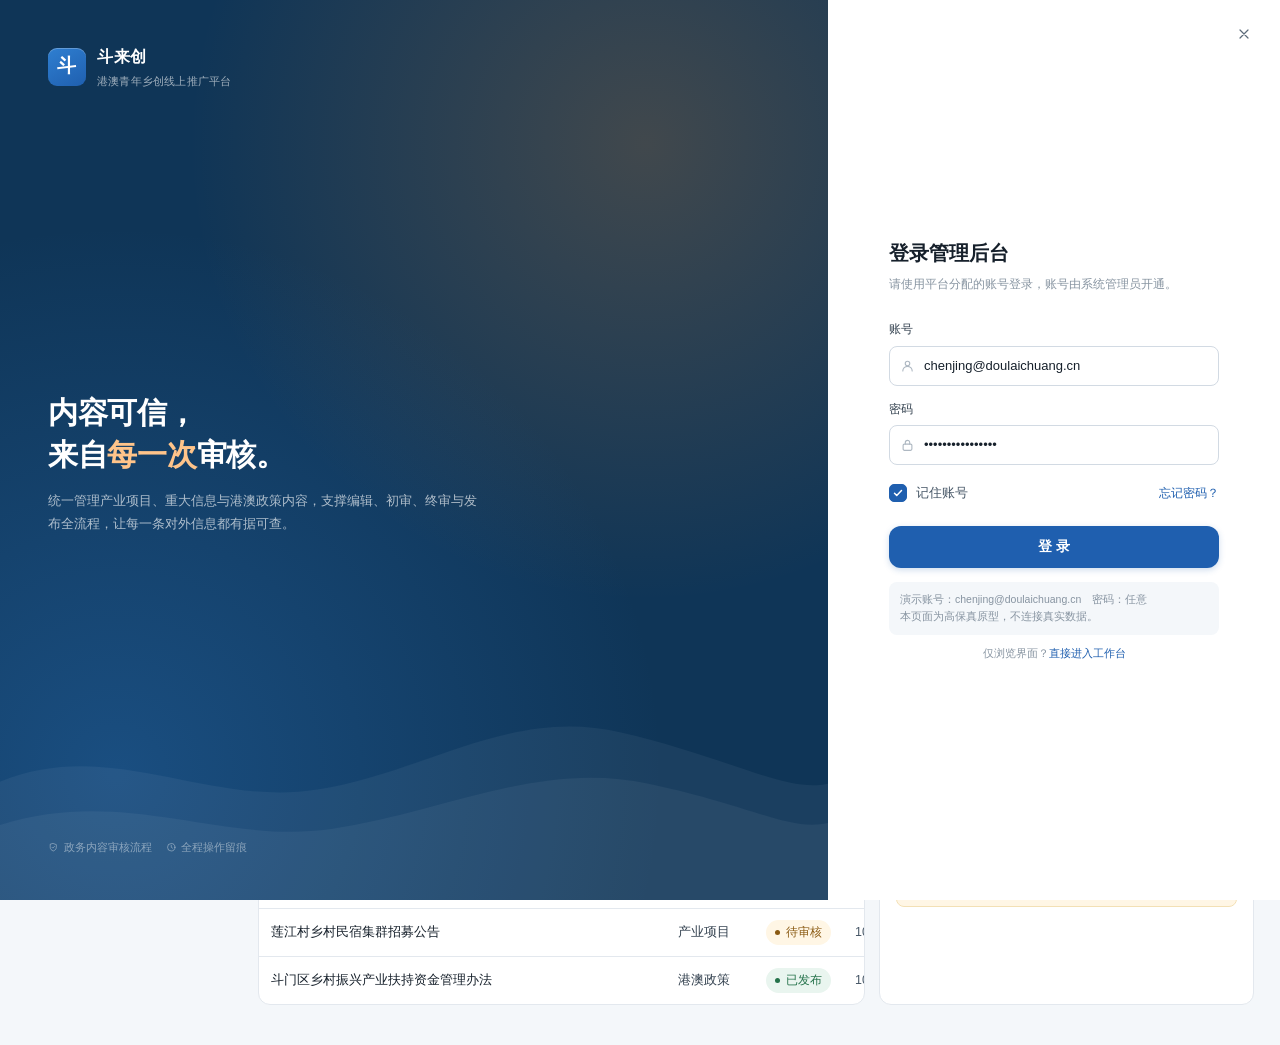
==== src/admin/index.html @ 36da6e2d "docs: update README for src/ layout Move the static prototype under src/ and refresh both READMEs so" ====
<!DOCTYPE html>
<html lang="zh-CN">
<head>
<meta charset="UTF-8">
<meta name="viewport" content="width=device-width, initial-scale=1.0">
<title>斗来创 · 后台管理系统原型</title>
<!--
  方向契约
  THESIS    融媒体中心每天要用的一张工作台：知道今天该审什么、谁在等回复、哪条内容该下架。
  OWN-WORLD 深青蓝侧栏建立政务专业感，浅底工作区把注意力留给数据与状态；
            状态色是本端唯一的情绪来源，暖橙只标注"等你处理"。
  STORY     登录 → 看待办 → 编辑内容 → 初审 → 甲方终审 → 发布 → 留痕。
  FIRST VIEW 工作台首屏给出四组数字、今日待办队列与最近发布；不做装饰性图表墙。
  FORM      232px 固定侧栏 + 流式内容区；表格密度高、留白克制；所有操作有明确结果反馈。
-->
<link rel="stylesheet" href="../assets/css/tokens.css">
<link rel="stylesheet" href="../assets/css/base.css">
<link rel="stylesheet" href="../assets/css/admin.css">
</head>
<body>

<div class="admin-shell">

  <!-- ================= 侧边栏 ================= -->
  <aside class="admin-sidebar">
    <div class="as-brand">
      <div class="as-mark">斗</div>
      <div class="as-brand-text">
        <strong>斗来创</strong>
        <span>内容管理后台</span>
      </div>
    </div>

    <div class="as-scroll">
      <div class="as-group">
        <p class="as-group-label">概览</p>
        <button class="as-item active" data-view="dashboard"><i data-icon="dashboard"></i><span>工作台</span></button>
      </div>

      <div class="as-group">
        <p class="as-group-label">内容运营</p>
        <button class="as-item" data-view="contents"><i data-icon="list"></i><span>内容管理</span></button>
        <button class="as-item" data-view="review"><i data-icon="user-check"></i><span>审核管理</span><span class="as-count">12</span></button>
      </div>

      <div class="as-group">
        <p class="as-group-label">会员与组织</p>
        <button class="as-item" data-view="members"><i data-icon="clipboard"></i><span>入会申请</span><span class="as-count">7</span></button>
        <button class="as-item" data-view="orgs"><i data-icon="users"></i><span>组织名录</span></button>
      </div>

      <div class="as-group">
        <p class="as-group-label">系统</p>
        <button class="as-item" data-view="accounts"><i data-icon="shield"></i><span>账号与权限</span></button>
        <button class="as-item" data-view="logs"><i data-icon="clock"></i><span>操作记录</span></button>
      </div>
    </div>

    <div class="as-foot">
      <button class="as-user" data-logout>
        <div class="as-avatar">陈</div>
        <div class="as-user-text">
          <strong>陈静</strong>
          <span>内容管理员</span>
        </div>
      </button>
    </div>
  </aside>

  <!-- ================= 主区 ================= -->
  <div class="admin-main">

    <header class="admin-topbar">
      <div class="tb-crumb">
        <span>斗来创后台</span>
        <i data-icon="chevron-right"></i>
        <strong id="crumb">工作台</strong>
      </div>
      <div class="tb-search">
        <i data-icon="search"></i>
        <input type="search" placeholder="搜索内容、申请人、组织" aria-label="全局搜索">
      </div>
      <div class="tb-actions">
        <a class="tb-btn" href="../miniprogram/index.html" title="查看小程序原型"><i data-icon="external"></i></a>
        <a class="tb-btn" href="../index.html" title="设计总览"><i data-icon="grid"></i></a>
        <button class="tb-btn" title="通知" data-toast="3 条待处理通知"><i data-icon="bell"></i><span class="tb-dot"></span></button>
        <span class="tb-sep"></span>
        <button class="tb-account" data-toast="账号设置">
          <span class="avatar">陈</span>
          <span class="tb-account-text"><strong>陈静</strong><span>内容管理员</span></span>
          <i data-icon="chevron-down"></i>
        </button>
      </div>
    </header>

    <div class="admin-content">

      <!-- ============ 工作台 ============ -->
      <section class="view active" data-view="dashboard" data-title="工作台">
        <div class="page-head">
          <div>
            <h1>工作台</h1>
            <p>2026 年 10 月 24 日 · 星期五 · 今日有 12 条内容待审核</p>
          </div>
          <div class="page-head-actions">
            <button class="btn btn-secondary" data-toast="已导出本月数据（示例）"><i data-icon="download"></i>导出数据</button>
            <button class="btn btn-primary" data-view="editor"><i data-icon="plus"></i>新建内容</button>
          </div>
        </div>

        <div class="admin-note info" style="margin-bottom:16px;">
          <i data-icon="info"></i>
          <span>内容发布需经「编辑提交 → 平台初审 → 甲方终审」三步。终审通过后由系统自动发布，全流程留痕可追溯。</span>
        </div>

        <div class="kpi-grid">
          <div class="kpi">
            <div class="kpi-label"><i data-icon="clock"></i>待审核内容</div>
            <div class="kpi-value">12<small>条</small></div>
            <div class="kpi-foot"><span class="kpi-delta up"><i data-icon="arrow-up"></i>3</span><span>较昨日</span></div>
          </div>
          <div class="kpi">
            <div class="kpi-label"><i data-icon="check-circle"></i>本月已发布</div>
            <div class="kpi-value">48<small>条</small></div>
            <div class="kpi-foot"><span class="kpi-delta up"><i data-icon="arrow-up"></i>12%</span><span>较上月</span></div>
          </div>
          <div class="kpi">
            <div class="kpi-label"><i data-icon="user-check"></i>入会申请</div>
            <div class="kpi-value">27<small>人</small></div>
            <div class="kpi-foot"><span class="kpi-delta down"><i data-icon="arrow-down"></i>2</span><span>较上周</span></div>
          </div>
          <div class="kpi">
            <div class="kpi-label"><i data-icon="chart"></i>小程序访问</div>
            <div class="kpi-value">8,642<small>次</small></div>
            <div class="kpi-foot"><span class="kpi-delta up"><i data-icon="arrow-up"></i>18%</span><span>近 7 日</span></div>
          </div>
        </div>

        <div class="grid-2" style="margin-bottom:14px;">
          <div class="panel">
            <div class="panel-head">
              <div>
                <h3>内容发布趋势</h3>
                <p>近 7 日 · 单位：条</p>
              </div>
              <div class="legend">
                <span class="legend-item"><span class="legend-dot" style="background:var(--blue-600)"></span>已发布</span>
                <span class="legend-item"><span class="legend-dot" style="background:var(--orange-500)"></span>待审核</span>
              </div>
            </div>
            <div class="panel-body">
              <div class="bar-chart">
                <div class="bar-col">
                  <div class="bar-stack">
                    <div class="bar b-orange" style="height:18px"></div>
                    <div class="bar b-blue" style="height:63px"></div>
                  </div>
                  <span class="bar-label">10/18</span>
                </div>
                <div class="bar-col">
                  <div class="bar-stack">
                    <div class="bar b-orange" style="height:12px"></div>
                    <div class="bar b-blue" style="height:45px"></div>
                  </div>
                  <span class="bar-label">10/19</span>
                </div>
                <div class="bar-col">
                  <div class="bar-stack">
                    <div class="bar b-orange" style="height:24px"></div>
                    <div class="bar b-blue" style="height:82px"></div>
                  </div>
                  <span class="bar-label">10/20</span>
                </div>
                <div class="bar-col">
                  <div class="bar-stack">
                    <div class="bar b-orange" style="height:14px"></div>
                    <div class="bar b-blue" style="height:57px"></div>
                  </div>
                  <span class="bar-label">10/21</span>
                </div>
                <div class="bar-col">
                  <div class="bar-stack">
                    <div class="bar b-orange" style="height:21px"></div>
                    <div class="bar b-blue" style="height:93px"></div>
                  </div>
                  <span class="bar-label">10/22</span>
                </div>
                <div class="bar-col">
                  <div class="bar-stack">
                    <div class="bar b-orange" style="height:33px"></div>
                    <div class="bar b-blue" style="height:72px"></div>
                  </div>
                  <span class="bar-label">10/23</span>
                </div>
                <div class="bar-col">
                  <div class="bar-stack">
                    <div class="bar b-orange" style="height:27px"></div>
                    <div class="bar b-blue" style="height:105px"></div>
                  </div>
                  <span class="bar-label">10/24</span>
                </div>
              </div>
            </div>
          </div>

          <div class="panel">
            <div class="panel-head">
              <h3>待办事项</h3>
              <button class="panel-link" data-view="review">全部 <i data-icon="chevron-right"></i></button>
            </div>
            <div class="panel-body flush">
              <div class="todo-list">
                <button class="todo-row" data-view="review">
                  <span class="todo-icon orange"><i data-icon="clock"></i></span>
                  <span class="todo-body"><h4>待初审内容</h4><p>需在 1 个工作日内处理</p></span>
                  <span class="todo-num">8</span>
                </button>
                <button class="todo-row" data-view="review">
                  <span class="todo-icon blue"><i data-icon="user-check"></i></span>
                  <span class="todo-body"><h4>待甲方终审</h4><p>已初审通过，等待终审</p></span>
                  <span class="todo-num">4</span>
                </button>
                <button class="todo-row" data-view="members">
                  <span class="todo-icon green"><i data-icon="clipboard"></i></span>
                  <span class="todo-body"><h4>入会申请待审核</h4><p>审核周期约 5 个工作日</p></span>
                  <span class="todo-num">7</span>
                </button>
                <button class="todo-row" data-view="orgs">
                  <span class="todo-icon red"><i data-icon="alert"></i></span>
                  <span class="todo-body"><h4>组织信息待更新</h4><p>联系方式与成员数需核对</p></span>
                  <span class="todo-num">2</span>
                </button>
              </div>
            </div>
          </div>
        </div>

        <div class="grid-2">
          <div class="panel">
            <div class="panel-head">
              <h3>最近发布</h3>
              <button class="panel-link" data-view="contents">内容管理 <i data-icon="chevron-right"></i></button>
            </div>
            <div class="panel-body flush">
              <table class="dt">
                <thead>
                  <tr>
                    <th>标题</th>
                    <th style="width:88px;">类型</th>
                    <th style="width:78px;">状态</th>
                    <th style="width:96px;">发布时间</th>
                  </tr>
                </thead>
                <tbody>
                  <tr>
                    <td class="t-title">白蕉海鲈预制菜产业园招商启动</td>
                    <td>产业项目</td>
                    <td><span class="status status-published">已发布</span></td>
                    <td class="t-num">10-24 09:12</td>
                  </tr>
                  <tr>
                    <td class="t-title">区委统战部召开港澳青年乡创工作推进会</td>
                    <td>重大信息</td>
                    <td><span class="status status-published">已发布</span></td>
                    <td class="t-num">10-24 08:40</td>
                  </tr>
                  <tr>
                    <td class="t-title">港澳青年乡创研学营活动回顾</td>
                    <td>重大信息</td>
                    <td><span class="status status-pending">待审核</span></td>
                    <td class="t-num">10-23 11:18</td>
                  </tr>
                  <tr>
                    <td class="t-title">莲江村乡村民宿集群招募公告</td>
                    <td>产业项目</td>
                    <td><span class="status status-pending">待审核</span></td>
                    <td class="t-num">10-23 09:05</td>
                  </tr>
                  <tr>
                    <td class="t-title">斗门区乡村振兴产业扶持资金管理办法</td>
                    <td>港澳政策</td>
                    <td><span class="status status-published">已发布</span></td>
                    <td class="t-num">10-22 15:30</td>
                  </tr>
                </tbody>
              </table>
            </div>
          </div>

          <div class="panel">
            <div class="panel-head">
              <h3>内容类型分布</h3>
              <p>共 106 条</p>
            </div>
            <div class="panel-body">
              <div class="dist">
                <div class="dist-row">
                  <span class="dist-name">产业项目</span>
                  <span class="dist-bar"><i style="width:79%;background:var(--green-500)"></i></span>
                  <span class="dist-val">42</span>
                </div>
                <div class="dist-row">
                  <span class="dist-name">重大信息</span>
                  <span class="dist-bar"><i style="width:68%;background:var(--blue-600)"></i></span>
                  <span class="dist-val">36</span>
                </div>
                <div class="dist-row">
                  <span class="dist-name">港澳政策</span>
                  <span class="dist-bar"><i style="width:53%;background:var(--orange-500)"></i></span>
                  <span class="dist-val">28</span>
                </div>
              </div>
              <div class="admin-note warn" style="margin-top:16px;">
                <i data-icon="alert"></i>
                <span>3 条已下架内容需在 7 日内完成整改或删除，操作记录已留存。</span>
              </div>
            </div>
          </div>
        </div>
      </section>

      <!-- ============ 内容管理 ============ -->
      <section class="view" data-view="contents" data-title="内容管理">
        <div class="page-head">
          <div>
            <h1>内容管理</h1>
            <p>统一管理产业项目、重大信息与港澳政策，支持编辑、审核、下架与删除。</p>
          </div>
          <div class="page-head-actions">
            <button class="btn btn-secondary" data-toast="已导出内容清单（示例）"><i data-icon="download"></i>导出</button>
            <button class="btn btn-primary" data-view="editor"><i data-icon="plus"></i>新建内容</button>
          </div>
        </div>

        <div class="type-tabs">
          <button class="type-tab active">全部<span class="n">106</span></button>
          <button class="type-tab">产业项目<span class="n">42</span></button>
          <button class="type-tab">重大信息<span class="n">36</span></button>
          <button class="type-tab">港澳政策<span class="n">28</span></button>
        </div>

        <div class="toolbar">
          <div class="toolbar-search">
            <i data-icon="search"></i>
            <input type="search" placeholder="搜索标题或关键词" aria-label="搜索内容">
          </div>
          <select class="select" aria-label="状态筛选" style="width:112px;">
            <option>全部状态</option>
            <option>草稿</option>
            <option>待审核</option>
            <option>已发布</option>
            <option>已下架</option>
          </select>
          <select class="select" aria-label="分类筛选" style="width:120px;">
            <option>全部分类</option>
            <option>现代农业</option>
            <option>文旅文创</option>
            <option>民宿康养</option>
          </select>
          <select class="select" aria-label="时间筛选" style="width:118px;">
            <option>近 30 天</option>
            <option>近 7 天</option>
            <option>本月</option>
            <option>全部时间</option>
          </select>
          <span class="toolbar-spacer"></span>
          <button class="btn btn-ghost btn-sm" data-toast="已重置筛选条件"><i data-icon="refresh"></i>重置</button>
        </div>

        <div class="table-wrap">
          <table class="dt">
            <thead>
              <tr>
                <th class="col-check"><input type="checkbox" aria-label="全选" data-check-all></th>
                <th class="col-num">#</th>
                <th>标题</th>
                <th style="width:92px;">类型</th>
                <th style="width:84px;">状态</th>
                <th style="width:104px;">更新人</th>
                <th style="width:118px;">更新时间</th>
                <th class="col-act">操作</th>
              </tr>
            </thead>
            <tbody>
              <tr>
                <td class="col-check"><input type="checkbox" aria-label="选择"></td>
                <td class="col-num">01</td>
                <td>
                  <div class="t-title">白蕉海鲈预制菜产业园招商启动</div>
                  <div class="t-sub">白蕉镇 · 现代农业</div>
                </td>
                <td><span class="tag tag-green">产业项目</span></td>
                <td><span class="status status-published">已发布</span></td>
                <td>陈静</td>
                <td class="t-num">10-24 09:12</td>
                <td class="col-act">
                  <div class="row-actions">
                    <button class="row-btn" data-view="editor">编辑</button>
                    <button class="row-btn danger" data-toast="已下架该内容，小程序端同步隐藏">下架</button>
                  </div>
                </td>
              </tr>
              <tr>
                <td class="col-check"><input type="checkbox" aria-label="选择"></td>
                <td class="col-num">02</td>
                <td>
                  <div class="t-title">区委统战部召开港澳青年乡创工作推进会</div>
                  <div class="t-sub">统战工作 · 要闻</div>
                </td>
                <td><span class="tag tag-blue">重大信息</span></td>
                <td><span class="status status-published">已发布</span></td>
                <td>李明</td>
                <td class="t-num">10-24 08:40</td>
                <td class="col-act">
                  <div class="row-actions">
                    <button class="row-btn" data-view="editor">编辑</button>
                    <button class="row-btn danger" data-toast="已下架该内容，小程序端同步隐藏">下架</button>
                  </div>
                </td>
              </tr>
              <tr>
                <td class="col-check"><input type="checkbox" aria-label="选择"></td>
                <td class="col-num">03</td>
                <td>
                  <div class="t-title">斗门区支持港澳青年创新创业若干措施</div>
                  <div class="t-sub">政策汇编 · 区科技创新局</div>
                </td>
                <td><span class="tag tag-orange">港澳政策</span></td>
                <td><span class="status status-pending">待审核</span></td>
                <td>王敏</td>
                <td class="t-num">10-23 17:26</td>
                <td class="col-act">
                  <div class="row-actions">
                    <button class="row-btn" data-view="review">审核</button>
                    <button class="row-btn plain" data-toast="已打开编辑页">编辑</button>
                  </div>
                </td>
              </tr>
              <tr>
                <td class="col-check"><input type="checkbox" aria-label="选择"></td>
                <td class="col-num">04</td>
                <td>
                  <div class="t-title">莲江村乡村民宿集群招募公告</div>
                  <div class="t-sub">莲洲镇 · 民宿康养</div>
                </td>
                <td><span class="tag tag-green">产业项目</span></td>
                <td><span class="status status-pending">待审核</span></td>
                <td>李明</td>
                <td class="t-num">10-23 15:02</td>
                <td class="col-act">
                  <div class="row-actions">
                    <button class="row-btn" data-view="review">审核</button>
                    <button class="row-btn plain" data-toast="已打开编辑页">编辑</button>
                  </div>
                </td>
              </tr>
              <tr>
                <td class="col-check"><input type="checkbox" aria-label="选择"></td>
                <td class="col-num">05</td>
                <td>
                  <div class="t-title">港澳青年乡创研学营活动回顾</div>
                  <div class="t-sub">统战工作 · 活动</div>
                </td>
                <td><span class="tag tag-blue">重大信息</span></td>
                <td><span class="status status-draft">草稿</span></td>
                <td>李明</td>
                <td class="t-num">10-23 11:18</td>
                <td class="col-act">
                  <div class="row-actions">
                    <button class="row-btn" data-view="editor">编辑</button>
                    <button class="row-btn plain" data-toast="已删除草稿">删除</button>
                  </div>
                </td>
              </tr>
              <tr>
                <td class="col-check"><input type="checkbox" aria-label="选择"></td>
                <td class="col-num">06</td>
                <td>
                  <div class="t-title">斗门旧街文创街区合作运营方案</div>
                  <div class="t-sub">斗门镇 · 文旅文创</div>
                </td>
                <td><span class="tag tag-green">产业项目</span></td>
                <td><span class="status status-offline">已下架</span></td>
                <td>陈静</td>
                <td class="t-num">10-22 16:35</td>
                <td class="col-act">
                  <div class="row-actions">
                    <button class="row-btn" data-toast="已重新提交审核">重新上架</button>
                    <button class="row-btn danger" data-toast="已删除，操作记录已留存">删除</button>
                  </div>
                </td>
              </tr>
            </tbody>
          </table>
        </div>
        <div class="pager">
          <span>共 106 条 · 每页 10 条</span>
          <div class="pager-btns">
            <button class="pg" disabled><i data-icon="chevron-left"></i></button>
            <button class="pg active">1</button>
            <button class="pg">2</button>
            <button class="pg">3</button>
            <button class="pg">…</button>
            <button class="pg">11</button>
            <button class="pg"><i data-icon="chevron-right"></i></button>
          </div>
        </div>
      </section>

      <!-- ============ 内容编辑 ============ -->
      <section class="view" data-view="editor" data-title="内容管理 / 新建内容">
        <div class="page-head">
          <div>
            <h1>新建内容</h1>
            <p>内容保存为草稿后可继续编辑，提交审核后进入初审流程。</p>
          </div>
          <div class="page-head-actions">
            <button class="btn btn-ghost" data-view="contents">取消</button>
            <button class="btn btn-secondary" data-toast="草稿已保存"><i data-icon="file"></i>保存草稿</button>
            <button class="btn btn-primary" data-toast="已提交审核，等待初审"><i data-icon="send"></i>提交审核</button>
          </div>
        </div>

        <div class="editor-grid">
          <div>
            <div class="form-panel">
              <h3><i data-icon="file"></i>基本信息</h3>
              <div class="fp-body">
                <div class="f-field">
                  <label>内容标题<span class="req">*</span></label>
                  <input class="input" type="text" placeholder="请输入标题，建议 12—28 字" value="莲江村乡村民宿集群招募公告">
                  <p class="f-hint">标题将显示在小程序列表与详情页顶部，避免使用夸张表述。</p>
                </div>

                <div class="f-row">
                  <div class="f-field">
                    <label>内容类型<span class="req">*</span></label>
                    <select class="select">
                      <option>产业项目</option>
                      <option>重大信息</option>
                      <option>港澳政策</option>
                    </select>
                  </div>
                  <div class="f-field">
                    <label>所属分类<span class="req">*</span></label>
                    <select class="select">
                      <option>民宿康养</option>
                      <option>现代农业</option>
                      <option>文旅文创</option>
                      <option>数字乡村</option>
                    </select>
                  </div>
                </div>

                <div class="f-row">
                  <div class="f-field">
                    <label>所属镇街</label>
                    <select class="select">
                      <option>莲洲镇</option>
                      <option>斗门镇</option>
                      <option>白蕉镇</option>
                      <option>井岸镇</option>
                      <option>乾务镇</option>
                    </select>
                  </div>
                  <div class="f-field">
                    <label>项目状态</label>
                    <select class="select">
                      <option>招募中</option>
                      <option>招商中</option>
                      <option>合作运营</option>
                    </select>
                  </div>
                </div>

                <div class="f-field">
                  <label>内容摘要</label>
                  <textarea class="textarea" rows="3" placeholder="用于列表页与分享卡片，建议 40—80 字">依托莲江村水乡院落资源，招募民宿主理人与运营团队，配套研学、骑行与农事体验业态。</textarea>
                </div>
              </div>
            </div>

            <div class="form-panel">
              <h3><i data-icon="edit"></i>正文内容</h3>
              <p class="fp-desc">支持标题、段落、列表与图片。正文发布前须经甲方终审。</p>
              <div class="fp-body">
                <div>
                  <div class="editor-toolbar">
                    <button class="et-btn" title="加粗"><i data-icon="bold"></i></button>
                    <button class="et-btn" title="斜体"><i data-icon="italic"></i></button>
                    <span class="et-sep"></span>
                    <button class="et-btn" title="标题"><i data-icon="type"></i></button>
                    <button class="et-btn" title="列表"><i data-icon="list"></i></button>
                    <button class="et-btn" title="引用"><i data-icon="quote"></i></button>
                    <span class="et-sep"></span>
                    <button class="et-btn" title="插入图片"><i data-icon="image"></i></button>
                    <button class="et-btn" title="插入链接"><i data-icon="link"></i></button>
                    <span class="et-sep"></span>
                    <button class="et-btn" title="撤销"><i data-icon="undo"></i></button>
                    <button class="et-btn" title="重做"><i data-icon="redo"></i></button>
                  </div>
                  <div class="editor-area" contenteditable="true">
                    <h4>项目简介</h4>
                    <p>莲江村位于斗门区莲洲镇，保留完整的水乡村落格局。本次招募面向民宿主理人、乡村运营团队与研学机构，共同打造乡村民宿集群。</p>
                    <h4>合作内容</h4>
                    <p>村集体提供院落与基础设施，合作方负责空间改造、内容运营与客群导入。首批开放 12 个院落，可按单院或组团方式合作。</p>
                    <h4>支持措施</h4>
                    <p>入驻项目可按规定申请乡创基地租金补贴，并纳入平台项目推介与研学线路。</p>
                  </div>
                </div>

                <div class="f-field">
                  <label>图片素材</label>
                  <div class="upload-grid">
                    <div class="up-item media tone-teal"><button class="up-del" aria-label="删除图片"><i data-icon="x"></i></button></div>
                    <div class="up-item media tone-green"><button class="up-del" aria-label="删除图片"><i data-icon="x"></i></button></div>
                    <div class="up-item media tone-warm"><button class="up-del" aria-label="删除图片"><i data-icon="x"></i></button></div>
                    <button class="up-add" data-toast="演示环境暂不支持上传"><i data-icon="plus"></i><span>上传图片</span></button>
                  </div>
                  <p class="f-hint">建议 3—6 张，单张不超过 5MB，尺寸 16:9 或 4:3。请确保图片版权清晰。</p>
                </div>
              </div>
            </div>
          </div>

          <div class="side-stack">
            <div class="form-panel">
              <h3><i data-icon="settings"></i>发布设置</h3>
              <div class="fp-body" style="gap:0;">
                <div class="meta-list">
                  <div class="meta-row"><span class="k">内容编号</span><span class="v">自动生成</span></div>
                  <div class="meta-row"><span class="k">创建人</span><span class="v">陈静</span></div>
                  <div class="meta-row"><span class="k">创建时间</span><span class="v">2026-10-24 10:02</span></div>
                  <div class="meta-row"><span class="k">当前状态</span><span class="status status-draft">草稿</span></div>
                </div>
                <div style="margin-top:14px;padding-top:14px;border-top:1px solid var(--line);">
                  <div class="meta-row" style="margin-bottom:12px;">
                    <span class="k">首页推荐</span>
                    <label class="switch"><input type="checkbox"><span></span></label>
                  </div>
                  <div class="meta-row" style="margin-bottom:12px;">
                    <span class="k">允许评论</span>
                    <label class="switch"><input type="checkbox" checked><span></span></label>
                  </div>
                  <div class="meta-row">
                    <span class="k">同步小程序</span>
                    <label class="switch"><input type="checkbox" checked><span></span></label>
                  </div>
                </div>
              </div>
            </div>

            <div class="form-panel">
              <h3><i data-icon="shield"></i>审核流程</h3>
              <div class="fp-body">
                <div class="flow">
                  <div class="flow-step done">
                    <span class="fs-dot"><i data-icon="check"></i></span>
                    <div class="fs-body"><h5>编辑撰写</h5><p>陈静 · 已完成</p></div>
                  </div>
                  <div class="flow-step current">
                    <span class="fs-dot"></span>
                    <div class="fs-body"><h5>平台初审</h5><p>王敏 · 待处理</p></div>
                  </div>
                  <div class="flow-step">
                    <span class="fs-dot"></span>
                    <div class="fs-body"><h5>甲方终审</h5><p>区委统战部 · 3 个工作日内</p></div>
                  </div>
                  <div class="flow-step">
                    <span class="fs-dot"></span>
                    <div class="fs-body"><h5>发布上线</h5><p>终审通过后自动发布</p></div>
                  </div>
                </div>
                <div class="admin-note warn">
                  <i data-icon="alert"></i>
                  <span>涉及政策文号、数据与人物姓名时，须与原始材料逐字核对。</span>
                </div>
              </div>
            </div>
          </div>
        </div>
      </section>

      <!-- ============ 审核管理 ============ -->
      <section class="view" data-view="review" data-title="审核管理">
        <div class="page-head">
          <div>
            <h1>审核管理</h1>
            <p>编辑提交后进入初审，初审通过后由甲方终审。全部操作留痕，可追溯。</p>
          </div>
          <div class="page-head-actions">
            <button class="btn btn-secondary" data-toast="已切换为待终审队列">待终审 4</button>
            <button class="btn btn-secondary" data-toast="已导出审核记录"><i data-icon="download"></i>导出记录</button>
          </div>
        </div>

        <div class="admin-note info" style="margin-bottom:16px;">
          <i data-icon="info"></i>
          <span>甲方终审为发布前的必要环节，初审通过不代表可对外发布。终审意见将同步给编辑与初审人。</span>
        </div>

        <div class="review-grid">
          <div class="queue">
            <div class="queue-head">
              <h3>待审核队列</h3>
              <span class="tag tag-orange">12 条</span>
            </div>
            <button class="queue-item active">
              <div class="qi-top"><span class="tag tag-orange">港澳政策</span><span class="tag tag-gray">待终审</span></div>
              <div class="qi-title">斗门区支持港澳青年创新创业若干措施</div>
              <div class="qi-meta"><i data-icon="user"></i>王敏 提交 · 10-23 17:26</div>
            </button>
            <button class="queue-item">
              <div class="qi-top"><span class="tag tag-green">产业项目</span><span class="tag tag-gray">待终审</span></div>
              <div class="qi-title">莲江村乡村民宿集群招募公告</div>
              <div class="qi-meta"><i data-icon="user"></i>李明 提交 · 10-23 15:02</div>
            </button>
            <button class="queue-item">
              <div class="qi-top"><span class="tag tag-blue">重大信息</span><span class="tag tag-gray">待初审</span></div>
              <div class="qi-title">港澳青年乡创研学营活动回顾</div>
              <div class="qi-meta"><i data-icon="user"></i>李明 提交 · 10-23 11:18</div>
            </button>
            <button class="queue-item">
              <div class="qi-top"><span class="tag tag-orange">港澳政策</span><span class="tag tag-gray">待初审</span></div>
              <div class="qi-title">关于港澳居民子女入学服务指引</div>
              <div class="qi-meta"><i data-icon="user"></i>陈静 提交 · 10-22 16:40</div>
            </button>
            <button class="queue-item">
              <div class="qi-top"><span class="tag tag-green">产业项目</span><span class="tag tag-gray">待初审</span></div>
              <div class="qi-title">黄杨山生态茶园品牌共建招募</div>
              <div class="qi-meta"><i data-icon="user"></i>李明 提交 · 10-22 14:08</div>
            </button>
          </div>

          <div class="review-main">
            <div class="rm-head">
              <h2>斗门区支持港澳青年创新创业若干措施</h2>
              <div class="rm-meta">
                <span class="tag tag-orange">港澳政策</span>
                <span>政策汇编</span>
                <span>·</span>
                <span>提交人：王敏</span>
                <span>·</span>
                <span>提交时间：2026-10-23 17:26</span>
                <span class="status status-pending">待终审</span>
              </div>
            </div>
            <div class="rm-body">
              <div class="rm-cover media tone-blue"></div>
              <div class="rm-text">
                <p><strong>文号：</strong>斗府办〔2026〕18号　<strong>发布机关：</strong>珠海市斗门区人民政府　<strong>实施日期：</strong>2026-11-01</p>
                <p>为支持港澳青年来斗门创新创业，融入粤港澳大湾区发展，结合本区实际，制定本措施。对符合条件的港澳青年创业项目，经评审给予最高 30 万元的创业资助，分阶段拨付。</p>
                <p>对入驻区级乡创基地的港澳青年项目，前两年按租金 50% 给予补贴，单个项目每年最高 5 万元。支持港澳青年参加乡创培训、研学交流与项目路演。</p>
                <p><strong>附件：</strong>斗府办〔2026〕18号 全文.pdf（1.2 MB）</p>
              </div>
            </div>
            <div class="rm-foot">
              <span class="rm-note"><i data-icon="alert"></i> 请核对文号、发文机关与政策原文是否一致</span>
              <button class="btn btn-ghost" data-toast="已退回编辑，需补充材料">退回修改</button>
              <button class="btn btn-danger-soft" data-toast="已下架该内容"><i data-icon="trash"></i>下架</button>
              <button class="btn btn-green" data-toast="终审通过，内容已发布"><i data-icon="check"></i>终审通过并发布</button>
            </div>

            <div class="rm-body" style="border-top:1px solid var(--line);background:var(--surface-2);">
              <div class="audit-head">
                <h3>审核记录</h3>
                <span>共 3 条</span>
              </div>
              <div class="audit">
                <div class="audit-item done">
                  <span class="au-dot"></span>
                  <div class="au-body">
                    <h5>李明 创建内容</h5>
                    <p>2026-10-23 15:40 · 来源：区科技创新局提供材料</p>
                  </div>
                </div>
                <div class="audit-item done">
                  <span class="au-dot"></span>
                  <div class="au-body">
                    <h5>王敏 初审通过</h5>
                    <p>2026-10-23 17:26 · 意见：文号与附件已核对，建议补充申报材料清单</p>
                  </div>
                </div>
                <div class="audit-item now">
                  <span class="au-dot"></span>
                  <div class="au-body">
                    <h5>待甲方终审</h5>
                    <p>已推送至区委统战部审核人，剩余时限 2 个工作日</p>
                  </div>
                </div>
              </div>
            </div>
          </div>
        </div>
      </section>

      <!-- ============ 入会申请 ============ -->
      <section class="view" data-view="members" data-title="入会申请">
        <div class="page-head">
          <div>
            <h1>入会申请</h1>
            <p>审核港澳青年提交的入会申请，支持查看材料、导出名单与结果通知。</p>
          </div>
          <div class="page-head-actions">
            <button class="btn btn-secondary" data-toast="已导出申请名单（示例）"><i data-icon="download"></i>导出名单</button>
            <button class="btn btn-primary" data-toast="已打开批量审核"><i data-icon="user-check"></i>批量审核</button>
          </div>
        </div>

        <div class="admin-note warn" style="margin-bottom:16px;">
          <i data-icon="shield"></i>
          <span>申请人证件与联系方式属个人敏感信息，仅限授权人员查看。导出文件须加密保存并按期销毁。</span>
        </div>

        <div class="toolbar">
          <div class="toolbar-search">
            <i data-icon="search"></i>
            <input type="search" placeholder="搜索姓名、证件号或组织" aria-label="搜索申请">
          </div>
          <select class="select" aria-label="状态筛选" style="width:112px;">
            <option>全部状态</option>
            <option>审核中</option>
            <option>待终审</option>
            <option>已通过</option>
            <option>未通过</option>
          </select>
          <select class="select" aria-label="组织筛选" style="width:172px;">
            <option>全部组织</option>
            <option>港澳青年乡创联合会</option>
            <option>新的社会阶层人士联谊会</option>
            <option>莲洲镇乡村振兴促进会</option>
          </select>
          <span class="toolbar-spacer"></span>
          <span style="font-size:11.5px;color:var(--ink-400)">共 27 条申请</span>
        </div>

        <div class="table-wrap">
          <table class="dt">
            <thead>
              <tr>
                <th class="col-check"><input type="checkbox" aria-label="全选" data-check-all></th>
                <th>申请人</th>
                <th style="width:76px;">地区</th>
                <th>申请组织</th>
                <th style="width:92px;">状态</th>
                <th style="width:118px;">提交时间</th>
                <th class="col-act">操作</th>
              </tr>
            </thead>
            <tbody>
              <tr>
                <td class="col-check"><input type="checkbox" aria-label="选择"></td>
                <td>
                  <div style="display:flex;align-items:center;gap:8px;">
                    <span class="avatar" style="width:26px;height:26px;font-size:11px;">陈</span>
                    <div><div class="t-title">陈晓琳</div><div class="t-sub">港澳居民来往内地通行证</div></div>
                  </div>
                </td>
                <td>香港</td>
                <td>斗门区港澳青年乡创联合会</td>
                <td><span class="status status-review">审核中</span></td>
                <td class="t-num">10-18 10:20</td>
                <td class="col-act"><div class="row-actions"><button class="row-btn" data-toast="打开申请详情">查看</button><button class="row-btn" data-toast="已通过初审">初审通过</button></div></td>
              </tr>
              <tr>
                <td class="col-check"><input type="checkbox" aria-label="选择"></td>
                <td>
                  <div style="display:flex;align-items:center;gap:8px;">
                    <span class="avatar" style="width:26px;height:26px;font-size:11px;">黄</span>
                    <div><div class="t-title">黄志强</div><div class="t-sub">澳门永久性居民身份证</div></div>
                  </div>
                </td>
                <td>澳门</td>
                <td>斗门区新的社会阶层人士联谊会</td>
                <td><span class="status status-pending">待终审</span></td>
                <td class="t-num">10-17 16:05</td>
                <td class="col-act"><div class="row-actions"><button class="row-btn" data-toast="打开申请详情">查看</button><button class="row-btn" data-toast="已提交终审">提交终审</button></div></td>
              </tr>
              <tr>
                <td class="col-check"><input type="checkbox" aria-label="选择"></td>
                <td>
                  <div style="display:flex;align-items:center;gap:8px;">
                    <span class="avatar" style="width:26px;height:26px;font-size:11px;">李</span>
                    <div><div class="t-title">李婉婷</div><div class="t-sub">港澳居民来往内地通行证</div></div>
                  </div>
                </td>
                <td>香港</td>
                <td>莲洲镇乡村振兴促进会</td>
                <td><span class="status status-approved">已通过</span></td>
                <td class="t-num">10-16 09:48</td>
                <td class="col-act"><div class="row-actions"><button class="row-btn" data-toast="打开申请详情">查看</button><button class="row-btn plain" data-toast="已发送结果通知">通知</button></div></td>
              </tr>
              <tr>
                <td class="col-check"><input type="checkbox" aria-label="选择"></td>
                <td>
                  <div style="display:flex;align-items:center;gap:8px;">
                    <span class="avatar" style="width:26px;height:26px;font-size:11px;">周</span>
                    <div><div class="t-title">周家豪</div><div class="t-sub">澳门非永久性居民身份证</div></div>
                  </div>
                </td>
                <td>澳门</td>
                <td>斗门区港澳青年乡创联合会</td>
                <td><span class="status status-rejected">未通过</span></td>
                <td class="t-num">10-15 14:32</td>
                <td class="col-act"><div class="row-actions"><button class="row-btn" data-toast="打开申请详情">查看</button><button class="row-btn plain" data-toast="已发送未通过说明">说明</button></div></td>
              </tr>
              <tr>
                <td class="col-check"><input type="checkbox" aria-label="选择"></td>
                <td>
                  <div style="display:flex;align-items:center;gap:8px;">
                    <span class="avatar" style="width:26px;height:26px;font-size:11px;">吴</span>
                    <div><div class="t-title">吴嘉敏</div><div class="t-sub">港澳居民来往内地通行证</div></div>
                  </div>
                </td>
                <td>香港</td>
                <td>斗门区青年企业家协会</td>
                <td><span class="status status-approved">已通过</span></td>
                <td class="t-num">10-14 11:10</td>
                <td class="col-act"><div class="row-actions"><button class="row-btn" data-toast="打开申请详情">查看</button><button class="row-btn plain" data-toast="已发送结果通知">通知</button></div></td>
              </tr>
            </tbody>
          </table>
        </div>
        <div class="pager">
          <span>共 27 条 · 每页 10 条</span>
          <div class="pager-btns">
            <button class="pg" disabled><i data-icon="chevron-left"></i></button>
            <button class="pg active">1</button>
            <button class="pg">2</button>
            <button class="pg">3</button>
            <button class="pg"><i data-icon="chevron-right"></i></button>
          </div>
        </div>
      </section>

      <!-- ============ 组织名录 ============ -->
      <section class="view" data-view="orgs" data-title="组织名录">
        <div class="page-head">
          <div>
            <h1>组织名录</h1>
            <p>维护联合会、统战社团、乡创基地等组织信息，控制小程序端展示状态。</p>
          </div>
          <div class="page-head-actions">
            <button class="btn btn-primary" data-toast="已打开新增组织表单"><i data-icon="plus"></i>新增组织</button>
          </div>
        </div>

        <div class="table-wrap standalone">
          <table class="dt">
            <thead>
              <tr>
                <th class="col-num">#</th>
                <th>组织名称</th>
                <th style="width:100px;">类型</th>
                <th style="width:96px;">联系人</th>
                <th style="width:84px;">成员数</th>
                <th style="width:86px;">状态</th>
                <th class="col-act">操作</th>
              </tr>
            </thead>
            <tbody>
              <tr>
                <td class="col-num">01</td>
                <td>
                  <div class="t-title">斗门区港澳青年乡创联合会</div>
                  <div class="t-sub">2021 年成立 · 16 场年度活动</div>
                </td>
                <td>联合会</td>
                <td>陈志明</td>
                <td class="t-num">128</td>
                <td><span class="status status-published">已上线</span></td>
                <td class="col-act"><div class="row-actions"><button class="row-btn" data-toast="已打开组织编辑">编辑</button><button class="row-btn plain" data-toast="已下线该组织">下线</button></div></td>
              </tr>
              <tr>
                <td class="col-num">02</td>
                <td>
                  <div class="t-title">斗门区新的社会阶层人士联谊会</div>
                  <div class="t-sub">2020 年成立 · 12 场年度活动</div>
                </td>
                <td>统战社团</td>
                <td>黄丽华</td>
                <td class="t-num">86</td>
                <td><span class="status status-published">已上线</span></td>
                <td class="col-act"><div class="row-actions"><button class="row-btn" data-toast="已打开组织编辑">编辑</button><button class="row-btn plain" data-toast="已下线该组织">下线</button></div></td>
              </tr>
              <tr>
                <td class="col-num">03</td>
                <td>
                  <div class="t-title">莲洲镇乡村振兴促进会</div>
                  <div class="t-sub">2022 年成立 · 9 场年度活动</div>
                </td>
                <td>乡村组织</td>
                <td>梁伟强</td>
                <td class="t-num">64</td>
                <td><span class="status status-published">已上线</span></td>
                <td class="col-act"><div class="row-actions"><button class="row-btn" data-toast="已打开组织编辑">编辑</button><button class="row-btn plain" data-toast="已下线该组织">下线</button></div></td>
              </tr>
              <tr>
                <td class="col-num">04</td>
                <td>
                  <div class="t-title">斗门区青年企业家协会</div>
                  <div class="t-sub">2019 年成立 · 21 场年度活动</div>
                </td>
                <td>行业协会</td>
                <td>李国强</td>
                <td class="t-num">152</td>
                <td><span class="status status-offline">已下线</span></td>
                <td class="col-act"><div class="row-actions"><button class="row-btn" data-toast="已打开组织编辑">编辑</button><button class="row-btn" data-toast="已重新上线">上线</button></div></td>
              </tr>
            </tbody>
          </table>
        </div>

        <div class="admin-note info" style="margin-top:16px;">
          <i data-icon="info"></i>
          <span>组织信息变更需记录操作人与时间。小程序端组织详情页的联系方式仅对已登录用户展示。</span>
        </div>
      </section>

      <!-- ============ 账号与权限 ============ -->
      <section class="view" data-view="accounts" data-title="账号与权限">
        <div class="page-head">
          <div>
            <h1>账号与权限</h1>
            <p>按角色分配功能权限，遵循最小权限原则。所有账号操作均记录日志。</p>
          </div>
          <div class="page-head-actions">
            <button class="btn btn-primary" data-toast="已打开新增账号表单"><i data-icon="plus"></i>新增账号</button>
          </div>
        </div>

        <div class="panel" style="margin-bottom:14px;">
          <div class="panel-head">
            <div>
              <h3>账号列表</h3>
              <p>共 4 个账号 · 均为实名账号</p>
            </div>
            <div class="toolbar-search" style="width:200px;height:30px;">
              <i data-icon="search"></i>
              <input type="search" placeholder="搜索姓名或角色" aria-label="搜索账号">
            </div>
          </div>
          <div class="panel-body flush">
            <table class="dt">
              <thead>
                <tr>
                  <th>姓名</th>
                  <th style="width:140px;">角色</th>
                  <th style="width:220px;">权限范围</th>
                  <th style="width:96px;">状态</th>
                  <th style="width:140px;">最近登录</th>
                  <th class="col-act">操作</th>
                </tr>
              </thead>
              <tbody>
                <tr>
                  <td>
                    <div style="display:flex;align-items:center;gap:8px;">
                      <span class="avatar" style="width:26px;height:26px;font-size:11px;">陈</span>
                      <div><div class="t-title">陈静</div><div class="t-sub">chenjing@doulaichuang.cn</div></div>
                    </div>
                  </td>
                  <td>内容管理员</td>
                  <td>内容编辑、审核、发布、组织维护</td>
                  <td><span class="status status-published">启用</span></td>
                  <td class="t-num">10-24 09:02</td>
                  <td class="col-act"><div class="row-actions"><button class="row-btn" data-toast="已打开账号编辑">编辑</button><button class="row-btn plain" data-toast="已重置密码">重置密码</button></div></td>
                </tr>
                <tr>
                  <td>
                    <div style="display:flex;align-items:center;gap:8px;">
                      <span class="avatar" style="width:26px;height:26px;font-size:11px;">王</span>
                      <div><div class="t-title">王敏</div><div class="t-sub">wangmin@doulaichuang.cn</div></div>
                    </div>
                  </td>
                  <td>审核员</td>
                  <td>内容初审、入会申请审核</td>
                  <td><span class="status status-published">启用</span></td>
                  <td class="t-num">10-24 08:36</td>
                  <td class="col-act"><div class="row-actions"><button class="row-btn" data-toast="已打开账号编辑">编辑</button><button class="row-btn plain" data-toast="已重置密码">重置密码</button></div></td>
                </tr>
                <tr>
                  <td>
                    <div style="display:flex;align-items:center;gap:8px;">
                      <span class="avatar" style="width:26px;height:26px;font-size:11px;">李</span>
                      <div><div class="t-title">李明</div><div class="t-sub">liming@doulaichuang.cn</div></div>
                    </div>
                  </td>
                  <td>融媒体编辑</td>
                  <td>内容编辑、素材上传</td>
                  <td><span class="status status-published">启用</span></td>
                  <td class="t-num">10-23 18:12</td>
                  <td class="col-act"><div class="row-actions"><button class="row-btn" data-toast="已打开账号编辑">编辑</button><button class="row-btn plain" data-toast="已重置密码">重置密码</button></div></td>
                </tr>
                <tr>
                  <td>
                    <div style="display:flex;align-items:center;gap:8px;">
                      <span class="avatar" style="width:26px;height:26px;font-size:11px;">张</span>
                      <div><div class="t-title">张伟</div><div class="t-sub">zhangwei@doulaichuang.cn</div></div>
                    </div>
                  </td>
                  <td>系统管理员</td>
                  <td>全部权限，含账号与日志</td>
                  <td><span class="status status-published">启用</span></td>
                  <td class="t-num">10-22 16:30</td>
                  <td class="col-act"><div class="row-actions"><button class="row-btn" data-toast="已打开账号编辑">编辑</button><button class="row-btn plain" data-toast="已重置密码">重置密码</button></div></td>
                </tr>
              </tbody>
            </table>
          </div>
        </div>

        <div class="panel">
          <div class="panel-head">
            <div>
              <h3>角色权限矩阵</h3>
              <p>勾选后立即生效，变更记录写入操作日志</p>
            </div>
            <button class="btn btn-secondary btn-sm" data-toast="权限已保存">保存变更</button>
          </div>
          <div class="panel-body flush">
            <table class="perm-table">
              <thead>
                <tr>
                  <th>功能权限</th>
                  <th style="width:96px;">系统管理员</th>
                  <th style="width:96px;">内容管理员</th>
                  <th style="width:96px;">审核员</th>
                  <th style="width:96px;">融媒体编辑</th>
                </tr>
              </thead>
              <tbody>
                <tr class="group-row"><td colspan="5">内容管理</td></tr>
                <tr><td>查看内容列表</td><td><input class="perm-check" type="checkbox" checked></td><td><input class="perm-check" type="checkbox" checked></td><td><input class="perm-check" type="checkbox" checked></td><td><input class="perm-check" type="checkbox" checked></td></tr>
                <tr><td>新建 / 编辑内容</td><td><input class="perm-check" type="checkbox" checked></td><td><input class="perm-check" type="checkbox" checked></td><td><span class="muted">—</span></td><td><input class="perm-check" type="checkbox" checked></td></tr>
                <tr><td>删除内容</td><td><input class="perm-check" type="checkbox" checked></td><td><input class="perm-check" type="checkbox" checked></td><td><span class="muted">—</span></td><td><span class="muted">—</span></td></tr>
                <tr><td>下架 / 恢复内容</td><td><input class="perm-check" type="checkbox" checked></td><td><input class="perm-check" type="checkbox" checked></td><td><input class="perm-check" type="checkbox" checked></td><td><span class="muted">—</span></td></tr>

                <tr class="group-row"><td colspan="5">审核与发布</td></tr>
                <tr><td>初审</td><td><input class="perm-check" type="checkbox" checked></td><td><input class="perm-check" type="checkbox" checked></td><td><input class="perm-check" type="checkbox" checked></td><td><span class="muted">—</span></td></tr>
                <tr><td>甲方终审</td><td><input class="perm-check" type="checkbox" checked></td><td><span class="muted">—</span></td><td><span class="muted">—</span></td><td><span class="muted">—</span></td></tr>
                <tr><td>发布上线</td><td><input class="perm-check" type="checkbox" checked></td><td><input class="perm-check" type="checkbox" checked></td><td><span class="muted">—</span></td><td><span class="muted">—</span></td></tr>

                <tr class="group-row"><td colspan="5">会员与组织</td></tr>
                <tr><td>查看入会申请</td><td><input class="perm-check" type="checkbox" checked></td><td><input class="perm-check" type="checkbox" checked></td><td><input class="perm-check" type="checkbox" checked></td><td><span class="muted">—</span></td></tr>
                <tr><td>审核入会申请</td><td><input class="perm-check" type="checkbox" checked></td><td><span class="muted">—</span></td><td><input class="perm-check" type="checkbox" checked></td><td><span class="muted">—</span></td></tr>
                <tr><td>导出申请名单</td><td><input class="perm-check" type="checkbox" checked></td><td><span class="muted">—</span></td><td><span class="muted">—</span></td><td><span class="muted">—</span></td></tr>
                <tr><td>维护组织名录</td><td><input class="perm-check" type="checkbox" checked></td><td><input class="perm-check" type="checkbox" checked></td><td><span class="muted">—</span></td><td><span class="muted">—</span></td></tr>

                <tr class="group-row"><td colspan="5">系统</td></tr>
                <tr><td>账号管理</td><td><input class="perm-check" type="checkbox" checked></td><td><span class="muted">—</span></td><td><span class="muted">—</span></td><td><span class="muted">—</span></td></tr>
                <tr><td>查看操作日志</td><td><input class="perm-check" type="checkbox" checked></td><td><input class="perm-check" type="checkbox" checked></td><td><span class="muted">—</span></td><td><span class="muted">—</span></td></tr>
              </tbody>
            </table>
          </div>
        </div>
      </section>

      <!-- ============ 操作记录 ============ -->
      <section class="view" data-view="logs" data-title="操作记录">
        <div class="page-head">
          <div>
            <h1>操作记录</h1>
            <p>记录内容发布、审核、下架与账号变更等关键操作，日志保留 180 天。</p>
          </div>
          <div class="page-head-actions">
            <button class="btn btn-secondary" data-toast="已导出操作日志（示例）"><i data-icon="download"></i>导出日志</button>
          </div>
        </div>

        <div class="toolbar">
          <div class="toolbar-search">
            <i data-icon="search"></i>
            <input type="search" placeholder="搜索操作人或对象" aria-label="搜索日志">
          </div>
          <select class="select" aria-label="操作类型" style="width:126px;">
            <option>全部操作</option>
            <option>发布内容</option>
            <option>审核通过</option>
            <option>下架内容</option>
            <option>删除内容</option>
            <option>账号变更</option>
          </select>
          <select class="select" aria-label="时间范围" style="width:118px;">
            <option>近 7 天</option>
            <option>近 30 天</option>
            <option>今天</option>
          </select>
          <span class="toolbar-spacer"></span>
          <span style="font-size:11.5px;color:var(--ink-400)">共 1,284 条记录</span>
        </div>

        <div class="table-wrap">
          <table class="dt">
            <thead>
              <tr>
                <th style="width:140px;">时间</th>
                <th style="width:96px;">操作人</th>
                <th style="width:112px;">角色</th>
                <th style="width:110px;">操作类型</th>
                <th>对象</th>
                <th style="width:112px;">IP 地址</th>
                <th style="width:76px;">结果</th>
              </tr>
            </thead>
            <tbody>
              <tr>
                <td class="t-num">10-24 09:12:36</td>
                <td>陈静</td>
                <td>内容管理员</td>
                <td><span class="tag tag-blue">发布内容</span></td>
                <td class="t-title">白蕉海鲈预制菜产业园招商启动</td>
                <td class="t-num">10.12.8.31</td>
                <td><span class="status status-approved">成功</span></td>
              </tr>
              <tr>
                <td class="t-num">10-24 08:40:12</td>
                <td>李明</td>
                <td>融媒体编辑</td>
                <td><span class="tag tag-gray">提交审核</span></td>
                <td class="t-title">区委统战部召开港澳青年乡创工作推进会</td>
                <td class="t-num">10.12.8.44</td>
                <td><span class="status status-approved">成功</span></td>
              </tr>
              <tr>
                <td class="t-num">10-23 17:26:05</td>
                <td>王敏</td>
                <td>审核员</td>
                <td><span class="tag tag-green">初审通过</span></td>
                <td class="t-title">斗门区支持港澳青年创新创业若干措施</td>
                <td class="t-num">10.12.8.27</td>
                <td><span class="status status-approved">成功</span></td>
              </tr>
              <tr>
                <td class="t-num">10-23 15:02:41</td>
                <td>李明</td>
                <td>融媒体编辑</td>
                <td><span class="tag tag-blue">编辑内容</span></td>
                <td class="t-title">莲江村乡村民宿集群招募公告</td>
                <td class="t-num">10.12.8.44</td>
                <td><span class="status status-approved">成功</span></td>
              </tr>
              <tr>
                <td class="t-num">10-22 16:35:18</td>
                <td>张伟</td>
                <td>系统管理员</td>
                <td><span class="tag tag-red">下架内容</span></td>
                <td class="t-title">斗门旧街文创街区合作运营方案</td>
                <td class="t-num">10.12.8.12</td>
                <td><span class="status status-approved">成功</span></td>
              </tr>
              <tr>
                <td class="t-num">10-22 10:05:52</td>
                <td>王敏</td>
                <td>审核员</td>
                <td><span class="tag tag-orange">退回修改</span></td>
                <td class="t-title">港澳青年乡创研学营活动回顾</td>
                <td class="t-num">10.12.8.27</td>
                <td><span class="status status-approved">成功</span></td>
              </tr>
            </tbody>
          </table>
        </div>
        <div class="pager">
          <span>共 1,284 条 · 每页 20 条</span>
          <div class="pager-btns">
            <button class="pg" disabled><i data-icon="chevron-left"></i></button>
            <button class="pg active">1</button>
            <button class="pg">2</button>
            <button class="pg">3</button>
            <button class="pg">…</button>
            <button class="pg">65</button>
            <button class="pg"><i data-icon="chevron-right"></i></button>
          </div>
        </div>
      </section>

    </div>
  </div>
</div>

<!-- ================= 登录 ================= -->
<div class="admin-login" id="adminLogin">
  <div class="al-visual">
    <div class="al-brand">
      <div class="as-mark">斗</div>
      <div>
        <strong>斗来创</strong>
        <span>港澳青年乡创线上推广平台</span>
      </div>
    </div>
    <div class="al-copy">
      <h2>内容可信，<br>来自<em>每一次</em>审核。</h2>
      <p>统一管理产业项目、重大信息与港澳政策内容，支撑编辑、初审、终审与发布全流程，让每一条对外信息都有据可查。</p>
    </div>
    <div class="al-foot">
      <span><i data-icon="shield"></i>政务内容审核流程</span>
      <span><i data-icon="clock"></i>全程操作留痕</span>
    </div>
  </div>

  <div class="al-form">
    <button class="tb-btn al-close" id="loginClose" title="关闭" aria-label="关闭登录"><i data-icon="x"></i></button>
    <div class="al-form-inner">
      <h3>登录管理后台</h3>
      <p class="al-sub">请使用平台分配的账号登录，账号由系统管理员开通。</p>

      <div class="al-fields">
        <div class="al-field">
          <label for="acct">账号</label>
          <div class="al-field-wrap">
            <i data-icon="user"></i>
            <input class="input" id="acct" type="text" value="chenjing@doulaichuang.cn" autocomplete="username">
          </div>
        </div>
        <div class="al-field">
          <label for="pwd">密码</label>
          <div class="al-field-wrap">
            <i data-icon="lock"></i>
            <input class="input" id="pwd" type="password" value="doulaichuang2026" autocomplete="current-password">
            <button class="al-eye" aria-label="显示密码" data-toast="演示环境：密码已隐藏"><i data-icon="eye"></i></button>
          </div>
        </div>
        <div class="al-row">
          <label class="check"><input type="checkbox" checked><span>记住账号</span></label>
          <button class="al-link" data-toast="请联系系统管理员重置密码">忘记密码？</button>
        </div>
        <button class="btn btn-primary btn-block al-submit" id="loginBtn">登 录</button>
      </div>

      <div class="al-demo">
        演示账号：chenjing@doulaichuang.cn　密码：任意<br>
        本页面为高保真原型，不连接真实数据。
      </div>
      <p class="al-skip">仅浏览界面？<button id="loginSkip">直接进入工作台</button></p>
    </div>
  </div>
</div>

<div class="admin-toast" id="adminToast"></div>

<script src="../assets/js/icons.js"></script>
<script src="../assets/js/admin.js"></script>
</body>
</html>
---- src/assets/css/tokens.css ----
/* =========================================================
   斗来创 · 设计令牌 (Design Tokens)
   湾区青蓝 · 乡创暖橙 · 生态绿
   ========================================================= */
:root {
  /* 主色：湾区青蓝 */
  --blue-800: #0F3557;
  --blue-700: #17497F;
  --blue-600: #1F5FAF;
  --blue-500: #2F7FD1;
  --blue-300: #8CB7E6;
  --blue-100: #DCE9F8;
  --blue-50: #EDF3FB;

  /* 辅助色：生态绿 */
  --green-700: #24724A;
  --green-600: #2E8B57;
  --green-500: #3A9D7A;
  --green-100: #D8EEE3;
  --green-50: #E9F5EF;

  /* 点缀色：暖橙 */
  --orange-700: #B8590A;
  --orange-600: #D96F14;
  --orange-500: #F28C28;
  --orange-400: #FF7A45;
  --orange-100: #FCE2C8;
  --orange-50: #FFF3E8;

  /* 中性色 */
  --ink-900: #16202B;
  --ink-800: #22303E;
  --ink-700: #33414F;
  --ink-600: #475767;
  --ink-500: #5C6B7A;
  --ink-400: #8794A1;
  --ink-300: #AEB8C2;
  --ink-200: #CBD3DB;
  --line: #E3E8EE;
  --line-strong: #D2DAE3;
  --bg: #F4F7FA;
  --bg-deep: #EDF1F6;
  --surface: #FFFFFF;
  --surface-2: #FAFCFE;

  /* 状态色 */
  --success: #2E8B57;
  --success-50: #E9F5EF;
  --info: #2F7FD1;
  --info-50: #EDF3FB;
  --warn: #B7791F;
  --warn-700: #8A5A12;
  --warn-50: #FFF6E5;
  --danger: #D14343;
  --danger-700: #A53232;
  --danger-50: #FDECEC;

  /* 圆角 */
  --r-xs: 6px;
  --r-sm: 8px;
  --r-md: 12px;
  --r-lg: 16px;
  --r-xl: 20px;
  --r-2xl: 28px;
  --r-pill: 999px;

  /* 阴影：轻、淡，以层次分隔为主 */
  --sh-1: 0 1px 2px rgba(16, 32, 52, .05);
  --sh-2: 0 4px 14px rgba(16, 32, 52, .07);
  --sh-3: 0 12px 32px rgba(16, 32, 52, .11);
  --sh-4: 0 24px 60px rgba(9, 30, 54, .16);
  --ring: 0 0 0 3px rgba(31, 95, 175, .18);

  /* 间距 */
  --sp-1: 4px;
  --sp-2: 8px;
  --sp-3: 12px;
  --sp-4: 16px;
  --sp-5: 20px;
  --sp-6: 24px;
  --sp-8: 32px;
  --sp-10: 40px;
  --sp-12: 48px;

  /* 字体 */
  --font: -apple-system, BlinkMacSystemFont, "PingFang SC", "Hiragino Sans GB",
    "Microsoft YaHei", "Segoe UI", Roboto, "Helvetica Neue", Arial, sans-serif;
  --font-num: "SF Pro Display", "DIN Alternate", -apple-system, "Segoe UI", sans-serif;

  /* 动效 */
  --ease: cubic-bezier(.2, .8, .2, 1);
  --dur-fast: 120ms;
  --dur: 200ms;
  --dur-slow: 300ms;

  /* 层级 */
  --z-sticky: 20;
  --z-nav: 40;
  --z-drawer: 60;
  --z-modal: 80;
  --z-toast: 100;
}
---- src/assets/css/base.css ----
/* =========================================================
   斗来创 · 基础样式与共享组件
   ========================================================= */
*,
*::before,
*::after { box-sizing: border-box; }

html { -webkit-text-size-adjust: 100%; }

body {
  margin: 0;
  font-family: var(--font);
  font-size: 14px;
  line-height: 1.6;
  color: var(--ink-700);
  background: var(--bg);
  -webkit-font-smoothing: antialiased;
  text-rendering: optimizeLegibility;
}

h1, h2, h3, h4, h5, p, figure, blockquote, dl, dd { margin: 0; }
ul, ol { margin: 0; padding: 0; list-style: none; }
img, svg { display: block; max-width: 100%; }
button, input, select, textarea { font: inherit; color: inherit; }
button { background: none; border: 0; padding: 0; cursor: pointer; }
a { color: inherit; text-decoration: none; }
table { border-collapse: collapse; width: 100%; }
:focus-visible { outline: 2px solid var(--blue-500); outline-offset: 2px; }

::selection { background: var(--blue-100); color: var(--blue-800); }

/* 滚动条 */
.scroll-y { overflow-y: auto; }
.scroll-y::-webkit-scrollbar { width: 8px; }
.scroll-y::-webkit-scrollbar-thumb { background: var(--ink-200); border-radius: 99px; }
.scroll-y::-webkit-scrollbar-track { background: transparent; }

/* ---------- 图标 ---------- */
i[data-icon] {
  display: inline-flex;
  align-items: center;
  justify-content: center;
  font-style: normal;
  line-height: 0;
  flex: none;
}
i[data-icon] svg,
svg.icon {
  width: 1em;
  height: 1em;
  stroke: currentColor;
  fill: none;
  stroke-width: 1.8;
  stroke-linecap: round;
  stroke-linejoin: round;
}

/* ---------- 通用工具 ---------- */
.flex { display: flex; }
.inline-flex { display: inline-flex; }
.col { display: flex; flex-direction: column; }
.center { align-items: center; justify-content: center; }
.between { justify-content: space-between; }
.items-center { align-items: center; }
.items-start { align-items: flex-start; }
.wrap { flex-wrap: wrap; }
.grow { flex: 1 1 auto; min-width: 0; }
.gap-1 { gap: var(--sp-1); }
.gap-2 { gap: var(--sp-2); }
.gap-3 { gap: var(--sp-3); }
.gap-4 { gap: var(--sp-4); }
.gap-5 { gap: var(--sp-5); }
.gap-6 { gap: var(--sp-6); }
.mt-1 { margin-top: var(--sp-1); }
.mt-2 { margin-top: var(--sp-2); }
.mt-3 { margin-top: var(--sp-3); }
.mt-4 { margin-top: var(--sp-4); }
.mt-5 { margin-top: var(--sp-5); }
.mt-6 { margin-top: var(--sp-6); }
.mb-2 { margin-bottom: var(--sp-2); }
.mb-3 { margin-bottom: var(--sp-3); }
.mb-4 { margin-bottom: var(--sp-4); }
.muted { color: var(--ink-500); }
.dim { color: var(--ink-400); }
.strong { font-weight: 600; color: var(--ink-900); }
.small { font-size: 12px; }
.tiny { font-size: 11px; }
.num { font-family: var(--font-num); font-variant-numeric: tabular-nums; }
.truncate { overflow: hidden; text-overflow: ellipsis; white-space: nowrap; }
.clamp-2 { display: -webkit-box; -webkit-line-clamp: 2; -webkit-box-orient: vertical; overflow: hidden; }
.clamp-3 { display: -webkit-box; -webkit-line-clamp: 3; -webkit-box-orient: vertical; overflow: hidden; }
.sr-only {
  position: absolute; width: 1px; height: 1px; padding: 0; margin: -1px;
  overflow: hidden; clip: rect(0 0 0 0); white-space: nowrap; border: 0;
}
.hidden { display: none !important; }

/* ---------- 按钮 ---------- */
.btn {
  display: inline-flex;
  align-items: center;
  justify-content: center;
  gap: 7px;
  height: 42px;
  padding: 0 18px;
  border-radius: var(--r-md);
  font-size: 14px;
  font-weight: 600;
  letter-spacing: .01em;
  border: 1px solid transparent;
  cursor: pointer;
  white-space: nowrap;
  transition: background var(--dur) var(--ease), border-color var(--dur) var(--ease),
    color var(--dur) var(--ease), box-shadow var(--dur) var(--ease), transform var(--dur-fast) var(--ease);
}
.btn i[data-icon] { font-size: 17px; }
.btn:active { transform: translateY(1px); }
.btn:disabled, .btn[aria-disabled="true"] { opacity: .45; cursor: not-allowed; transform: none; }

.btn-primary { background: var(--blue-600); color: #fff; box-shadow: 0 2px 6px rgba(31, 95, 175, .22); }
.btn-primary:hover { background: var(--blue-700); }
.btn-accent { background: var(--orange-700); color: #fff; box-shadow: 0 2px 8px rgba(184, 89, 10, .26); }
.btn-accent:hover { background: #9E4C06; }
.btn-secondary { background: #fff; border-color: var(--line-strong); color: var(--ink-700); }
.btn-secondary:hover { border-color: var(--blue-300); color: var(--blue-700); background: var(--blue-50); }
.btn-ghost { background: transparent; color: var(--blue-600); }
.btn-ghost:hover { background: var(--blue-50); }
.btn-soft { background: var(--blue-50); color: var(--blue-700); }
.btn-soft:hover { background: var(--blue-100); }
.btn-danger { background: var(--danger); color: #fff; }
.btn-danger:hover { background: #B93737; }
.btn-danger-soft { background: var(--danger-50); color: var(--danger-700); }
.btn-green { background: var(--green-700); color: #fff; }
.btn-green:hover { background: #1D5E3D; }
.btn-glass { background: rgba(255, 255, 255, .14); color: #fff; border-color: rgba(255, 255, 255, .28); backdrop-filter: blur(6px); }
.btn-glass:hover { background: rgba(255, 255, 255, .22); }
.btn-sm { height: 32px; padding: 0 12px; font-size: 12.5px; border-radius: var(--r-sm); gap: 5px; }
.btn-sm i[data-icon] { font-size: 15px; }
.btn-lg { height: 50px; padding: 0 26px; font-size: 16px; border-radius: var(--r-lg); }
.btn-block { width: 100%; }
.btn-icon { width: 40px; height: 40px; padding: 0; border-radius: var(--r-md); }
.btn-icon.btn-sm { width: 32px; height: 32px; }

.icon-btn {
  display: inline-flex;
  align-items: center;
  justify-content: center;
  width: 38px;
  height: 38px;
  border-radius: var(--r-md);
  color: var(--ink-500);
  font-size: 20px;
  transition: background var(--dur) var(--ease), color var(--dur) var(--ease);
}
.icon-btn:hover { background: var(--bg-deep); color: var(--ink-900); }
.icon-btn.light { color: rgba(255, 255, 255, .9); }
.icon-btn.light:hover { background: rgba(255, 255, 255, .14); color: #fff; }

.link {
  color: var(--blue-600);
  font-weight: 500;
  cursor: pointer;
  transition: color var(--dur) var(--ease);
}
.link:hover { color: var(--blue-700); text-decoration: underline; text-underline-offset: 3px; }
.link-more {
  display: inline-flex;
  align-items: center;
  gap: 2px;
  font-size: 12.5px;
  color: var(--ink-400);
  font-weight: 500;
}
.link-more:hover { color: var(--blue-600); }
.link-more i[data-icon] { font-size: 14px; }

/* ---------- 标签 / 状态 ---------- */
.tag {
  display: inline-flex;
  align-items: center;
  gap: 5px;
  height: 23px;
  padding: 0 8px;
  border-radius: var(--r-xs);
  font-size: 11.5px;
  font-weight: 500;
  line-height: 1;
  white-space: nowrap;
}
.tag-blue { background: var(--blue-50); color: var(--blue-700); }
.tag-green { background: var(--green-50); color: var(--green-700); }
.tag-orange { background: var(--orange-50); color: var(--orange-600); }
.tag-gray { background: #F1F4F8; color: var(--ink-500); }
.tag-red { background: var(--danger-50); color: var(--danger-700); }
.tag-warn { background: var(--warn-50); color: var(--warn-700); }
.tag-outline { background: transparent; border: 1px solid var(--line-strong); color: var(--ink-500); }
.tag-lg { height: 27px; padding: 0 10px; font-size: 12.5px; border-radius: var(--r-sm); }

.status {
  display: inline-flex;
  align-items: center;
  gap: 6px;
  height: 25px;
  padding: 0 9px;
  border-radius: var(--r-pill);
  font-size: 12px;
  font-weight: 500;
  line-height: 1;
  white-space: nowrap;
}
.status::before {
  content: "";
  width: 5px;
  height: 5px;
  border-radius: 50%;
  background: currentColor;
  flex: none;
}
.status-published, .status-approved { background: var(--success-50); color: var(--green-700); }
.status-pending, .status-review { background: var(--warn-50); color: var(--warn-700); }
.status-draft { background: #F1F4F8; color: var(--ink-500); }
.status-offline, .status-rejected { background: var(--danger-50); color: var(--danger-700); }
.status-info { background: var(--info-50); color: var(--blue-700); }

.badge-count {
  display: inline-flex;
  align-items: center;
  justify-content: center;
  min-width: 18px;
  height: 18px;
  padding: 0 5px;
  border-radius: var(--r-pill);
  background: var(--danger);
  color: #fff;
  font-size: 10.5px;
  font-weight: 600;
  font-family: var(--font-num);
}

/* ---------- 卡片 ---------- */
.card {
  background: var(--surface);
  border: 1px solid var(--line);
  border-radius: var(--r-lg);
  box-shadow: var(--sh-1);
}
.card-pad { padding: var(--sp-5); }
.card-head {
  display: flex;
  align-items: flex-start;
  justify-content: space-between;
  gap: var(--sp-4);
  padding: 18px 20px 0;
}
.card-title { font-size: 15px; font-weight: 600; color: var(--ink-900); }
.card-sub { font-size: 12.5px; color: var(--ink-400); margin-top: 3px; }

/* ---------- 表单 ---------- */
.field { display: flex; flex-direction: column; gap: 7px; }
.field > label,
.field-label {
  font-size: 13px;
  font-weight: 500;
  color: var(--ink-700);
  display: flex;
  align-items: center;
  gap: 4px;
}
.req { color: var(--danger); font-weight: 600; }
.input, .select, .textarea {
  width: 100%;
  height: 42px;
  padding: 0 12px;
  background: #fff;
  border: 1px solid var(--line-strong);
  border-radius: var(--r-sm);
  font-size: 14px;
  color: var(--ink-900);
  transition: border-color var(--dur) var(--ease), box-shadow var(--dur) var(--ease);
  outline: none;
}
.textarea { height: auto; min-height: 96px; padding: 10px 12px; line-height: 1.7; resize: vertical; }
.input::placeholder, .textarea::placeholder { color: var(--ink-300); }
.input:hover, .select:hover, .textarea:hover { border-color: var(--blue-300); }
.input:focus, .select:focus, .textarea:focus { border-color: var(--blue-500); box-shadow: var(--ring); }
.input:disabled, .select:disabled, .textarea:disabled { background: var(--bg-deep); color: var(--ink-400); cursor: not-allowed; }
.select {
  appearance: none;
  padding-right: 34px;
  background-image: url("data:image/svg+xml,%3Csvg xmlns='http://www.w3.org/2000/svg' width='16' height='16' viewBox='0 0 24 24' fill='none' stroke='%235C6B7A' stroke-width='2' stroke-linecap='round' stroke-linejoin='round'%3E%3Cpath d='m5 9 7 7 7-7'/%3E%3C/svg%3E");
  background-repeat: no-repeat;
  background-position: right 12px center;
}
.hint { font-size: 12px; color: var(--ink-400); line-height: 1.6; }
.err-msg { font-size: 12px; color: var(--danger); display: flex; align-items: center; gap: 4px; }
.err-msg i[data-icon] { font-size: 14px; }
.field.has-error .input, .field.has-error .select, .field.has-error .textarea { border-color: var(--danger); }
.input-affix { position: relative; display: flex; align-items: center; }
.input-affix i[data-icon] { position: absolute; left: 12px; font-size: 18px; color: var(--ink-400); pointer-events: none; }
.input-affix .input { padding-left: 38px; }
.input-affix .affix-right { position: absolute; right: 12px; font-size: 18px; color: var(--ink-400); }

.check { display: flex; align-items: flex-start; gap: 9px; cursor: pointer; font-size: 13px; color: var(--ink-600); line-height: 1.6; }
.check input { appearance: none; width: 18px; height: 18px; margin: 1px 0 0; border: 1.5px solid var(--line-strong); border-radius: 5px; background: #fff; flex: none; cursor: pointer; transition: all var(--dur) var(--ease); }
.check input:checked { background: var(--blue-600); border-color: var(--blue-600); background-image: url("data:image/svg+xml,%3Csvg xmlns='http://www.w3.org/2000/svg' width='12' height='12' viewBox='0 0 24 24' fill='none' stroke='white' stroke-width='3' stroke-linecap='round' stroke-linejoin='round'%3E%3Cpath d='m5 12.5 4.5 4.5L19 7'/%3E%3C/svg%3E"); background-repeat: no-repeat; background-position: center; }
.check input:focus-visible { box-shadow: var(--ring); }
.check a { color: var(--blue-600); }

.switch { position: relative; display: inline-flex; width: 40px; height: 23px; flex: none; }
.switch input { appearance: none; width: 100%; height: 100%; margin: 0; border-radius: 99px; background: var(--ink-200); cursor: pointer; transition: background var(--dur) var(--ease); position: relative; }
.switch input::after { content: ""; position: absolute; top: 2.5px; left: 2.5px; width: 18px; height: 18px; border-radius: 50%; background: #fff; box-shadow: var(--sh-1); transition: transform var(--dur) var(--ease); }
.switch input:checked { background: var(--blue-600); }
.switch input:checked::after { transform: translateX(17px); }

.segmented {
  display: inline-flex;
  gap: 2px;
  padding: 3px;
  background: var(--bg-deep);
  border-radius: var(--r-sm);
}
.segmented button {
  height: 30px;
  padding: 0 14px;
  border-radius: 6px;
  font-size: 12.5px;
  font-weight: 500;
  color: var(--ink-500);
  transition: all var(--dur) var(--ease);
}
.segmented button.active { background: #fff; color: var(--blue-700); box-shadow: var(--sh-1); font-weight: 600; }

/* ---------- 头像 / 媒体 ---------- */
.avatar {
  width: 40px;
  height: 40px;
  border-radius: 50%;
  background: linear-gradient(135deg, var(--blue-500), var(--blue-700));
  color: #fff;
  display: inline-flex;
  align-items: center;
  justify-content: center;
  font-size: 15px;
  font-weight: 600;
  flex: none;
}
.avatar-lg { width: 56px; height: 56px; font-size: 20px; }
.avatar-sm { width: 30px; height: 30px; font-size: 12px; }
.avatar-green { background: linear-gradient(135deg, var(--green-500), var(--green-700)); }
.avatar-orange { background: linear-gradient(135deg, var(--orange-400), var(--orange-600)); }
.avatar-gray { background: linear-gradient(135deg, #B9C4D0, #8A97A3); }

/* 抽象水乡纹理占位图 */
.media {
  position: relative;
  overflow: hidden;
  background: linear-gradient(135deg, #CFE0F5 0%, #DDEBE2 100%);
  isolation: isolate;
}
.media::before {
  content: "";
  position: absolute;
  inset: 0;
  background-image: url("data:image/svg+xml,%3Csvg xmlns='http://www.w3.org/2000/svg' viewBox='0 0 400 240' preserveAspectRatio='none'%3E%3Ccircle cx='322' cy='58' r='26' fill='%23F28C28' opacity='0.5'/%3E%3Cpath d='M0 150 Q60 118 120 145 T240 140 T400 126 V240 H0Z' fill='%23ffffff' opacity='0.16'/%3E%3Cg fill='none' stroke='%23ffffff' stroke-width='1.2' opacity='0.5'%3E%3Cpath d='M-20 180 Q80 140 180 168 T420 150'/%3E%3Cpath d='M-20 200 Q90 165 190 190 T420 175'/%3E%3Cpath d='M-20 220 Q100 190 200 210 T420 198'/%3E%3C/g%3E%3C/svg%3E");
  background-size: cover;
  background-position: center;
  opacity: .9;
}
.media > * { position: relative; z-index: 1; }
.media.tone-blue { background: linear-gradient(135deg, #BFD6F0 0%, #8FB4DD 100%); }
.media.tone-green { background: linear-gradient(135deg, #BFDCCB 0%, #8CBF9F 100%); }
.media.tone-warm { background: linear-gradient(135deg, #F6D9BC 0%, #E8B98C 100%); }
.media.tone-teal { background: linear-gradient(135deg, #B9D8D8 0%, #7FB3B8 100%); }
.media.tone-deep { background: linear-gradient(135deg, #17497F 0%, #0F3557 100%); }
.media.tone-deep::before { opacity: .35; }

/* ---------- 分隔 / 空态 ---------- */
.divider { height: 1px; background: var(--line); border: 0; margin: 0; }
.divider-soft { height: 1px; background: var(--line); opacity: .7; }
.empty {
  display: flex;
  flex-direction: column;
  align-items: center;
  justify-content: center;
  gap: 10px;
  padding: 48px 24px;
  text-align: center;
  color: var(--ink-400);
}
.empty .empty-icon {
  width: 56px;
  height: 56px;
  border-radius: 18px;
  background: var(--bg-deep);
  color: var(--ink-300);
  display: flex;
  align-items: center;
  justify-content: center;
  font-size: 26px;
}
.empty h4 { font-size: 14px; font-weight: 600; color: var(--ink-600); }
.empty p { font-size: 12.5px; max-width: 260px; }

/* ---------- 提示条 ---------- */
.notice {
  display: flex;
  align-items: flex-start;
  gap: 10px;
  padding: 12px 14px;
  border-radius: var(--r-md);
  font-size: 12.5px;
  line-height: 1.65;
  background: var(--blue-50);
  color: var(--blue-700);
}
.notice i[data-icon] { font-size: 16px; margin-top: 1px; flex: none; }
.notice-warn { background: var(--warn-50); color: #8A5A12; }
.notice-danger { background: var(--danger-50); color: #A53232; }
.notice-green { background: var(--green-50); color: var(--green-700); }
.notice-neutral { background: var(--bg-deep); color: var(--ink-600); }

/* ---------- 骨架屏 ---------- */
.skeleton {
  background: linear-gradient(90deg, #EEF2F7 25%, #F7F9FC 37%, #EEF2F7 63%);
  background-size: 400% 100%;
  animation: skeleton 1.4s ease infinite;
  border-radius: 6px;
}
@keyframes skeleton { 0% { background-position: 100% 50%; } 100% { background-position: 0 50%; } }

/* ---------- 动效 ---------- */
@keyframes fade-up {
  from { opacity: 0; transform: translateY(10px); }
  to { opacity: 1; transform: none; }
}
@keyframes fade-in { from { opacity: 0; } to { opacity: 1; } }
@keyframes toast-in {
  from { opacity: 0; transform: translate(-50%, 10px) scale(.96); }
  to { opacity: 1; transform: translate(-50%, 0) scale(1); }
}
@media (prefers-reduced-motion: reduce) {
  *, *::before, *::after {
    animation-duration: .001ms !important;
    animation-iteration-count: 1 !important;
    transition-duration: .001ms !important;
    scroll-behavior: auto !important;
  }
}
---- src/assets/css/admin.css ----
/* =========================================================
   斗来创 · 后台管理系统
   深青蓝专业感 + 浅色高效界面 + 清晰状态管理
   ========================================================= */

body { background: var(--bg); }

/* ---------- 骨架 ---------- */
.admin-shell {
  display: grid;
  grid-template-columns: 232px minmax(0, 1fr);
  min-height: 100vh;
}

/* ---------- 侧边栏 ---------- */
.admin-sidebar {
  position: sticky;
  top: 0;
  align-self: start;
  height: 100vh;
  background: var(--blue-800);
  display: flex;
  flex-direction: column;
  padding: 18px 14px 14px;
  overflow-y: auto;
  scrollbar-width: thin;
}
.as-brand { display: flex; align-items: center; gap: 10px; padding: 0 6px 18px; }
.as-mark {
  width: 34px; height: 34px; border-radius: 9px;
  background: linear-gradient(150deg, #2F7FD1, #1F5FAF);
  color: #fff; font-size: 17px; font-weight: 700;
  display: flex; align-items: center; justify-content: center;
  letter-spacing: .02em; flex: none;
  box-shadow: inset 0 1px 0 rgba(255,255,255,.25);
}
.as-brand-text strong { display: block; color: #fff; font-size: 14px; font-weight: 600; letter-spacing: .02em; }
.as-brand-text span { display: block; color: rgba(255,255,255,.55); font-size: 10.5px; margin-top: 2px; }

.as-scroll { flex: 1; }
.as-group { margin-bottom: 16px; }
.as-group-label {
  font-size: 10px; font-weight: 600; letter-spacing: .12em;
  color: rgba(255,255,255,.38); padding: 0 10px; margin-bottom: 6px;
}
.as-item {
  display: flex; align-items: center; gap: 9px;
  width: 100%; padding: 8px 10px; border-radius: 8px;
  color: rgba(255,255,255,.72); font-size: 13px; font-weight: 500;
  transition: background var(--dur-fast) var(--ease), color var(--dur-fast) var(--ease);
  text-align: left; position: relative;
}
.as-item i[data-icon] { font-size: 16px; opacity: .8; flex: none; }
.as-item:hover { background: rgba(255,255,255,.07); color: #fff; }
.as-item.active { background: rgba(255,255,255,.13); color: #fff; font-weight: 600; }
.as-item.active i[data-icon] { opacity: 1; }
.as-item.active::after {
  content: ""; position: absolute; right: 10px; top: 50%;
  width: 5px; height: 5px; margin-top: -2.5px;
  border-radius: 50%; background: var(--orange-500);
}
.as-count {
  margin-left: auto; font-size: 10.5px; font-weight: 600;
  padding: 1px 6px; border-radius: var(--r-pill);
  background: rgba(255,255,255,.16); color: #fff;
}
.as-item.active .as-count { background: var(--orange-500); color: #3A1E00; }
.as-foot { padding-top: 12px; border-top: 1px solid rgba(255,255,255,.1); }
.as-user {
  display: flex; align-items: center; gap: 9px;
  padding: 8px 6px; border-radius: 8px; width: 100%;
}
.as-user:hover { background: rgba(255,255,255,.07); }
.as-avatar {
  width: 30px; height: 30px; border-radius: 50%; flex: none;
  background: rgba(255,255,255,.15); color: #fff;
  display: flex; align-items: center; justify-content: center;
  font-size: 12px; font-weight: 600;
}
.as-user-text { min-width: 0; text-align: left; }
.as-user-text strong { display: block; color: #fff; font-size: 12px; font-weight: 500; }
.as-user-text span { display: block; color: rgba(255,255,255,.5); font-size: 10px; margin-top: 1px; }

/* ---------- 主区 ---------- */
.admin-main { display: flex; flex-direction: column; min-width: 0; }

.admin-topbar {
  height: 58px; flex: none;
  background: rgba(255,255,255,.92);
  border-bottom: 1px solid var(--line);
  display: flex; align-items: center; gap: 16px;
  padding: 0 24px; position: sticky; top: 0; z-index: var(--z-sticky);
}
.tb-crumb { display: flex; align-items: center; gap: 7px; font-size: 12px; color: var(--ink-400); min-width: 0; }
.tb-crumb i[data-icon] { font-size: 13px; }
.tb-crumb strong { color: var(--ink-800); font-weight: 600; font-size: 13px; }
.tb-search {
  margin-left: auto; display: flex; align-items: center; gap: 7px;
  background: var(--bg); border: 1px solid var(--line);
  border-radius: 8px; padding: 0 10px; height: 32px; width: 240px;
  color: var(--ink-400); font-size: 12px;
}
.tb-search i[data-icon] { font-size: 14px; flex: none; }
.tb-search input { flex: 1; min-width: 0; border: 0; background: none; outline: 0; font-size: 12px; color: var(--ink-800); }
.tb-search input::placeholder { color: var(--ink-300); }
.tb-actions { display: flex; align-items: center; gap: 4px; }
.tb-btn {
  width: 32px; height: 32px; border-radius: 8px;
  display: flex; align-items: center; justify-content: center;
  color: var(--ink-500); font-size: 16px; position: relative;
}
.tb-btn:hover { background: var(--bg); color: var(--ink-800); }
.tb-dot {
  position: absolute; top: 6px; right: 7px;
  width: 6px; height: 6px; border-radius: 50%;
  background: var(--orange-500); border: 1.5px solid #fff;
}
.tb-sep { width: 1px; height: 20px; background: var(--line); margin: 0 6px; }
.tb-account { display: flex; align-items: center; gap: 8px; padding: 3px 8px 3px 3px; border-radius: var(--r-pill); }
.tb-account:hover { background: var(--bg); }
.tb-account .avatar { width: 26px; height: 26px; font-size: 11px; }
.tb-account-text { line-height: 1.25; text-align: left; }
.tb-account-text strong { display: block; font-size: 12px; font-weight: 600; color: var(--ink-800); }
.tb-account-text span { display: block; font-size: 10px; color: var(--ink-400); }

.admin-content { padding: 22px 26px 40px; flex: 1; }
.view { display: none; }
.view.active { display: block; animation: fade-up var(--dur-slow) var(--ease); }

/* ---------- 页头 ---------- */
.page-head { display: flex; align-items: flex-start; justify-content: space-between; gap: 18px; margin-bottom: 20px; }
.page-head h1 { font-size: 21px; font-weight: 700; color: var(--ink-900); letter-spacing: -.01em; }
.page-head p { font-size: 12.5px; color: var(--ink-500); margin-top: 5px; line-height: 1.6; }
.page-head-actions { display: flex; align-items: center; gap: 8px; flex: none; }

/* ---------- KPI ---------- */
.kpi-grid { display: grid; grid-template-columns: repeat(4, 1fr); gap: 14px; margin-bottom: 18px; }
.kpi {
  background: #fff; border: 1px solid var(--line); border-radius: var(--r-md);
  padding: 15px 16px 14px; position: relative; overflow: hidden;
}
.kpi-label { display: flex; align-items: center; gap: 7px; font-size: 11.5px; color: var(--ink-500); font-weight: 500; }
.kpi-label i[data-icon] { font-size: 14px; color: var(--ink-400); }
.kpi-value { font-family: var(--font-num); font-size: 27px; font-weight: 700; color: var(--ink-900); line-height: 1.15; margin-top: 9px; letter-spacing: -.01em; }
.kpi-value small { font-size: 12px; font-weight: 500; color: var(--ink-400); margin-left: 3px; }
.kpi-foot { display: flex; align-items: center; gap: 6px; margin-top: 8px; font-size: 11px; color: var(--ink-400); }
.kpi-delta { display: inline-flex; align-items: center; gap: 2px; font-weight: 600; }
.kpi-delta.up { color: var(--green-600); }
.kpi-delta.down { color: var(--danger); }
.kpi-delta i[data-icon] { font-size: 11px; }
.kpi-spark { position: absolute; right: 14px; bottom: 12px; opacity: .5; }

/* ---------- 面板 ---------- */
.grid-2 { display: grid; grid-template-columns: minmax(0, 1.62fr) minmax(0, 1fr); gap: 14px; }
.grid-2-eq { display: grid; grid-template-columns: repeat(2, minmax(0, 1fr)); gap: 14px; }
.panel { background: #fff; border: 1px solid var(--line); border-radius: var(--r-md); overflow: hidden; }
.panel-head {
  display: flex; align-items: center; justify-content: space-between; gap: 12px;
  padding: 14px 16px; border-bottom: 1px solid var(--line);
}
.panel-head h3 { font-size: 14px; font-weight: 600; color: var(--ink-800); }
.panel-head p { font-size: 11px; color: var(--ink-400); margin-top: 2px; }
.panel-body { padding: 16px; }
.panel-body.flush { padding: 0; }
.panel-link { font-size: 11.5px; color: var(--blue-600); font-weight: 500; display: inline-flex; align-items: center; gap: 3px; }
.panel-link:hover { text-decoration: underline; }

/* ---------- 柱状图 ---------- */
.bar-chart { display: flex; align-items: flex-end; gap: 10px; height: 168px; padding: 4px 2px 0; }
.bar-col { flex: 1; display: flex; flex-direction: column; align-items: center; justify-content: flex-end; gap: 7px; height: 100%; }
.bar-stack { width: 100%; max-width: 34px; display: flex; flex-direction: column; justify-content: flex-end; gap: 2px; flex: 1; }
.bar { border-radius: 3px 3px 1px 1px; min-height: 3px; }
.bar.b-blue { background: var(--blue-600); }
.bar.b-green { background: var(--green-500); }
.bar.b-orange { background: var(--orange-500); }
.bar-label { font-size: 10.5px; color: var(--ink-400); font-family: var(--font-num); }
.legend { display: flex; align-items: center; gap: 14px; flex-wrap: wrap; }
.legend-item { display: flex; align-items: center; gap: 5px; font-size: 11px; color: var(--ink-500); }
.legend-dot { width: 7px; height: 7px; border-radius: 2px; }

/* ---------- 待办列表 ---------- */
.todo-list { display: flex; flex-direction: column; }
.todo-row {
  display: flex; align-items: center; gap: 11px;
  padding: 12px 16px; border-bottom: 1px solid var(--line);
  width: 100%; text-align: left;
}
.todo-row:last-child { border-bottom: 0; }
.todo-row:hover { background: var(--surface-2); }
.todo-icon {
  width: 32px; height: 32px; border-radius: 8px; flex: none;
  display: flex; align-items: center; justify-content: center; font-size: 15px;
}
.todo-icon.blue { background: var(--blue-50); color: var(--blue-600); }
.todo-icon.orange { background: var(--orange-50); color: var(--orange-600); }
.todo-icon.green { background: var(--green-50); color: var(--green-600); }
.todo-icon.red { background: var(--danger-50); color: var(--danger); }
.todo-body { flex: 1; min-width: 0; }
.todo-body h4 { font-size: 12.5px; font-weight: 500; color: var(--ink-800); }
.todo-body p { font-size: 11px; color: var(--ink-400); margin-top: 2px; }
.todo-num { font-family: var(--font-num); font-size: 15px; font-weight: 700; color: var(--ink-800); }

/* ---------- 工具条 ---------- */
.toolbar {
  display: flex; align-items: center; gap: 9px; flex-wrap: wrap;
  padding: 12px 14px; background: #fff;
  border: 1px solid var(--line); border-bottom: 0;
  border-radius: var(--r-md) var(--r-md) 0 0;
}
.toolbar-search {
  display: flex; align-items: center; gap: 7px;
  border: 1px solid var(--line-strong); border-radius: 7px;
  padding: 0 10px; height: 32px; width: 240px; color: var(--ink-400); font-size: 12px;
  background: #fff;
}
.toolbar-search i[data-icon] { font-size: 14px; }
.toolbar-search input { flex: 1; min-width: 0; border: 0; outline: 0; font-size: 12px; background: none; color: var(--ink-800); }
.toolbar-search input::placeholder { color: var(--ink-300); }
.toolbar .select, .toolbar .input { height: 32px; font-size: 12px; }
.toolbar-spacer { flex: 1; }

/* ---------- 数据表 ---------- */
.table-wrap { background: #fff; border: 1px solid var(--line); border-radius: 0 0 var(--r-md) var(--r-md); overflow-x: auto; }
.table-wrap.standalone { border-radius: var(--r-md); }
.dt { width: 100%; min-width: 680px; border-collapse: separate; border-spacing: 0; font-size: 12.5px; }
.dt thead th {
  background: var(--surface-2);
  border-bottom: 1px solid var(--line);
  padding: 9px 12px; text-align: left;
  font-size: 11px; font-weight: 600; color: var(--ink-500);
  white-space: nowrap; letter-spacing: .02em;
}
.dt tbody td { padding: 11px 12px; border-bottom: 1px solid var(--line); color: var(--ink-700); vertical-align: middle; }
.dt tbody tr:last-child td { border-bottom: 0; }
.dt tbody tr:hover { background: var(--surface-2); }
.dt .col-check { width: 34px; padding-right: 0; }
.dt .col-num { width: 46px; color: var(--ink-400); font-family: var(--font-num); font-size: 11.5px; }
.dt .col-act { width: 128px; text-align: right; }
.dt .t-title { color: var(--ink-900); font-weight: 500; max-width: 340px; }
.dt .t-title:hover { color: var(--blue-600); }
.dt .t-sub { font-size: 10.5px; color: var(--ink-400); margin-top: 2px; }
.dt .t-num { font-family: var(--font-num); color: var(--ink-600); }
.row-actions { display: flex; align-items: center; gap: 2px; justify-content: flex-end; }
.row-btn {
  padding: 4px 7px; border-radius: 6px; font-size: 11.5px;
  color: var(--blue-600); font-weight: 500; white-space: nowrap;
}
.row-btn:hover { background: var(--blue-50); }
.row-btn.danger { color: var(--danger); }
.row-btn.danger:hover { background: var(--danger-50); }
.row-btn.plain { color: var(--ink-500); }
.row-btn.plain:hover { background: var(--bg); color: var(--ink-800); }

/* 分页 */
.pager {
  display: flex; align-items: center; justify-content: space-between;
  gap: 12px; padding: 11px 14px; background: #fff;
  border: 1px solid var(--line); border-top: 0;
  border-radius: 0 0 var(--r-md) var(--r-md);
  font-size: 11.5px; color: var(--ink-400);
}
.pager-btns { display: flex; align-items: center; gap: 3px; }
.pg {
  min-width: 27px; height: 27px; padding: 0 7px; border-radius: 6px;
  display: flex; align-items: center; justify-content: center;
  font-size: 11.5px; color: var(--ink-600); font-family: var(--font-num);
}
.pg:hover { background: var(--bg); }
.pg.active { background: var(--blue-600); color: #fff; font-weight: 600; }
.pg:disabled { color: var(--ink-300); }

/* ---------- 内容类型 tab ---------- */
.type-tabs { display: flex; align-items: center; gap: 2px; border-bottom: 1px solid var(--line); margin-bottom: 0; }
.type-tab {
  padding: 9px 13px 10px; font-size: 12.5px; color: var(--ink-500);
  border-bottom: 2px solid transparent; margin-bottom: -1px; font-weight: 500;
  display: flex; align-items: center; gap: 6px;
}
.type-tab:hover { color: var(--ink-800); }
.type-tab.active { color: var(--blue-600); border-bottom-color: var(--blue-600); font-weight: 600; }
.type-tab .n { font-family: var(--font-num); font-size: 10.5px; padding: 1px 5px; border-radius: var(--r-pill); background: var(--bg); color: var(--ink-500); }
.type-tab.active .n { background: var(--blue-50); color: var(--blue-600); }

/* ---------- 编辑页 ---------- */
.editor-grid { display: grid; grid-template-columns: minmax(0, 1fr) 316px; gap: 14px; align-items: start; }
.form-panel { background: #fff; border: 1px solid var(--line); border-radius: var(--r-md); padding: 18px 20px; }
.form-panel + .form-panel { margin-top: 14px; }
.form-panel h3 { font-size: 13.5px; font-weight: 600; color: var(--ink-800); display: flex; align-items: center; gap: 7px; }
.form-panel h3 i[data-icon] { font-size: 15px; color: var(--blue-600); }
.form-panel .fp-desc { font-size: 11.5px; color: var(--ink-400); margin-top: 4px; }
.fp-body { margin-top: 16px; display: flex; flex-direction: column; gap: 15px; }
.f-row { display: grid; grid-template-columns: repeat(2, minmax(0, 1fr)); gap: 14px; }
.f-field label { display: block; font-size: 12px; font-weight: 500; color: var(--ink-700); margin-bottom: 6px; }
.f-field label .req { color: var(--danger); margin-left: 2px; }
.f-field .input, .f-field .select, .f-field .textarea { font-size: 12.5px; }
.f-hint { font-size: 11px; color: var(--ink-400); margin-top: 5px; line-height: 1.5; }
.f-error { font-size: 11px; color: var(--danger); margin-top: 5px; }

.editor-toolbar {
  display: flex; align-items: center; gap: 2px; flex-wrap: wrap;
  padding: 6px; border: 1px solid var(--line-strong); border-bottom: 0;
  border-radius: var(--r-sm) var(--r-sm) 0 0; background: var(--surface-2);
}
.et-btn {
  width: 27px; height: 27px; border-radius: 5px;
  display: flex; align-items: center; justify-content: center;
  color: var(--ink-500); font-size: 14px;
}
.et-btn:hover { background: #fff; color: var(--ink-900); box-shadow: var(--sh-1); }
.et-sep { width: 1px; height: 15px; background: var(--line-strong); margin: 0 4px; }
.editor-area {
  border: 1px solid var(--line-strong); border-radius: 0 0 var(--r-sm) var(--r-sm);
  padding: 14px 16px; min-height: 232px; font-size: 13px; line-height: 1.9;
  color: var(--ink-700); background: #fff; outline: 0;
}
.editor-area:focus { border-color: var(--blue-500); box-shadow: var(--ring); }
.editor-area h4 { font-size: 14px; font-weight: 600; color: var(--ink-900); margin: 14px 0 6px; }
.editor-area h4:first-child { margin-top: 0; }
.editor-area p { margin-bottom: 10px; }
.editor-area p:last-child { margin-bottom: 0; }

.upload-grid { display: grid; grid-template-columns: repeat(4, 1fr); gap: 9px; }
.up-item {
  aspect-ratio: 4 / 3; border-radius: var(--r-sm); position: relative;
  overflow: hidden; border: 1px solid var(--line);
}
.up-item .up-del {
  position: absolute; top: 4px; right: 4px; width: 19px; height: 19px;
  border-radius: 50%; background: rgba(16, 32, 52, .6); color: #fff;
  display: flex; align-items: center; justify-content: center; font-size: 11px;
}
.up-add {
  aspect-ratio: 4 / 3; border-radius: var(--r-sm);
  border: 1px dashed var(--line-strong); background: var(--surface-2);
  display: flex; flex-direction: column; align-items: center; justify-content: center; gap: 4px;
  color: var(--ink-400); font-size: 10.5px;
}
.up-add i[data-icon] { font-size: 17px; }
.up-add:hover { border-color: var(--blue-300); color: var(--blue-600); background: var(--blue-50); }

.side-stack { display: flex; flex-direction: column; gap: 14px; position: sticky; top: 74px; }
.meta-list { display: flex; flex-direction: column; gap: 11px; }
.meta-row { display: flex; align-items: center; justify-content: space-between; gap: 10px; font-size: 11.5px; }
.meta-row .k { color: var(--ink-400); }
.meta-row .v { color: var(--ink-700); font-weight: 500; text-align: right; }
.flow { display: flex; flex-direction: column; gap: 0; }
.flow-step { display: flex; gap: 9px; padding-bottom: 14px; position: relative; }
.flow-step:last-child { padding-bottom: 0; }
.flow-step::before {
  content: ""; position: absolute; left: 7px; top: 17px; bottom: 2px;
  width: 1px; background: var(--line-strong);
}
.flow-step:last-child::before { display: none; }
.fs-dot {
  width: 15px; height: 15px; border-radius: 50%; flex: none; margin-top: 2px;
  border: 1.5px solid var(--line-strong); background: #fff;
  display: flex; align-items: center; justify-content: center; font-size: 9px; color: var(--ink-300);
}
.flow-step.done .fs-dot { background: var(--green-600); border-color: var(--green-600); color: #fff; }
.flow-step.current .fs-dot { border-color: var(--orange-500); background: var(--orange-50); }
.flow-step.current .fs-dot::after { content: ""; width: 5px; height: 5px; border-radius: 50%; background: var(--orange-500); }
.fs-body h5 { font-size: 11.5px; font-weight: 500; color: var(--ink-700); }
.flow-step.current .fs-body h5 { color: var(--ink-900); font-weight: 600; }
.fs-body p { font-size: 10.5px; color: var(--ink-400); margin-top: 2px; }

/* ---------- 审核 ---------- */
.review-grid { display: grid; grid-template-columns: 340px minmax(0, 1fr); gap: 14px; align-items: start; }
.queue { background: #fff; border: 1px solid var(--line); border-radius: var(--r-md); overflow: hidden; }
.queue-head { padding: 12px 14px; border-bottom: 1px solid var(--line); display: flex; align-items: center; justify-content: space-between; }
.queue-head h3 { font-size: 12.5px; font-weight: 600; color: var(--ink-800); }
.queue-item {
  display: block; width: 100%; text-align: left; padding: 12px 14px;
  border-bottom: 1px solid var(--line); position: relative;
}
.queue-item:last-child { border-bottom: 0; }
.queue-item:hover { background: var(--surface-2); }
.queue-item.active { background: var(--blue-50); }
.queue-item.active::before {
  content: ""; position: absolute; left: 0; top: 0; bottom: 0; width: 2px;
  background: var(--blue-600);
}
.qi-top { display: flex; align-items: center; gap: 6px; margin-bottom: 5px; }
.qi-title { font-size: 12px; font-weight: 500; color: var(--ink-800); line-height: 1.5; display: -webkit-box; -webkit-line-clamp: 2; -webkit-box-orient: vertical; overflow: hidden; }
.qi-meta { font-size: 10.5px; color: var(--ink-400); margin-top: 5px; display: flex; align-items: center; gap: 5px; }

.review-main { background: #fff; border: 1px solid var(--line); border-radius: var(--r-md); overflow: hidden; }
.rm-head { padding: 15px 18px; border-bottom: 1px solid var(--line); }
.rm-head h2 { font-size: 16px; font-weight: 600; color: var(--ink-900); line-height: 1.5; }
.rm-meta { display: flex; align-items: center; gap: 10px; flex-wrap: wrap; margin-top: 9px; font-size: 11px; color: var(--ink-400); }
.rm-body { padding: 18px; }
.rm-cover { height: 148px; border-radius: var(--r-sm); margin-bottom: 16px; }
.rm-text { font-size: 12.5px; line-height: 1.95; color: var(--ink-600); }
.rm-text p { margin-bottom: 11px; }
.rm-foot { padding: 13px 18px; border-top: 1px solid var(--line); background: var(--surface-2); display: flex; align-items: center; gap: 9px; flex-wrap: wrap; }
.rm-note { font-size: 11px; color: var(--ink-400); margin-right: auto; }

.audit-head { display: flex; align-items: baseline; justify-content: space-between; gap: 10px; margin-bottom: 12px; }
.audit-head h3 { font-size: 14px; font-weight: 600; color: var(--ink-700); }
.audit-head span { font-size: 11px; color: var(--ink-400); }

.audit { display: flex; flex-direction: column; gap: 0; }
.audit-item { display: flex; gap: 10px; padding-bottom: 15px; position: relative; }
.audit-item:last-child { padding-bottom: 0; }
.audit-item::before { content: ""; position: absolute; left: 6px; top: 15px; bottom: 1px; width: 1px; background: var(--line); }
.audit-item:last-child::before { display: none; }
.au-dot { width: 13px; height: 13px; border-radius: 50%; flex: none; margin-top: 2px; border: 2px solid var(--line-strong); background: #fff; }
.audit-item.done .au-dot { border-color: var(--green-600); background: var(--green-600); }
.audit-item.now .au-dot { border-color: var(--orange-500); background: var(--orange-50); }
.au-body h5 { font-size: 11.5px; font-weight: 500; color: var(--ink-700); }
.au-body p { font-size: 10.5px; color: var(--ink-400); margin-top: 2px; line-height: 1.6; }

/* ---------- 详情两栏 ---------- */.detail-grid { display: grid; grid-template-columns: minmax(0, 1fr) 300px; gap: 14px; align-items: start; }
.dl { display: flex; flex-direction: column; }
.dl-row { display: grid; grid-template-columns: 108px minmax(0, 1fr); gap: 12px; padding: 10px 0; border-bottom: 1px dashed var(--line); font-size: 12px; }
.dl-row:last-child { border-bottom: 0; }
.dl-row dt { color: var(--ink-400); }
.dl-row dd { color: var(--ink-800); }
.dl-row dd.mono { font-family: var(--font-num); letter-spacing: .01em; }

/* ---------- 权限矩阵 ---------- */
.perm-table { width: 100%; border-collapse: separate; border-spacing: 0; font-size: 12px; }
.perm-table th {
  padding: 9px 10px; font-size: 11px; font-weight: 600; color: var(--ink-500);
  background: var(--surface-2); border-bottom: 1px solid var(--line);
  text-align: center;
}
.perm-table th:first-child { text-align: left; padding-left: 14px; width: 42%; }
.perm-table td { padding: 9px 10px; border-bottom: 1px solid var(--line); text-align: center; }
.perm-table td:first-child { text-align: left; padding-left: 14px; color: var(--ink-700); }
.perm-table tr:last-child td { border-bottom: 0; }
.perm-table tr.group-row td {
  background: var(--surface-2); font-size: 11px; font-weight: 600;
  color: var(--ink-500); padding: 7px 14px; letter-spacing: .02em;
}
.perm-table .muted { color: var(--ink-300); font-size: 11px; }
.perm-check { width: 15px; height: 15px; accent-color: var(--blue-600); cursor: pointer; }

/* ---------- 提示条 ---------- */
.admin-note {
  display: flex; align-items: flex-start; gap: 9px;
  padding: 11px 13px; border-radius: var(--r-sm);
  font-size: 11.5px; line-height: 1.7;
}
.admin-note i[data-icon] { font-size: 14px; flex: none; margin-top: 1px; }
.admin-note.info { background: var(--blue-50); color: var(--blue-700); border: 1px solid #D3E2F5; }
.admin-note.warn { background: var(--warn-50); color: #7A5310; border: 1px solid #F3E0B5; }
.admin-note.danger { background: var(--danger-50); color: #9B2C2C; border: 1px solid #F5C9C9; }

/* ---------- 空状态 ---------- */
.mini-empty { padding: 34px 16px; text-align: center; color: var(--ink-400); font-size: 11.5px; }

/* ---------- 内容分布 ---------- */
.dist { display: flex; flex-direction: column; gap: 14px; }
.dist-row { display: flex; align-items: center; gap: 10px; font-size: 11.5px; }
.dist-name { width: 62px; flex: none; color: var(--ink-600); }
.dist-bar { flex: 1; height: 7px; border-radius: 4px; background: var(--bg-deep); overflow: hidden; }
.dist-bar i { display: block; height: 100%; border-radius: 4px; }
.dist-val { width: 36px; text-align: right; font-family: var(--font-num); color: var(--ink-500); font-size: 11px; }

/* ---------- 轻提示 ---------- */
.admin-toast {
  position: fixed; left: 50%; bottom: 26px; z-index: var(--z-toast);
  transform: translate(-50%, 12px);
  background: var(--ink-900); color: #fff;
  padding: 9px 16px; border-radius: var(--r-sm);
  font-size: 12px; box-shadow: var(--sh-3);
  opacity: 0; pointer-events: none;
  transition: opacity var(--dur) var(--ease), transform var(--dur) var(--ease);
}
.admin-toast.show { opacity: 1; transform: translate(-50%, 0); }

/* ---------- 登录页 ---------- */
.admin-login {
  position: fixed; inset: 0; z-index: var(--z-modal);
  display: grid; grid-template-columns: 1fr 452px;
  background: #fff;
}
.admin-login.hidden { display: none; }
.al-visual {
  background: var(--blue-800); position: relative; overflow: hidden;
  display: flex; flex-direction: column; justify-content: space-between;
  padding: 44px 48px;
}
.al-visual::before {
  content: ""; position: absolute; inset: 0;
  background:
    radial-gradient(circle at 78% 16%, rgba(242, 140, 40, .22), transparent 46%),
    radial-gradient(circle at 14% 86%, rgba(47, 127, 209, .34), transparent 52%);
}
.al-visual::after {
  content: ""; position: absolute; left: 0; right: 0; bottom: 0; height: 46%;
  background: url("data:image/svg+xml;charset=utf8,%3Csvg xmlns='http://www.w3.org/2000/svg' viewBox='0 0 1200 420' preserveAspectRatio='none'%3E%3Cpath d='M0 300c160-46 300 26 460 8s280-84 440-58 240 62 300 52v118H0z' fill='%23ffffff' fill-opacity='.05'/%3E%3Cpath d='M0 344c180-40 320 20 480 4s300-70 460-46 200 48 260 40v78H0z' fill='%23ffffff' fill-opacity='.05'/%3E%3C/svg%3E") no-repeat bottom / 100% auto;
  pointer-events: none;
}
.al-brand { display: flex; align-items: center; gap: 11px; position: relative; }
.al-brand .as-mark { width: 38px; height: 38px; font-size: 19px; }
.al-brand strong { color: #fff; font-size: 16px; font-weight: 600; letter-spacing: .04em; }
.al-brand span { display: block; color: rgba(255,255,255,.6); font-size: 10.5px; margin-top: 3px; letter-spacing: .02em; }
.al-copy { position: relative; max-width: 430px; }
.al-copy h2 { color: #fff; font-size: 30px; font-weight: 700; line-height: 1.4; letter-spacing: -.01em; }
.al-copy h2 em { font-style: normal; color: #FFC48A; }
.al-copy p { color: rgba(255,255,255,.66); font-size: 12.5px; line-height: 1.85; margin-top: 14px; }
.al-foot { position: relative; display: flex; align-items: center; gap: 14px; color: rgba(255,255,255,.45); font-size: 10.5px; }
.al-foot span { display: flex; align-items: center; gap: 5px; }

.al-form { display: flex; flex-direction: column; justify-content: center; padding: 0 52px; }
.al-form-inner { width: 100%; max-width: 330px; margin: 0 auto; }
.al-form h3 { font-size: 20px; font-weight: 700; color: var(--ink-900); }
.al-form .al-sub { font-size: 12px; color: var(--ink-400); margin-top: 6px; }
.al-fields { display: flex; flex-direction: column; gap: 14px; margin-top: 26px; }
.al-field label { display: block; font-size: 12px; font-weight: 500; color: var(--ink-700); margin-bottom: 6px; }
.al-field .input { height: 40px; font-size: 13px; }
.al-field-wrap { position: relative; }
.al-field-wrap i[data-icon] { position: absolute; left: 11px; top: 50%; transform: translateY(-50%); font-size: 15px; color: var(--ink-300); }
.al-field-wrap .input { padding-left: 34px; }
.al-field-wrap .al-eye { position: absolute; right: 10px; top: 50%; transform: translateY(-50%); color: var(--ink-400); font-size: 15px; }
.al-row { display: flex; align-items: center; justify-content: space-between; gap: 10px; margin-top: 4px; }
.al-link { font-size: 11.5px; color: var(--blue-600); }
.al-submit { height: 42px; font-size: 13.5px; margin-top: 8px; }
.al-hint { font-size: 11px; color: var(--ink-400); margin-top: 18px; line-height: 1.7; text-align: center; }
.al-demo { margin-top: 14px; padding: 9px 11px; border-radius: var(--r-sm); background: var(--bg); font-size: 10.5px; color: var(--ink-400); line-height: 1.7; }
.al-skip { margin-top: 10px; font-size: 11px; color: var(--ink-400); text-align: center; }
.al-skip button { color: var(--blue-600); font-weight: 500; }
.al-close { position: absolute; top: 18px; right: 20px; }

/* ---------- 响应式 ---------- */
@media (max-width: 1180px) {
  .kpi-grid { grid-template-columns: repeat(2, 1fr); }
  .grid-2, .grid-2-eq, .detail-grid, .editor-grid { grid-template-columns: minmax(0, 1fr); }
  .side-stack { position: static; }
  .review-grid { grid-template-columns: 280px minmax(0, 1fr); }
  .admin-login { grid-template-columns: 1fr 400px; }
  .al-form { padding: 0 32px; }
}
@media (max-width: 900px) {
  .admin-shell { grid-template-columns: 64px minmax(0, 1fr); }
  .admin-sidebar { padding: 14px 8px; }
  .as-brand { justify-content: center; padding: 0 0 16px; }
  .as-brand-text, .as-group-label, .as-item span, .as-count, .as-user-text { display: none; }
  .as-item { justify-content: center; padding: 9px; }
  .as-item.active::after { display: none; }
  .as-user { justify-content: center; }
  .admin-content { padding: 16px; }
  .tb-search { display: none; }
  .review-grid { grid-template-columns: minmax(0, 1fr); }
  .admin-login { grid-template-columns: 1fr; }
  .al-visual { display: none; }
  .al-form { padding: 0 24px; }
  .f-row { grid-template-columns: minmax(0, 1fr); }
}
@media (max-width: 620px) {
  .kpi-grid { grid-template-columns: minmax(0, 1fr); }
  .upload-grid { grid-template-columns: repeat(2, 1fr); }
  .page-head { flex-direction: column; }
  .tb-crumb strong { font-size: 12px; }
}
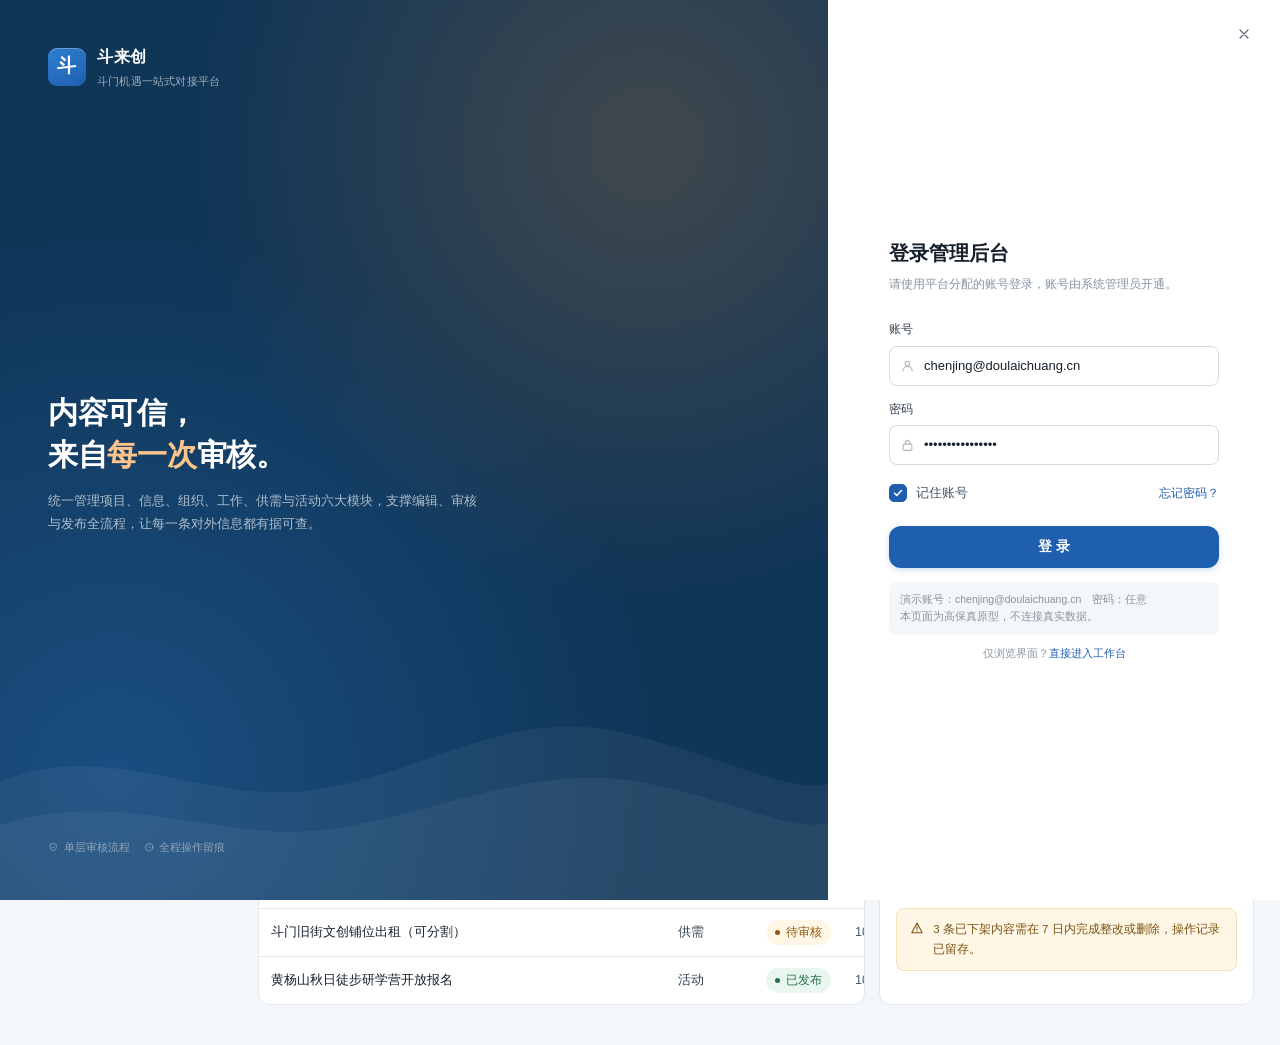
==== commit cbe5a29c: "feat: 六大模块改版、轮播图与简繁切换，重写中英文 README 小程序端（19 屏） - 首页顶部改为后台可配置轮播图，文案、字号、字重、颜色、对齐均可调 - 新增简 / 繁一键切换，仅作用于静" ====
--- a/src/admin/index.html
+++ b/src/admin/index.html
@@ -6,12 +6,14 @@
 <title>斗来创 · 后台管理系统原型</title>
 <!--
   方向契约
-  THESIS    融媒体中心每天要用的一张工作台：知道今天该审什么、谁在等回复、哪条内容该下架。
+  THESIS    融媒体中心每天要用的一张工作台：知道今天该审什么、谁在等回复、哪条报名待确认。
   OWN-WORLD 深青蓝侧栏建立政务专业感，浅底工作区把注意力留给数据与状态；
             状态色是本端唯一的情绪来源，暖橙只标注"等你处理"。
-  STORY     登录 → 看待办 → 编辑内容 → 初审 → 甲方终审 → 发布 → 留痕。
+  STORY     登录 → 看待办 → 编辑内容 → 提交审核 → 审核（通过/不通过） → 发布 → 留痕。
   FIRST VIEW 工作台首屏给出四组数字、今日待办队列与最近发布；不做装饰性图表墙。
   FORM      232px 固定侧栏 + 流式内容区；表格密度高、留白克制；所有操作有明确结果反馈。
+  SCOPE     内容（项目·信息·岗位·供需·活动）、轮播图、活动与报名、入会申请、组织名录、
+            账号与角色、操作记录，共 11 个视图。审核为单层，任何修改均重新审核。
 -->
 <link rel="stylesheet" href="../assets/css/tokens.css">
 <link rel="stylesheet" href="../assets/css/base.css">
@@ -41,17 +43,24 @@
         <p class="as-group-label">内容运营</p>
         <button class="as-item" data-view="contents"><i data-icon="list"></i><span>内容管理</span></button>
         <button class="as-item" data-view="review"><i data-icon="user-check"></i><span>审核管理</span><span class="as-count">12</span></button>
+        <button class="as-item" data-view="carousel"><i data-icon="image"></i><span>轮播图管理</span></button>
+      </div>
+
+      <div class="as-group">
+        <p class="as-group-label">活动与报名</p>
+        <button class="as-item" data-view="activities"><i data-icon="calendar"></i><span>活动管理</span></button>
+        <button class="as-item" data-view="signups"><i data-icon="clipboard"></i><span>报名信息</span><span class="as-count">23</span></button>
       </div>
 
       <div class="as-group">
         <p class="as-group-label">会员与组织</p>
-        <button class="as-item" data-view="members"><i data-icon="clipboard"></i><span>入会申请</span><span class="as-count">7</span></button>
-        <button class="as-item" data-view="orgs"><i data-icon="users"></i><span>组织名录</span></button>
+        <button class="as-item" data-view="members"><i data-icon="users"></i><span>入会申请</span><span class="as-count">7</span></button>
+        <button class="as-item" data-view="orgs"><i data-icon="building2"></i><span>组织名录</span></button>
       </div>
 
       <div class="as-group">
         <p class="as-group-label">系统</p>
-        <button class="as-item" data-view="accounts"><i data-icon="shield"></i><span>账号与权限</span></button>
+        <button class="as-item" data-view="accounts"><i data-icon="shield"></i><span>账号与角色</span></button>
         <button class="as-item" data-view="logs"><i data-icon="clock"></i><span>操作记录</span></button>
       </div>
     </div>
@@ -100,7 +109,7 @@
         <div class="page-head">
           <div>
             <h1>工作台</h1>
-            <p>2026 年 10 月 24 日 · 星期五 · 今日有 12 条内容待审核</p>
+            <p>2026 年 10 月 24 日 · 星期五 · 今日有 12 条内容待审核、23 条报名待确认</p>
           </div>
           <div class="page-head-actions">
             <button class="btn btn-secondary" data-toast="已导出本月数据（示例）"><i data-icon="download"></i>导出数据</button>
@@ -110,7 +119,7 @@
 
         <div class="admin-note info" style="margin-bottom:16px;">
           <i data-icon="info"></i>
-          <span>内容发布需经「编辑提交 → 平台初审 → 甲方终审」三步。终审通过后由系统自动发布，全流程留痕可追溯。</span>
+          <span>内容审核为单层流程：编辑提交 → 审核 → 通过 / 不通过。通过后由系统自动发布，不通过退回编辑；任何修改都会重新进入审核队列，全流程留痕可追溯。</span>
         </div>
 
         <div class="kpi-grid">
@@ -125,9 +134,9 @@
             <div class="kpi-foot"><span class="kpi-delta up"><i data-icon="arrow-up"></i>12%</span><span>较上月</span></div>
           </div>
           <div class="kpi">
-            <div class="kpi-label"><i data-icon="user-check"></i>入会申请</div>
-            <div class="kpi-value">27<small>人</small></div>
-            <div class="kpi-foot"><span class="kpi-delta down"><i data-icon="arrow-down"></i>2</span><span>较上周</span></div>
+            <div class="kpi-label"><i data-icon="calendar"></i>待确认报名</div>
+            <div class="kpi-value">23<small>人</small></div>
+            <div class="kpi-foot"><span class="kpi-delta up"><i data-icon="arrow-up"></i>9</span><span>较上周</span></div>
           </div>
           <div class="kpi">
             <div class="kpi-label"><i data-icon="chart"></i>小程序访问</div>
@@ -212,17 +221,17 @@
               <div class="todo-list">
                 <button class="todo-row" data-view="review">
                   <span class="todo-icon orange"><i data-icon="clock"></i></span>
-                  <span class="todo-body"><h4>待初审内容</h4><p>需在 1 个工作日内处理</p></span>
-                  <span class="todo-num">8</span>
+                  <span class="todo-body"><h4>内容待审核</h4><p>单层审核，需在 1 个工作日内处理</p></span>
+                  <span class="todo-num">12</span>
                 </button>
-                <button class="todo-row" data-view="review">
-                  <span class="todo-icon blue"><i data-icon="user-check"></i></span>
-                  <span class="todo-body"><h4>待甲方终审</h4><p>已初审通过，等待终审</p></span>
-                  <span class="todo-num">4</span>
+                <button class="todo-row" data-view="signups">
+                  <span class="todo-icon blue"><i data-icon="calendar"></i></span>
+                  <span class="todo-body"><h4>活动报名待确认</h4><p>活动开始前需完成确认与通知</p></span>
+                  <span class="todo-num">23</span>
                 </button>
                 <button class="todo-row" data-view="members">
-                  <span class="todo-icon green"><i data-icon="clipboard"></i></span>
-                  <span class="todo-body"><h4>入会申请待审核</h4><p>审核周期约 5 个工作日</p></span>
+                  <span class="todo-icon green"><i data-icon="users"></i></span>
+                  <span class="todo-body"><h4>入会申请待审批</h4><p>审批周期约 5 个工作日</p></span>
                   <span class="todo-num">7</span>
                 </button>
                 <button class="todo-row" data-view="orgs">
@@ -259,26 +268,26 @@
                     <td class="t-num">10-24 09:12</td>
                   </tr>
                   <tr>
-                    <td class="t-title">区委统战部召开港澳青年乡创工作推进会</td>
-                    <td>重大信息</td>
+                    <td class="t-title">大湾区青年创新创业工作推进会召开</td>
+                    <td>信息</td>
                     <td><span class="status status-published">已发布</span></td>
                     <td class="t-num">10-24 08:40</td>
                   </tr>
                   <tr>
-                    <td class="t-title">港澳青年乡创研学营活动回顾</td>
-                    <td>重大信息</td>
+                    <td class="t-title">斗门区属国企招聘 12 名应届毕业生</td>
+                    <td>岗位</td>
                     <td><span class="status status-pending">待审核</span></td>
                     <td class="t-num">10-23 11:18</td>
                   </tr>
                   <tr>
-                    <td class="t-title">莲江村乡村民宿集群招募公告</td>
-                    <td>产业项目</td>
+                    <td class="t-title">斗门旧街文创铺位出租（可分割）</td>
+                    <td>供需</td>
                     <td><span class="status status-pending">待审核</span></td>
                     <td class="t-num">10-23 09:05</td>
                   </tr>
                   <tr>
-                    <td class="t-title">斗门区乡村振兴产业扶持资金管理办法</td>
-                    <td>港澳政策</td>
+                    <td class="t-title">黄杨山秋日徒步研学营开放报名</td>
+                    <td>活动</td>
                     <td><span class="status status-published">已发布</span></td>
                     <td class="t-num">10-22 15:30</td>
                   </tr>
@@ -290,24 +299,34 @@
           <div class="panel">
             <div class="panel-head">
               <h3>内容类型分布</h3>
-              <p>共 106 条</p>
+              <p>共 122 条</p>
             </div>
             <div class="panel-body">
               <div class="dist">
                 <div class="dist-row">
                   <span class="dist-name">产业项目</span>
-                  <span class="dist-bar"><i style="width:79%;background:var(--green-500)"></i></span>
+                  <span class="dist-bar"><i style="width:92%;background:var(--green-500)"></i></span>
                   <span class="dist-val">42</span>
                 </div>
                 <div class="dist-row">
-                  <span class="dist-name">重大信息</span>
-                  <span class="dist-bar"><i style="width:68%;background:var(--blue-600)"></i></span>
+                  <span class="dist-name">信息</span>
+                  <span class="dist-bar"><i style="width:79%;background:var(--blue-600)"></i></span>
                   <span class="dist-val">36</span>
                 </div>
                 <div class="dist-row">
-                  <span class="dist-name">港澳政策</span>
-                  <span class="dist-bar"><i style="width:53%;background:var(--orange-500)"></i></span>
-                  <span class="dist-val">28</span>
+                  <span class="dist-name">岗位</span>
+                  <span class="dist-bar"><i style="width:40%;background:var(--blue-500)"></i></span>
+                  <span class="dist-val">18</span>
+                </div>
+                <div class="dist-row">
+                  <span class="dist-name">供需</span>
+                  <span class="dist-bar"><i style="width:31%;background:var(--orange-500)"></i></span>
+                  <span class="dist-val">14</span>
+                </div>
+                <div class="dist-row">
+                  <span class="dist-name">活动</span>
+                  <span class="dist-bar"><i style="width:26%;background:var(--green-600)"></i></span>
+                  <span class="dist-val">12</span>
                 </div>
               </div>
               <div class="admin-note warn" style="margin-top:16px;">
@@ -324,7 +343,7 @@
         <div class="page-head">
           <div>
             <h1>内容管理</h1>
-            <p>统一管理产业项目、重大信息与港澳政策，支持编辑、审核、下架与删除。</p>
+            <p>统一管理六大模块的对外内容，新建与修改均需重新审核，支持下架与删除。</p>
           </div>
           <div class="page-head-actions">
             <button class="btn btn-secondary" data-toast="已导出内容清单（示例）"><i data-icon="download"></i>导出</button>
@@ -333,10 +352,12 @@
         </div>
 
         <div class="type-tabs">
-          <button class="type-tab active">全部<span class="n">106</span></button>
+          <button class="type-tab active">全部<span class="n">122</span></button>
           <button class="type-tab">产业项目<span class="n">42</span></button>
-          <button class="type-tab">重大信息<span class="n">36</span></button>
-          <button class="type-tab">港澳政策<span class="n">28</span></button>
+          <button class="type-tab">信息<span class="n">36</span></button>
+          <button class="type-tab">岗位<span class="n">18</span></button>
+          <button class="type-tab">供需<span class="n">14</span></button>
+          <button class="type-tab">活动<span class="n">12</span></button>
         </div>
 
         <div class="toolbar">
@@ -349,6 +370,7 @@
             <option>草稿</option>
             <option>待审核</option>
             <option>已发布</option>
+            <option>未通过</option>
             <option>已下架</option>
           </select>
           <select class="select" aria-label="分类筛选" style="width:120px;">
@@ -404,10 +426,10 @@
                 <td class="col-check"><input type="checkbox" aria-label="选择"></td>
                 <td class="col-num">02</td>
                 <td>
-                  <div class="t-title">区委统战部召开港澳青年乡创工作推进会</div>
-                  <div class="t-sub">统战工作 · 要闻</div>
-                </td>
-                <td><span class="tag tag-blue">重大信息</span></td>
+                  <div class="t-title">大湾区青年创新创业工作推进会召开</div>
+                  <div class="t-sub">斗门要闻 · 会议</div>
+                </td>
+                <td><span class="tag tag-blue">信息</span></td>
                 <td><span class="status status-published">已发布</span></td>
                 <td>李明</td>
                 <td class="t-num">10-24 08:40</td>
@@ -422,10 +444,10 @@
                 <td class="col-check"><input type="checkbox" aria-label="选择"></td>
                 <td class="col-num">03</td>
                 <td>
-                  <div class="t-title">斗门区支持港澳青年创新创业若干措施</div>
+                  <div class="t-title">斗门区支持青年创新创业若干措施</div>
                   <div class="t-sub">政策汇编 · 区科技创新局</div>
                 </td>
-                <td><span class="tag tag-orange">港澳政策</span></td>
+                <td><span class="tag tag-blue">信息</span></td>
                 <td><span class="status status-pending">待审核</span></td>
                 <td>王敏</td>
                 <td class="t-num">10-23 17:26</td>
@@ -440,10 +462,10 @@
                 <td class="col-check"><input type="checkbox" aria-label="选择"></td>
                 <td class="col-num">04</td>
                 <td>
-                  <div class="t-title">莲江村乡村民宿集群招募公告</div>
-                  <div class="t-sub">莲洲镇 · 民宿康养</div>
-                </td>
-                <td><span class="tag tag-green">产业项目</span></td>
+                  <div class="t-title">斗门区属国企招聘 12 名应届毕业生</div>
+                  <div class="t-sub">井岸镇 · 全职</div>
+                </td>
+                <td><span class="tag tag-orange">岗位</span></td>
                 <td><span class="status status-pending">待审核</span></td>
                 <td>李明</td>
                 <td class="t-num">10-23 15:02</td>
@@ -458,10 +480,10 @@
                 <td class="col-check"><input type="checkbox" aria-label="选择"></td>
                 <td class="col-num">05</td>
                 <td>
-                  <div class="t-title">港澳青年乡创研学营活动回顾</div>
-                  <div class="t-sub">统战工作 · 活动</div>
-                </td>
-                <td><span class="tag tag-blue">重大信息</span></td>
+                  <div class="t-title">斗门旧街文创铺位出租（可分割）</div>
+                  <div class="t-sub">斗门镇 · 租赁</div>
+                </td>
+                <td><span class="tag tag-outline">供需</span></td>
                 <td><span class="status status-draft">草稿</span></td>
                 <td>李明</td>
                 <td class="t-num">10-23 11:18</td>
@@ -490,18 +512,36 @@
                   </div>
                 </td>
               </tr>
+              <tr>
+                <td class="col-check"><input type="checkbox" aria-label="选择"></td>
+                <td class="col-num">07</td>
+                <td>
+                  <div class="t-title">黄杨山秋日徒步研学营开放报名</div>
+                  <div class="t-sub">斗门镇 · 研学交流 · 审核意见：报名须知缺少安全提示</div>
+                </td>
+                <td><span class="tag tag-warn">活动</span></td>
+                <td><span class="status status-rejected">未通过</span></td>
+                <td>陈静</td>
+                <td class="t-num">10-22 14:20</td>
+                <td class="col-act">
+                  <div class="row-actions">
+                    <button class="row-btn" data-view="editor">修改后重提</button>
+                    <button class="row-btn danger" data-toast="已删除，操作记录已留存">删除</button>
+                  </div>
+                </td>
+              </tr>
             </tbody>
           </table>
         </div>
         <div class="pager">
-          <span>共 106 条 · 每页 10 条</span>
+          <span>共 122 条 · 每页 10 条</span>
           <div class="pager-btns">
             <button class="pg" disabled><i data-icon="chevron-left"></i></button>
             <button class="pg active">1</button>
             <button class="pg">2</button>
             <button class="pg">3</button>
             <button class="pg">…</button>
-            <button class="pg">11</button>
+            <button class="pg">13</button>
             <button class="pg"><i data-icon="chevron-right"></i></button>
           </div>
         </div>
@@ -512,12 +552,12 @@
         <div class="page-head">
           <div>
             <h1>新建内容</h1>
-            <p>内容保存为草稿后可继续编辑，提交审核后进入初审流程。</p>
+            <p>内容保存为草稿后可继续编辑；提交审核后进入单层审核，通过即发布。</p>
           </div>
           <div class="page-head-actions">
             <button class="btn btn-ghost" data-view="contents">取消</button>
             <button class="btn btn-secondary" data-toast="草稿已保存"><i data-icon="file"></i>保存草稿</button>
-            <button class="btn btn-primary" data-toast="已提交审核，等待初审"><i data-icon="send"></i>提交审核</button>
+            <button class="btn btn-primary" data-toast="已提交审核，等待审核结论"><i data-icon="send"></i>提交审核</button>
           </div>
         </div>
 
@@ -528,7 +568,7 @@
               <div class="fp-body">
                 <div class="f-field">
                   <label>内容标题<span class="req">*</span></label>
-                  <input class="input" type="text" placeholder="请输入标题，建议 12—28 字" value="莲江村乡村民宿集群招募公告">
+                  <input class="input" type="text" placeholder="请输入标题，建议 12—28 字" value="斗门区属国企招聘 12 名应届毕业生">
                   <p class="f-hint">标题将显示在小程序列表与详情页顶部，避免使用夸张表述。</p>
                 </div>
 
@@ -537,17 +577,21 @@
                     <label>内容类型<span class="req">*</span></label>
                     <select class="select">
                       <option>产业项目</option>
-                      <option>重大信息</option>
-                      <option>港澳政策</option>
+                      <option>信息（重大信息 / 政策）</option>
+                      <option selected>岗位</option>
+                      <option>供需</option>
+                      <option>活动</option>
                     </select>
                   </div>
                   <div class="f-field">
                     <label>所属分类<span class="req">*</span></label>
                     <select class="select">
-                      <option>民宿康养</option>
-                      <option>现代农业</option>
-                      <option>文旅文创</option>
-                      <option>数字乡村</option>
+                      <option>全职</option>
+                      <option>实习</option>
+                      <option>兼职</option>
+                      <option>供应</option>
+                      <option>需求</option>
+                      <option>租赁</option>
                     </select>
                   </div>
                 </div>
@@ -556,33 +600,33 @@
                   <div class="f-field">
                     <label>所属镇街</label>
                     <select class="select">
+                      <option>井岸镇</option>
                       <option>莲洲镇</option>
                       <option>斗门镇</option>
                       <option>白蕉镇</option>
-                      <option>井岸镇</option>
                       <option>乾务镇</option>
                     </select>
                   </div>
                   <div class="f-field">
-                    <label>项目状态</label>
+                    <label>岗位状态</label>
                     <select class="select">
-                      <option>招募中</option>
-                      <option>招商中</option>
-                      <option>合作运营</option>
+                      <option>招聘中</option>
+                      <option>已招满</option>
+                      <option>已截止</option>
                     </select>
                   </div>
                 </div>
 
                 <div class="f-field">
                   <label>内容摘要</label>
-                  <textarea class="textarea" rows="3" placeholder="用于列表页与分享卡片，建议 40—80 字">依托莲江村水乡院落资源，招募民宿主理人与运营团队，配套研学、骑行与农事体验业态。</textarea>
+                  <textarea class="textarea" rows="3" placeholder="用于列表页与分享卡片，建议 40—80 字">斗门区属国有企业面向应届毕业生招聘 12 人，涵盖工程管理、财务、文旅运营等岗位，提供五险一金与人才公寓。</textarea>
                 </div>
               </div>
             </div>
 
             <div class="form-panel">
               <h3><i data-icon="edit"></i>正文内容</h3>
-              <p class="fp-desc">支持标题、段落、列表与图片。正文发布前须经甲方终审。</p>
+              <p class="fp-desc">支持标题、段落、列表与图片。正文提交后须经审核通过才对外发布。</p>
               <div class="fp-body">
                 <div>
                   <div class="editor-toolbar">
@@ -600,12 +644,12 @@
                     <button class="et-btn" title="重做"><i data-icon="redo"></i></button>
                   </div>
                   <div class="editor-area" contenteditable="true">
-                    <h4>项目简介</h4>
-                    <p>莲江村位于斗门区莲洲镇，保留完整的水乡村落格局。本次招募面向民宿主理人、乡村运营团队与研学机构，共同打造乡村民宿集群。</p>
-                    <h4>合作内容</h4>
-                    <p>村集体提供院落与基础设施，合作方负责空间改造、内容运营与客群导入。首批开放 12 个院落，可按单院或组团方式合作。</p>
-                    <h4>支持措施</h4>
-                    <p>入驻项目可按规定申请乡创基地租金补贴，并纳入平台项目推介与研学线路。</p>
+                    <h4>岗位职责</h4>
+                    <p>负责集团下属文旅项目的日常运营与活动执行，参与项目策划、合作方对接与数据统计。</p>
+                    <h4>任职要求</h4>
+                    <p>本科及以上学历，2026 届毕业生优先；具备良好的沟通与文字表达能力，能适应周末活动值守。</p>
+                    <h4>薪酬与支持</h4>
+                    <p>年薪 9—13 万元，缴纳五险一金，提供人才公寓与创业基地共享工位；入职满一年可申请青年人才补贴。</p>
                   </div>
                 </div>
 
@@ -638,10 +682,6 @@
                     <span class="k">首页推荐</span>
                     <label class="switch"><input type="checkbox"><span></span></label>
                   </div>
-                  <div class="meta-row" style="margin-bottom:12px;">
-                    <span class="k">允许评论</span>
-                    <label class="switch"><input type="checkbox" checked><span></span></label>
-                  </div>
                   <div class="meta-row">
                     <span class="k">同步小程序</span>
                     <label class="switch"><input type="checkbox" checked><span></span></label>
@@ -660,16 +700,16 @@
                   </div>
                   <div class="flow-step current">
                     <span class="fs-dot"></span>
-                    <div class="fs-body"><h5>平台初审</h5><p>王敏 · 待处理</p></div>
+                    <div class="fs-body"><h5>提交审核</h5><p>审核员 · 1 个工作日内给出结论</p></div>
                   </div>
                   <div class="flow-step">
                     <span class="fs-dot"></span>
-                    <div class="fs-body"><h5>甲方终审</h5><p>区委统战部 · 3 个工作日内</p></div>
-                  </div>
-                  <div class="flow-step">
-                    <span class="fs-dot"></span>
-                    <div class="fs-body"><h5>发布上线</h5><p>终审通过后自动发布</p></div>
-                  </div>
+                    <div class="fs-body"><h5>通过并发布</h5><p>通过后自动发布，不通过退回编辑</p></div>
+                  </div>
+                </div>
+                <div class="admin-note info">
+                  <i data-icon="info"></i>
+                  <span>单层审核：一条内容只需一次审核结论。已发布内容若被修改，会重新进入审核队列。</span>
                 </div>
                 <div class="admin-note warn">
                   <i data-icon="alert"></i>
@@ -686,17 +726,16 @@
         <div class="page-head">
           <div>
             <h1>审核管理</h1>
-            <p>编辑提交后进入初审，初审通过后由甲方终审。全部操作留痕，可追溯。</p>
+            <p>内容提交后进入单层审核队列，审核通过即发布，不通过退回编辑修改。全部操作留痕，可追溯。</p>
           </div>
           <div class="page-head-actions">
-            <button class="btn btn-secondary" data-toast="已切换为待终审队列">待终审 4</button>
             <button class="btn btn-secondary" data-toast="已导出审核记录"><i data-icon="download"></i>导出记录</button>
           </div>
         </div>
 
         <div class="admin-note info" style="margin-bottom:16px;">
           <i data-icon="info"></i>
-          <span>甲方终审为发布前的必要环节，初审通过不代表可对外发布。终审意见将同步给编辑与初审人。</span>
+          <span>单层审核：一条内容只需一次审核结论。通过后由系统自动发布；不通过需填写意见并退回编辑，修改后重新进入队列。</span>
         </div>
 
         <div class="review-grid">
@@ -706,59 +745,59 @@
               <span class="tag tag-orange">12 条</span>
             </div>
             <button class="queue-item active">
-              <div class="qi-top"><span class="tag tag-orange">港澳政策</span><span class="tag tag-gray">待终审</span></div>
-              <div class="qi-title">斗门区支持港澳青年创新创业若干措施</div>
+              <div class="qi-top"><span class="tag tag-blue">信息</span><span class="tag tag-gray">待审核</span></div>
+              <div class="qi-title">斗门区支持青年创新创业若干措施</div>
               <div class="qi-meta"><i data-icon="user"></i>王敏 提交 · 10-23 17:26</div>
             </button>
             <button class="queue-item">
-              <div class="qi-top"><span class="tag tag-green">产业项目</span><span class="tag tag-gray">待终审</span></div>
+              <div class="qi-top"><span class="tag tag-green">产业项目</span><span class="tag tag-gray">待审核</span></div>
               <div class="qi-title">莲江村乡村民宿集群招募公告</div>
               <div class="qi-meta"><i data-icon="user"></i>李明 提交 · 10-23 15:02</div>
             </button>
             <button class="queue-item">
-              <div class="qi-top"><span class="tag tag-blue">重大信息</span><span class="tag tag-gray">待初审</span></div>
-              <div class="qi-title">港澳青年乡创研学营活动回顾</div>
+              <div class="qi-top"><span class="tag tag-orange">岗位</span><span class="tag tag-gray">待审核</span></div>
+              <div class="qi-title">斗门区属国企招聘 12 名应届毕业生</div>
               <div class="qi-meta"><i data-icon="user"></i>李明 提交 · 10-23 11:18</div>
             </button>
             <button class="queue-item">
-              <div class="qi-top"><span class="tag tag-orange">港澳政策</span><span class="tag tag-gray">待初审</span></div>
-              <div class="qi-title">关于港澳居民子女入学服务指引</div>
+              <div class="qi-top"><span class="tag tag-warn">活动</span><span class="tag tag-gray">待审核</span></div>
+              <div class="qi-title">黄杨山秋日徒步研学营开放报名</div>
               <div class="qi-meta"><i data-icon="user"></i>陈静 提交 · 10-22 16:40</div>
             </button>
             <button class="queue-item">
-              <div class="qi-top"><span class="tag tag-green">产业项目</span><span class="tag tag-gray">待初审</span></div>
-              <div class="qi-title">黄杨山生态茶园品牌共建招募</div>
+              <div class="qi-top"><span class="tag tag-outline">供需</span><span class="tag tag-gray">待审核</span></div>
+              <div class="qi-title">斗门旧街文创铺位出租（可分割）</div>
               <div class="qi-meta"><i data-icon="user"></i>李明 提交 · 10-22 14:08</div>
             </button>
           </div>
 
           <div class="review-main">
             <div class="rm-head">
-              <h2>斗门区支持港澳青年创新创业若干措施</h2>
+              <h2>斗门区支持青年创新创业若干措施</h2>
               <div class="rm-meta">
-                <span class="tag tag-orange">港澳政策</span>
+                <span class="tag tag-blue">信息</span>
                 <span>政策汇编</span>
                 <span>·</span>
                 <span>提交人：王敏</span>
                 <span>·</span>
                 <span>提交时间：2026-10-23 17:26</span>
-                <span class="status status-pending">待终审</span>
+                <span class="status status-pending">待审核</span>
               </div>
             </div>
             <div class="rm-body">
               <div class="rm-cover media tone-blue"></div>
               <div class="rm-text">
                 <p><strong>文号：</strong>斗府办〔2026〕18号　<strong>发布机关：</strong>珠海市斗门区人民政府　<strong>实施日期：</strong>2026-11-01</p>
-                <p>为支持港澳青年来斗门创新创业，融入粤港澳大湾区发展，结合本区实际，制定本措施。对符合条件的港澳青年创业项目，经评审给予最高 30 万元的创业资助，分阶段拨付。</p>
-                <p>对入驻区级乡创基地的港澳青年项目，前两年按租金 50% 给予补贴，单个项目每年最高 5 万元。支持港澳青年参加乡创培训、研学交流与项目路演。</p>
+                <p>为支持青年来斗门创新创业，融入粤港澳大湾区发展，结合本区实际，制定本措施。对符合条件的青年创业项目，经评审给予最高 30 万元的创业资助，分阶段拨付。</p>
+                <p>对入驻区级创业基地的青年项目，前两年按租金 50% 给予补贴，单个项目每年最高 5 万元。支持青年参加创业培训、研学交流与项目路演。</p>
                 <p><strong>附件：</strong>斗府办〔2026〕18号 全文.pdf（1.2 MB）</p>
               </div>
             </div>
             <div class="rm-foot">
               <span class="rm-note"><i data-icon="alert"></i> 请核对文号、发文机关与政策原文是否一致</span>
               <button class="btn btn-ghost" data-toast="已退回编辑，需补充材料">退回修改</button>
-              <button class="btn btn-danger-soft" data-toast="已下架该内容"><i data-icon="trash"></i>下架</button>
-              <button class="btn btn-green" data-toast="终审通过，内容已发布"><i data-icon="check"></i>终审通过并发布</button>
+              <button class="btn btn-danger-soft" data-toast="已标记不通过，请填写审核意见"><i data-icon="x"></i>不通过</button>
+              <button class="btn btn-green" data-toast="审核通过，内容已发布"><i data-icon="check"></i>通过并发布</button>
             </div>
 
             <div class="rm-body" style="border-top:1px solid var(--line);background:var(--surface-2);">
@@ -777,19 +816,486 @@
                 <div class="audit-item done">
                   <span class="au-dot"></span>
                   <div class="au-body">
-                    <h5>王敏 初审通过</h5>
-                    <p>2026-10-23 17:26 · 意见：文号与附件已核对，建议补充申报材料清单</p>
+                    <h5>王敏 修改后重新提交</h5>
+                    <p>2026-10-23 17:20 · 已补充申报材料清单，其他内容未变更</p>
                   </div>
                 </div>
                 <div class="audit-item now">
                   <span class="au-dot"></span>
                   <div class="au-body">
-                    <h5>待甲方终审</h5>
-                    <p>已推送至区委统战部审核人，剩余时限 2 个工作日</p>
-                  </div>
-                </div>
-              </div>
-            </div>
+                    <h5>待审核</h5>
+                    <p>已进入审核队列，剩余时限 1 个工作日</p>
+                  </div>
+                </div>
+              </div>
+            </div>
+          </div>
+        </div>
+      </section>
+
+      <!-- ============ 轮播图管理 ============ -->
+      <section class="view" data-view="carousel" data-title="轮播图管理">
+        <div class="page-head">
+          <div>
+            <h1>轮播图管理</h1>
+            <p>配置小程序首页顶部轮播图：图片、标题与副标题文案、文字字号与颜色、排序与启用状态。</p>
+          </div>
+          <div class="page-head-actions">
+            <button class="btn btn-primary" data-toast="已新增一张轮播图，请填写文案与图片"><i data-icon="plus"></i>新增轮播图</button>
+          </div>
+        </div>
+
+        <div class="admin-note info" style="margin-bottom:16px;">
+          <i data-icon="info"></i>
+          <span>轮播图文案属后台输出内容，不参与小程序简繁体切换；切换语言后仍按此处配置的文字显示。</span>
+        </div>
+
+        <div class="editor-grid">
+          <div>
+            <div class="panel" style="margin-bottom:14px;">
+              <div class="panel-head">
+                <div>
+                  <h3>轮播图列表</h3>
+                  <p>共 3 张 · 序号即小程序首页的展示顺序</p>
+                </div>
+                <button class="btn btn-secondary btn-sm" data-toast="已按当前排序同步至小程序"><i data-icon="refresh"></i>同步排序</button>
+              </div>
+              <div class="panel-body flush">
+                <table class="dt">
+                  <thead>
+                    <tr>
+                      <th>轮播图与文案</th>
+                      <th style="width:58px;">排序</th>
+                      <th style="width:86px;">状态</th>
+                      <th style="width:78px;">更新人</th>
+                      <th style="width:108px;">更新时间</th>
+                      <th class="col-act">操作</th>
+                    </tr>
+                  </thead>
+                  <tbody>
+                    <tr>
+                      <td>
+                        <div class="car-cell">
+                          <div class="car-thumb media tone-blue"></div>
+                          <div>
+                            <div class="t-title">让大湾区青年找到斗门的机遇</div>
+                            <div class="t-sub">项目 · 信息 · 组织 · 工作 · 供需 · 活动</div>
+                          </div>
+                        </div>
+                      </td>
+                      <td class="t-num">01</td>
+                      <td><span class="status status-published">已启用</span></td>
+                      <td>陈静</td>
+                      <td class="t-num">10-24 09:12</td>
+                      <td class="col-act"><div class="row-actions"><button class="row-btn" data-toast="已打开该轮播图配置">编辑</button><button class="row-btn plain" data-toast="已停用，小程序端不再展示">停用</button></div></td>
+                    </tr>
+                    <tr>
+                      <td>
+                        <div class="car-cell">
+                          <div class="car-thumb media tone-green"></div>
+                          <div>
+                            <div class="t-title">六大模块，一站直达</div>
+                            <div class="t-sub">找到项目 · 找到信息 · 找到组织</div>
+                          </div>
+                        </div>
+                      </td>
+                      <td class="t-num">02</td>
+                      <td><span class="status status-published">已启用</span></td>
+                      <td>陈静</td>
+                      <td class="t-num">10-20 15:30</td>
+                      <td class="col-act"><div class="row-actions"><button class="row-btn" data-toast="已打开该轮播图配置">编辑</button><button class="row-btn plain" data-toast="已停用，小程序端不再展示">停用</button></div></td>
+                    </tr>
+                    <tr>
+                      <td>
+                        <div class="car-cell">
+                          <div class="car-thumb media tone-warm"></div>
+                          <div>
+                            <div class="t-title">黄杨山秋日徒步研学营开放报名</div>
+                            <div class="t-sub">活动报名中 · 11 月 2 日</div>
+                          </div>
+                        </div>
+                      </td>
+                      <td class="t-num">03</td>
+                      <td><span class="status status-offline">已停用</span></td>
+                      <td>李明</td>
+                      <td class="t-num">10-18 11:05</td>
+                      <td class="col-act"><div class="row-actions"><button class="row-btn" data-toast="已打开该轮播图配置">编辑</button><button class="row-btn" data-toast="已启用，小程序端恢复展示">启用</button></div></td>
+                    </tr>
+                  </tbody>
+                </table>
+              </div>
+            </div>
+
+            <div class="form-panel">
+              <h3><i data-icon="type"></i>文案与文字样式</h3>
+              <p class="fp-desc">当前编辑：第 01 张「让大湾区青年找到斗门的机遇」</p>
+              <div class="fp-body">
+                <div class="f-field">
+                  <label>标题文案<span class="req">*</span></label>
+                  <input class="input" id="carTitle" type="text" value="让大湾区青年找到斗门的机遇" aria-label="轮播图标题文案">
+                  <p class="f-hint">建议 8—16 字，最多两行；超出后小程序端会截断显示。</p>
+                </div>
+                <div class="f-field">
+                  <label>副标题文案</label>
+                  <input class="input" id="carSub" type="text" value="项目 · 信息 · 组织 · 工作 · 供需 · 活动" aria-label="轮播图副标题文案">
+                </div>
+                <div class="f-row">
+                  <div class="f-field">
+                    <label>文字字号</label>
+                    <select class="select" id="carSize" aria-label="轮播图文字字号">
+                      <option value="26">大 · 26px</option>
+                      <option value="22" selected>中 · 22px</option>
+                      <option value="18">小 · 18px</option>
+                    </select>
+                  </div>
+                  <div class="f-field">
+                    <label>文字字重</label>
+                    <select class="select" id="carWeight" aria-label="轮播图文字字重">
+                      <option value="700" selected>粗 · 700</option>
+                      <option value="600">中粗 · 600</option>
+                      <option value="500">常规 · 500</option>
+                    </select>
+                  </div>
+                </div>
+                <div class="f-row">
+                  <div class="f-field">
+                    <label>文字颜色</label>
+                    <select class="select" id="carColor" aria-label="轮播图文字颜色">
+                      <option value="#FFFFFF" selected>白色</option>
+                      <option value="#DCE9F8">浅青</option>
+                      <option value="#FF9A57">暖橙</option>
+                    </select>
+                  </div>
+                  <div class="f-field">
+                    <label>对齐方式</label>
+                    <div class="segmented" id="carAlign">
+                      <button type="button" class="active" data-align="left">左对齐</button>
+                      <button type="button" data-align="center">居中</button>
+                      <button type="button" data-align="right">右对齐</button>
+                    </div>
+                  </div>
+                </div>
+                <div class="f-field">
+                  <label>轮播图片</label>
+                  <div class="upload-grid">
+                    <div class="up-item media tone-blue"><button class="up-del" aria-label="删除图片"><i data-icon="x"></i></button></div>
+                    <button class="up-add" data-toast="演示环境暂不支持上传"><i data-icon="plus"></i><span>替换图片</span></button>
+                  </div>
+                  <p class="f-hint">建议尺寸 750×456，比例 25:16；文案与图片同区域展示，请避免图片主体被文字遮挡。</p>
+                </div>
+              </div>
+            </div>
+          </div>
+
+          <div class="side-stack">
+            <div class="form-panel">
+              <h3><i data-icon="phone"></i>小程序预览</h3>
+              <div class="fp-body">
+                <div class="car-preview">
+                  <div class="cp-frame">
+                    <div class="cp-bg media tone-blue"></div>
+                    <div class="cp-scrim"></div>
+                    <div class="cp-text" id="carPreviewText">
+                      <h4 class="cp-title" id="carPreviewTitle">让大湾区青年找到斗门的机遇</h4>
+                      <p class="cp-sub" id="carPreviewSub">项目 · 信息 · 组织 · 工作 · 供需 · 活动</p>
+                    </div>
+                    <div class="cp-dots"><span class="active"></span><span></span><span></span></div>
+                  </div>
+                  <p class="f-hint">预览为示意，实际显示以小程序 390×844 屏幕为准。</p>
+                </div>
+              </div>
+            </div>
+
+            <div class="form-panel">
+              <h3><i data-icon="settings"></i>展示设置</h3>
+              <div class="fp-body">
+                <div class="meta-list">
+                  <div class="meta-row"><span class="k">当前状态</span><span class="status status-published">已启用</span></div>
+                  <div class="meta-row"><span class="k">最后更新</span><span class="v">陈静 · 10-24 09:12</span></div>
+                </div>
+                <div class="f-field" style="margin-top:14px;">
+                  <label>排序</label>
+                  <input class="input" type="text" value="1" aria-label="轮播图排序">
+                  <p class="f-hint">数字越小越靠前，可重复提交后自动重排。</p>
+                </div>
+                <div class="f-field">
+                  <label>点击跳转</label>
+                  <select class="select" aria-label="轮播图点击跳转">
+                    <option>不跳转</option>
+                    <option>找到项目</option>
+                    <option>找到信息</option>
+                    <option>找到组织</option>
+                    <option>找到工作</option>
+                    <option>找到供需</option>
+                    <option selected>找到活动</option>
+                  </select>
+                </div>
+                <div class="meta-row" style="margin-top:14px;padding-top:14px;border-top:1px solid var(--line);">
+                  <span class="k">启用该轮播图</span>
+                  <label class="switch"><input type="checkbox" checked><span></span></label>
+                </div>
+                <button class="btn btn-primary btn-block btn-sm" style="margin-top:14px;" data-toast="轮播图配置已保存并同步至小程序">保存配置</button>
+              </div>
+            </div>
+          </div>
+        </div>
+      </section>
+
+      <!-- ============ 活动管理 ============ -->
+      <section class="view" data-view="activities" data-title="活动管理">
+        <div class="page-head">
+          <div>
+            <h1>活动管理</h1>
+            <p>发布斗门本地活动信息，管理活动名额、报名开关与结束状态。</p>
+          </div>
+          <div class="page-head-actions">
+            <button class="btn btn-secondary" data-view="signups"><i data-icon="clipboard"></i>报名信息</button>
+            <button class="btn btn-primary" data-toast="已打开新建活动表单"><i data-icon="plus"></i>新建活动</button>
+          </div>
+        </div>
+
+        <div class="type-tabs">
+          <button class="type-tab active">全部<span class="n">12</span></button>
+          <button class="type-tab">报名中<span class="n">5</span></button>
+          <button class="type-tab">已结束<span class="n">6</span></button>
+          <button class="type-tab">已下架<span class="n">1</span></button>
+        </div>
+
+        <div class="toolbar">
+          <div class="toolbar-search">
+            <i data-icon="search"></i>
+            <input type="search" placeholder="搜索活动名称" aria-label="搜索活动">
+          </div>
+          <select class="select" aria-label="活动类型" style="width:120px;">
+            <option>全部类型</option>
+            <option>研学交流</option>
+            <option>项目路演</option>
+            <option>文创市集</option>
+            <option>创业培训</option>
+          </select>
+          <select class="select" aria-label="时间筛选" style="width:118px;">
+            <option>近 30 天</option>
+            <option>近 7 天</option>
+            <option>全部时间</option>
+          </select>
+          <span class="toolbar-spacer"></span>
+          <span style="font-size:11.5px;color:var(--ink-400)">共 12 场活动 · 报名 126 人</span>
+        </div>
+
+        <div class="table-wrap">
+          <table class="dt">
+            <thead>
+              <tr>
+                <th class="col-check"><input type="checkbox" aria-label="全选" data-check-all></th>
+                <th>活动名称</th>
+                <th style="width:92px;">类型</th>
+                <th style="width:118px;">活动时间</th>
+                <th style="width:110px;">地点</th>
+                <th style="width:88px;">报名 / 名额</th>
+                <th style="width:86px;">状态</th>
+                <th class="col-act">操作</th>
+              </tr>
+            </thead>
+            <tbody>
+              <tr>
+                <td class="col-check"><input type="checkbox" aria-label="选择"></td>
+                <td>
+                  <div class="t-title">黄杨山秋日徒步研学营开放报名</div>
+                  <div class="t-sub">报名截止 10-30 · 需后台确认</div>
+                </td>
+                <td>研学交流</td>
+                <td class="t-num">11-02 09:00</td>
+                <td>斗门镇 · 黄杨山</td>
+                <td class="t-num">18 / 30</td>
+                <td><span class="status status-published">报名中</span></td>
+                <td class="col-act"><div class="row-actions"><button class="row-btn" data-view="signups">报名信息</button><button class="row-btn plain" data-toast="已打开活动编辑">编辑</button></div></td>
+              </tr>
+              <tr>
+                <td class="col-check"><input type="checkbox" aria-label="选择"></td>
+                <td>
+                  <div class="t-title">斗门旧街文创市集（11 月场）</div>
+                  <div class="t-sub">报名截止 11-05 · 摊位 20 个</div>
+                </td>
+                <td>文创市集</td>
+                <td class="t-num">11-08 10:00</td>
+                <td>斗门镇 · 旧街</td>
+                <td class="t-num">24 / 40</td>
+                <td><span class="status status-published">报名中</span></td>
+                <td class="col-act"><div class="row-actions"><button class="row-btn" data-view="signups">报名信息</button><button class="row-btn plain" data-toast="已打开活动编辑">编辑</button></div></td>
+              </tr>
+              <tr>
+                <td class="col-check"><input type="checkbox" aria-label="选择"></td>
+                <td>
+                  <div class="t-title">白蕉海鲈预制菜产业对接会</div>
+                  <div class="t-sub">报名截止 10-26 · 企业专场</div>
+                </td>
+                <td>项目路演</td>
+                <td class="t-num">10-28 14:30</td>
+                <td>白蕉镇 · 产业园</td>
+                <td class="t-num">36 / 50</td>
+                <td><span class="status status-published">报名中</span></td>
+                <td class="col-act"><div class="row-actions"><button class="row-btn" data-view="signups">报名信息</button><button class="row-btn plain" data-toast="已打开活动编辑">编辑</button></div></td>
+              </tr>
+              <tr>
+                <td class="col-check"><input type="checkbox" aria-label="选择"></td>
+                <td>
+                  <div class="t-title">湾区青年创业训练营（第三期）</div>
+                  <div class="t-sub">已结束 · 实际到场 28 人</div>
+                </td>
+                <td>创业培训</td>
+                <td class="t-num">10-20 09:00</td>
+                <td>井岸镇 · 创业基地</td>
+                <td class="t-num">30 / 30</td>
+                <td><span class="status status-offline">已结束</span></td>
+                <td class="col-act"><div class="row-actions"><button class="row-btn" data-view="signups">报名信息</button><button class="row-btn plain" data-toast="已打开活动回顾">回顾</button></div></td>
+              </tr>
+              <tr>
+                <td class="col-check"><input type="checkbox" aria-label="选择"></td>
+                <td>
+                  <div class="t-title">莲洲镇水乡骑行活动</div>
+                  <div class="t-sub">因场地调整下架，报名已关闭</div>
+                </td>
+                <td>研学交流</td>
+                <td class="t-num">10-12 08:30</td>
+                <td>莲洲镇 · 十里莲江</td>
+                <td class="t-num">28 / 40</td>
+                <td><span class="status status-rejected">已下架</span></td>
+                <td class="col-act"><div class="row-actions"><button class="row-btn" data-toast="已重新上架，报名恢复">重新上架</button><button class="row-btn danger" data-toast="已删除活动，报名记录已留存">删除</button></div></td>
+              </tr>
+            </tbody>
+          </table>
+        </div>
+        <div class="pager">
+          <span>共 12 场 · 每页 10 场</span>
+          <div class="pager-btns">
+            <button class="pg" disabled><i data-icon="chevron-left"></i></button>
+            <button class="pg active">1</button>
+            <button class="pg">2</button>
+            <button class="pg"><i data-icon="chevron-right"></i></button>
+          </div>
+        </div>
+
+        <div class="admin-note info" style="margin-top:16px;">
+          <i data-icon="info"></i>
+          <span>报名仅对已登录用户开放；活动开始前由后台确认报名，确认后系统向报名人发送通知。活动结束后报名自动关闭。</span>
+        </div>
+      </section>
+
+      <!-- ============ 报名信息 ============ -->
+      <section class="view" data-view="signups" data-title="活动管理 / 报名信息">
+        <div class="page-head">
+          <div>
+            <h1>报名信息</h1>
+            <p>查看、确认与导出各场活动的报名信息；确认后系统向报名人发送通知。</p>
+          </div>
+          <div class="page-head-actions">
+            <button class="btn btn-secondary" data-toast="已导出报名名单（示例）"><i data-icon="download"></i>导出名单</button>
+            <button class="btn btn-primary" data-toast="已批量确认所选报名"><i data-icon="check"></i>批量确认</button>
+          </div>
+        </div>
+
+        <div class="admin-note warn" style="margin-bottom:16px;">
+          <i data-icon="shield"></i>
+          <span>报名信息含手机号等个人信息，仅限授权人员查看与导出。导出文件须加密保存并按期销毁。</span>
+        </div>
+
+        <div class="toolbar">
+          <div class="toolbar-search">
+            <i data-icon="search"></i>
+            <input type="search" placeholder="搜索姓名或手机号" aria-label="搜索报名">
+          </div>
+          <select class="select" aria-label="活动筛选" style="width:196px;">
+            <option>全部活动</option>
+            <option>黄杨山秋日徒步研学营开放报名</option>
+            <option>斗门旧街文创市集（11 月场）</option>
+            <option>白蕉海鲈预制菜产业对接会</option>
+          </select>
+          <select class="select" aria-label="状态筛选" style="width:112px;">
+            <option>全部状态</option>
+            <option>待确认</option>
+            <option>已确认</option>
+            <option>已取消</option>
+          </select>
+          <span class="toolbar-spacer"></span>
+          <span style="font-size:11.5px;color:var(--ink-400)">共 23 条报名 · 待确认 23 人</span>
+        </div>
+
+        <div class="table-wrap">
+          <table class="dt">
+            <thead>
+              <tr>
+                <th class="col-check"><input type="checkbox" aria-label="全选" data-check-all></th>
+                <th>报名人</th>
+                <th style="width:118px;">手机号</th>
+                <th>报名活动</th>
+                <th style="width:64px;">人数</th>
+                <th style="width:112px;">提交时间</th>
+                <th style="width:88px;">状态</th>
+                <th class="col-act">操作</th>
+              </tr>
+            </thead>
+            <tbody>
+              <tr>
+                <td class="col-check"><input type="checkbox" aria-label="选择"></td>
+                <td><div class="t-title">陈晓琳</div><div class="t-sub">想了解的内容：路线难度与集合点</div></td>
+                <td class="t-num">138****6021</td>
+                <td>黄杨山秋日徒步研学营开放报名</td>
+                <td class="t-num">2</td>
+                <td class="t-num">10-24 09:12</td>
+                <td><span class="status status-pending">待确认</span></td>
+                <td class="col-act"><div class="row-actions"><button class="row-btn" data-toast="已确认报名，通知已发送">确认</button><button class="row-btn plain" data-toast="已取消该报名">取消</button></div></td>
+              </tr>
+              <tr>
+                <td class="col-check"><input type="checkbox" aria-label="选择"></td>
+                <td><div class="t-title">黄志强</div><div class="t-sub">想了解的内容：是否提供接驳车</div></td>
+                <td class="t-num">159****3388</td>
+                <td>黄杨山秋日徒步研学营开放报名</td>
+                <td class="t-num">1</td>
+                <td class="t-num">10-24 08:40</td>
+                <td><span class="status status-approved">已确认</span></td>
+                <td class="col-act"><div class="row-actions"><button class="row-btn" data-toast="已打开报名详情">查看</button><button class="row-btn plain" data-toast="已取消该报名">取消</button></div></td>
+              </tr>
+              <tr>
+                <td class="col-check"><input type="checkbox" aria-label="选择"></td>
+                <td><div class="t-title">李婉婷</div><div class="t-sub">想了解的内容：能否申请摊位</div></td>
+                <td class="t-num">137****9915</td>
+                <td>斗门旧街文创市集（11 月场）</td>
+                <td class="t-num">3</td>
+                <td class="t-num">10-23 17:26</td>
+                <td><span class="status status-pending">待确认</span></td>
+                <td class="col-act"><div class="row-actions"><button class="row-btn" data-toast="已确认报名，通知已发送">确认</button><button class="row-btn plain" data-toast="已取消该报名">取消</button></div></td>
+              </tr>
+              <tr>
+                <td class="col-check"><input type="checkbox" aria-label="选择"></td>
+                <td><div class="t-title">周家豪</div><div class="t-sub">想了解的内容：对接会是否有企业名单</div></td>
+                <td class="t-num">186****4402</td>
+                <td>白蕉海鲈预制菜产业对接会</td>
+                <td class="t-num">1</td>
+                <td class="t-num">10-23 15:02</td>
+                <td><span class="status status-approved">已确认</span></td>
+                <td class="col-act"><div class="row-actions"><button class="row-btn" data-toast="已打开报名详情">查看</button><button class="row-btn plain" data-toast="已取消该报名">取消</button></div></td>
+              </tr>
+              <tr>
+                <td class="col-check"><input type="checkbox" aria-label="选择"></td>
+                <td><div class="t-title">吴嘉敏</div><div class="t-sub">已主动取消 · 取消时间 10-19 10:22</div></td>
+                <td class="t-num">135****7788</td>
+                <td>湾区青年创业训练营（第三期）</td>
+                <td class="t-num">1</td>
+                <td class="t-num">10-18 09:48</td>
+                <td><span class="status status-offline">已取消</span></td>
+                <td class="col-act"><div class="row-actions"><button class="row-btn" data-toast="已打开报名详情">查看</button><button class="row-btn plain" data-toast="已删除该报名记录">删除</button></div></td>
+              </tr>
+            </tbody>
+          </table>
+        </div>
+        <div class="pager">
+          <span>共 23 条 · 每页 10 条</span>
+          <div class="pager-btns">
+            <button class="pg" disabled><i data-icon="chevron-left"></i></button>
+            <button class="pg active">1</button>
+            <button class="pg">2</button>
+            <button class="pg">3</button>
+            <button class="pg"><i data-icon="chevron-right"></i></button>
           </div>
         </div>
       </section>
@@ -799,11 +1305,11 @@
         <div class="page-head">
           <div>
             <h1>入会申请</h1>
-            <p>审核港澳青年提交的入会申请，支持查看材料、导出名单与结果通知。</p>
+            <p>审批青年提交的加入组织申请：提交 → 审批 → 通过 / 不通过。支持查看材料、导出名单与结果通知。</p>
           </div>
           <div class="page-head-actions">
             <button class="btn btn-secondary" data-toast="已导出申请名单（示例）"><i data-icon="download"></i>导出名单</button>
-            <button class="btn btn-primary" data-toast="已打开批量审核"><i data-icon="user-check"></i>批量审核</button>
+            <button class="btn btn-primary" data-toast="已打开批量审批"><i data-icon="user-check"></i>批量审批</button>
           </div>
         </div>
 
@@ -819,16 +1325,16 @@
           </div>
           <select class="select" aria-label="状态筛选" style="width:112px;">
             <option>全部状态</option>
-            <option>审核中</option>
-            <option>待终审</option>
+            <option>待审批</option>
             <option>已通过</option>
             <option>未通过</option>
           </select>
-          <select class="select" aria-label="组织筛选" style="width:172px;">
+          <select class="select" aria-label="组织筛选" style="width:196px;">
             <option>全部组织</option>
-            <option>港澳青年乡创联合会</option>
-            <option>新的社会阶层人士联谊会</option>
-            <option>莲洲镇乡村振兴促进会</option>
+            <option>斗门区湾区青年发展联合会</option>
+            <option>斗门区新的社会阶层人士联谊会</option>
+            <option>斗门区青年发展促进会</option>
+            <option>斗门区青年企业家协会</option>
           </select>
           <span class="toolbar-spacer"></span>
           <span style="font-size:11.5px;color:var(--ink-400)">共 27 条申请</span>
@@ -857,10 +1363,10 @@
                   </div>
                 </td>
                 <td>香港</td>
-                <td>斗门区港澳青年乡创联合会</td>
-                <td><span class="status status-review">审核中</span></td>
+                <td>斗门区湾区青年发展联合会</td>
+                <td><span class="status status-pending">待审批</span></td>
                 <td class="t-num">10-18 10:20</td>
-                <td class="col-act"><div class="row-actions"><button class="row-btn" data-toast="打开申请详情">查看</button><button class="row-btn" data-toast="已通过初审">初审通过</button></div></td>
+                <td class="col-act"><div class="row-actions"><button class="row-btn" data-toast="打开申请详情">查看</button><button class="row-btn" data-toast="已通过申请，通知已发送">通过</button><button class="row-btn danger" data-toast="已标记不通过，可填写原因">不通过</button></div></td>
               </tr>
               <tr>
                 <td class="col-check"><input type="checkbox" aria-label="选择"></td>
@@ -872,9 +1378,9 @@
                 </td>
                 <td>澳门</td>
                 <td>斗门区新的社会阶层人士联谊会</td>
-                <td><span class="status status-pending">待终审</span></td>
+                <td><span class="status status-pending">待审批</span></td>
                 <td class="t-num">10-17 16:05</td>
-                <td class="col-act"><div class="row-actions"><button class="row-btn" data-toast="打开申请详情">查看</button><button class="row-btn" data-toast="已提交终审">提交终审</button></div></td>
+                <td class="col-act"><div class="row-actions"><button class="row-btn" data-toast="打开申请详情">查看</button><button class="row-btn" data-toast="已通过申请，通知已发送">通过</button><button class="row-btn danger" data-toast="已标记不通过，可填写原因">不通过</button></div></td>
               </tr>
               <tr>
                 <td class="col-check"><input type="checkbox" aria-label="选择"></td>
@@ -884,8 +1390,8 @@
                     <div><div class="t-title">李婉婷</div><div class="t-sub">港澳居民来往内地通行证</div></div>
                   </div>
                 </td>
-                <td>香港</td>
-                <td>莲洲镇乡村振兴促进会</td>
+                <td>珠海</td>
+                <td>斗门区青年发展促进会</td>
                 <td><span class="status status-approved">已通过</span></td>
                 <td class="t-num">10-16 09:48</td>
                 <td class="col-act"><div class="row-actions"><button class="row-btn" data-toast="打开申请详情">查看</button><button class="row-btn plain" data-toast="已发送结果通知">通知</button></div></td>
@@ -899,7 +1405,7 @@
                   </div>
                 </td>
                 <td>澳门</td>
-                <td>斗门区港澳青年乡创联合会</td>
+                <td>斗门区湾区青年发展联合会</td>
                 <td><span class="status status-rejected">未通过</span></td>
                 <td class="t-num">10-15 14:32</td>
                 <td class="col-act"><div class="row-actions"><button class="row-btn" data-toast="打开申请详情">查看</button><button class="row-btn plain" data-toast="已发送未通过说明">说明</button></div></td>
@@ -912,7 +1418,7 @@
                     <div><div class="t-title">吴嘉敏</div><div class="t-sub">港澳居民来往内地通行证</div></div>
                   </div>
                 </td>
-                <td>香港</td>
+                <td>深圳</td>
                 <td>斗门区青年企业家协会</td>
                 <td><span class="status status-approved">已通过</span></td>
                 <td class="t-num">10-14 11:10</td>
@@ -938,7 +1444,7 @@
         <div class="page-head">
           <div>
             <h1>组织名录</h1>
-            <p>维护联合会、统战社团、乡创基地等组织信息，控制小程序端展示状态。</p>
+            <p>维护联合会、统战社团、创业基地等组织信息，控制小程序端展示状态与入会申请入口。</p>
           </div>
           <div class="page-head-actions">
             <button class="btn btn-primary" data-toast="已打开新增组织表单"><i data-icon="plus"></i>新增组织</button>
@@ -962,7 +1468,7 @@
               <tr>
                 <td class="col-num">01</td>
                 <td>
-                  <div class="t-title">斗门区港澳青年乡创联合会</div>
+                  <div class="t-title">斗门区湾区青年发展联合会</div>
                   <div class="t-sub">2021 年成立 · 16 场年度活动</div>
                 </td>
                 <td>联合会</td>
@@ -986,10 +1492,10 @@
               <tr>
                 <td class="col-num">03</td>
                 <td>
-                  <div class="t-title">莲洲镇乡村振兴促进会</div>
+                  <div class="t-title">斗门区青年发展促进会</div>
                   <div class="t-sub">2022 年成立 · 9 场年度活动</div>
                 </td>
-                <td>乡村组织</td>
+                <td>青年社团</td>
                 <td>梁伟强</td>
                 <td class="t-num">64</td>
                 <td><span class="status status-published">已上线</span></td>
@@ -1018,14 +1524,49 @@
       </section>
 
       <!-- ============ 账号与权限 ============ -->
-      <section class="view" data-view="accounts" data-title="账号与权限">
+      <section class="view" data-view="accounts" data-title="账号与角色">
         <div class="page-head">
           <div>
-            <h1>账号与权限</h1>
-            <p>按角色分配功能权限，遵循最小权限原则。所有账号操作均记录日志。</p>
+            <h1>账号与角色</h1>
+            <p>管理后台账号与角色。角色可新增、删除，功能列表随六大模块同步更新，遵循最小权限原则。</p>
           </div>
           <div class="page-head-actions">
+            <button class="btn btn-secondary" data-toast="已打开新增角色表单"><i data-icon="users"></i>新增角色</button>
             <button class="btn btn-primary" data-toast="已打开新增账号表单"><i data-icon="plus"></i>新增账号</button>
+          </div>
+        </div>
+
+        <div class="panel" style="margin-bottom:14px;">
+          <div class="panel-head">
+            <div>
+              <h3>角色管理</h3>
+              <p>共 4 个角色 · 角色变更后，已分配账号即时生效</p>
+            </div>
+            <button class="btn btn-secondary btn-sm" data-toast="已打开新增角色表单"><i data-icon="plus"></i>新增角色</button>
+          </div>
+          <div class="panel-body">
+            <div class="role-grid">
+              <div class="role-card">
+                <div class="rc-head"><h4>系统管理员</h4><span class="tag tag-blue">内置</span></div>
+                <p class="rc-desc">全部功能，含账号、角色、操作日志与系统配置。</p>
+                <div class="rc-foot"><span class="rc-meta">1 个账号 · 不可删除</span><button class="row-btn plain" data-toast="内置角色不可删除">删除</button></div>
+              </div>
+              <div class="role-card">
+                <div class="rc-head"><h4>内容管理员</h4><span class="tag tag-green">自定义</span></div>
+                <p class="rc-desc">六大模块内容编辑与发布、轮播图配置、活动与报名管理。</p>
+                <div class="rc-foot"><span class="rc-meta">1 个账号</span><button class="row-btn danger" data-toast="已删除角色，相关账号待重新分配">删除</button></div>
+              </div>
+              <div class="role-card">
+                <div class="rc-head"><h4>审核员</h4><span class="tag tag-orange">自定义</span></div>
+                <p class="rc-desc">内容审核（通过 / 不通过）、入会申请审批、报名确认。</p>
+                <div class="rc-foot"><span class="rc-meta">1 个账号</span><button class="row-btn danger" data-toast="已删除角色，相关账号待重新分配">删除</button></div>
+              </div>
+              <div class="role-card">
+                <div class="rc-head"><h4>融媒体编辑</h4><span class="tag tag-gray">自定义</span></div>
+                <p class="rc-desc">内容撰写与素材上传，可提交审核，不能发布。</p>
+                <div class="rc-foot"><span class="rc-meta">1 个账号</span><button class="row-btn danger" data-toast="已删除角色，相关账号待重新分配">删除</button></div>
+              </div>
+            </div>
           </div>
         </div>
 
@@ -1061,7 +1602,7 @@
                     </div>
                   </td>
                   <td>内容管理员</td>
-                  <td>内容编辑、审核、发布、组织维护</td>
+                  <td>六大模块内容、轮播图、活动与报名</td>
                   <td><span class="status status-published">启用</span></td>
                   <td class="t-num">10-24 09:02</td>
                   <td class="col-act"><div class="row-actions"><button class="row-btn" data-toast="已打开账号编辑">编辑</button><button class="row-btn plain" data-toast="已重置密码">重置密码</button></div></td>
@@ -1074,7 +1615,7 @@
                     </div>
                   </td>
                   <td>审核员</td>
-                  <td>内容初审、入会申请审核</td>
+                  <td>内容审核、入会审批、报名确认</td>
                   <td><span class="status status-published">启用</span></td>
                   <td class="t-num">10-24 08:36</td>
                   <td class="col-act"><div class="row-actions"><button class="row-btn" data-toast="已打开账号编辑">编辑</button><button class="row-btn plain" data-toast="已重置密码">重置密码</button></div></td>
@@ -1100,7 +1641,7 @@
                     </div>
                   </td>
                   <td>系统管理员</td>
-                  <td>全部权限，含账号与日志</td>
+                  <td>全部权限，含账号、角色与日志</td>
                   <td><span class="status status-published">启用</span></td>
                   <td class="t-num">10-22 16:30</td>
                   <td class="col-act"><div class="row-actions"><button class="row-btn" data-toast="已打开账号编辑">编辑</button><button class="row-btn plain" data-toast="已重置密码">重置密码</button></div></td>
@@ -1114,45 +1655,62 @@
           <div class="panel-head">
             <div>
               <h3>角色权限矩阵</h3>
-              <p>勾选后立即生效，变更记录写入操作日志</p>
-            </div>
-            <button class="btn btn-secondary btn-sm" data-toast="权限已保存">保存变更</button>
+              <p>勾选后立即生效，变更记录写入操作日志；新增角色默认无权限</p>
+            </div>
+            <button class="btn btn-secondary btn-sm" data-toast="权限已保存，已分配账号即时生效">保存变更</button>
           </div>
           <div class="panel-body flush">
             <table class="perm-table">
               <thead>
                 <tr>
                   <th>功能权限</th>
-                  <th style="width:96px;">系统管理员</th>
-                  <th style="width:96px;">内容管理员</th>
-                  <th style="width:96px;">审核员</th>
-                  <th style="width:96px;">融媒体编辑</th>
+                  <th style="width:92px;">系统管理员</th>
+                  <th style="width:92px;">内容管理员</th>
+                  <th style="width:92px;">审核员</th>
+                  <th style="width:92px;">融媒体编辑</th>
                 </tr>
               </thead>
               <tbody>
-                <tr class="group-row"><td colspan="5">内容管理</td></tr>
+                <tr class="group-row"><td colspan="5">内容（项目 · 信息 · 岗位 · 供需 · 活动）</td></tr>
                 <tr><td>查看内容列表</td><td><input class="perm-check" type="checkbox" checked></td><td><input class="perm-check" type="checkbox" checked></td><td><input class="perm-check" type="checkbox" checked></td><td><input class="perm-check" type="checkbox" checked></td></tr>
                 <tr><td>新建 / 编辑内容</td><td><input class="perm-check" type="checkbox" checked></td><td><input class="perm-check" type="checkbox" checked></td><td><span class="muted">—</span></td><td><input class="perm-check" type="checkbox" checked></td></tr>
+                <tr><td>提交审核</td><td><input class="perm-check" type="checkbox" checked></td><td><input class="perm-check" type="checkbox" checked></td><td><span class="muted">—</span></td><td><input class="perm-check" type="checkbox" checked></td></tr>
                 <tr><td>删除内容</td><td><input class="perm-check" type="checkbox" checked></td><td><input class="perm-check" type="checkbox" checked></td><td><span class="muted">—</span></td><td><span class="muted">—</span></td></tr>
                 <tr><td>下架 / 恢复内容</td><td><input class="perm-check" type="checkbox" checked></td><td><input class="perm-check" type="checkbox" checked></td><td><input class="perm-check" type="checkbox" checked></td><td><span class="muted">—</span></td></tr>
 
-                <tr class="group-row"><td colspan="5">审核与发布</td></tr>
-                <tr><td>初审</td><td><input class="perm-check" type="checkbox" checked></td><td><input class="perm-check" type="checkbox" checked></td><td><input class="perm-check" type="checkbox" checked></td><td><span class="muted">—</span></td></tr>
-                <tr><td>甲方终审</td><td><input class="perm-check" type="checkbox" checked></td><td><span class="muted">—</span></td><td><span class="muted">—</span></td><td><span class="muted">—</span></td></tr>
+                <tr class="group-row"><td colspan="5">审核与发布（单层审核）</td></tr>
+                <tr><td>审核（通过 / 不通过）</td><td><input class="perm-check" type="checkbox" checked></td><td><input class="perm-check" type="checkbox" checked></td><td><input class="perm-check" type="checkbox" checked></td><td><span class="muted">—</span></td></tr>
+                <tr><td>退回修改</td><td><input class="perm-check" type="checkbox" checked></td><td><input class="perm-check" type="checkbox" checked></td><td><input class="perm-check" type="checkbox" checked></td><td><span class="muted">—</span></td></tr>
                 <tr><td>发布上线</td><td><input class="perm-check" type="checkbox" checked></td><td><input class="perm-check" type="checkbox" checked></td><td><span class="muted">—</span></td><td><span class="muted">—</span></td></tr>
+
+                <tr class="group-row"><td colspan="5">轮播图</td></tr>
+                <tr><td>编辑轮播图配置</td><td><input class="perm-check" type="checkbox" checked></td><td><input class="perm-check" type="checkbox" checked></td><td><span class="muted">—</span></td><td><span class="muted">—</span></td></tr>
+                <tr><td>启用 / 停用轮播图</td><td><input class="perm-check" type="checkbox" checked></td><td><input class="perm-check" type="checkbox" checked></td><td><span class="muted">—</span></td><td><span class="muted">—</span></td></tr>
+
+                <tr class="group-row"><td colspan="5">活动与报名</td></tr>
+                <tr><td>活动管理（新建 / 编辑）</td><td><input class="perm-check" type="checkbox" checked></td><td><input class="perm-check" type="checkbox" checked></td><td><span class="muted">—</span></td><td><span class="muted">—</span></td></tr>
+                <tr><td>查看报名信息</td><td><input class="perm-check" type="checkbox" checked></td><td><input class="perm-check" type="checkbox" checked></td><td><input class="perm-check" type="checkbox" checked></td><td><span class="muted">—</span></td></tr>
+                <tr><td>确认 / 取消报名</td><td><input class="perm-check" type="checkbox" checked></td><td><input class="perm-check" type="checkbox" checked></td><td><input class="perm-check" type="checkbox" checked></td><td><span class="muted">—</span></td></tr>
+                <tr><td>导出报名名单</td><td><input class="perm-check" type="checkbox" checked></td><td><input class="perm-check" type="checkbox" checked></td><td><input class="perm-check" type="checkbox" checked></td><td><span class="muted">—</span></td></tr>
 
                 <tr class="group-row"><td colspan="5">会员与组织</td></tr>
                 <tr><td>查看入会申请</td><td><input class="perm-check" type="checkbox" checked></td><td><input class="perm-check" type="checkbox" checked></td><td><input class="perm-check" type="checkbox" checked></td><td><span class="muted">—</span></td></tr>
-                <tr><td>审核入会申请</td><td><input class="perm-check" type="checkbox" checked></td><td><span class="muted">—</span></td><td><input class="perm-check" type="checkbox" checked></td><td><span class="muted">—</span></td></tr>
+                <tr><td>审批入会申请</td><td><input class="perm-check" type="checkbox" checked></td><td><span class="muted">—</span></td><td><input class="perm-check" type="checkbox" checked></td><td><span class="muted">—</span></td></tr>
                 <tr><td>导出申请名单</td><td><input class="perm-check" type="checkbox" checked></td><td><span class="muted">—</span></td><td><span class="muted">—</span></td><td><span class="muted">—</span></td></tr>
                 <tr><td>维护组织名录</td><td><input class="perm-check" type="checkbox" checked></td><td><input class="perm-check" type="checkbox" checked></td><td><span class="muted">—</span></td><td><span class="muted">—</span></td></tr>
 
                 <tr class="group-row"><td colspan="5">系统</td></tr>
                 <tr><td>账号管理</td><td><input class="perm-check" type="checkbox" checked></td><td><span class="muted">—</span></td><td><span class="muted">—</span></td><td><span class="muted">—</span></td></tr>
+                <tr><td>角色管理（新增 / 删除角色）</td><td><input class="perm-check" type="checkbox" checked></td><td><span class="muted">—</span></td><td><span class="muted">—</span></td><td><span class="muted">—</span></td></tr>
                 <tr><td>查看操作日志</td><td><input class="perm-check" type="checkbox" checked></td><td><input class="perm-check" type="checkbox" checked></td><td><span class="muted">—</span></td><td><span class="muted">—</span></td></tr>
               </tbody>
             </table>
           </div>
+        </div>
+
+        <div class="admin-note info" style="margin-top:16px;">
+          <i data-icon="info"></i>
+          <span>内容审核为单层：新建或修改 → 审核 → 通过 / 不通过。任何一次内容变动都需重新审核，通过后才在小程序端展示。</span>
         </div>
       </section>
 
@@ -1177,8 +1735,12 @@
             <option>全部操作</option>
             <option>发布内容</option>
             <option>审核通过</option>
+            <option>审核不通过</option>
+            <option>退回修改</option>
+            <option>修改轮播图</option>
+            <option>确认报名</option>
+            <option>审批申请</option>
             <option>下架内容</option>
-            <option>删除内容</option>
             <option>账号变更</option>
           </select>
           <select class="select" aria-label="时间范围" style="width:118px;">
@@ -1218,7 +1780,7 @@
                 <td>李明</td>
                 <td>融媒体编辑</td>
                 <td><span class="tag tag-gray">提交审核</span></td>
-                <td class="t-title">区委统战部召开港澳青年乡创工作推进会</td>
+                <td class="t-title">区委统战部召开大湾区青年创新创业工作推进会</td>
                 <td class="t-num">10.12.8.44</td>
                 <td><span class="status status-approved">成功</span></td>
               </tr>
@@ -1226,8 +1788,8 @@
                 <td class="t-num">10-23 17:26:05</td>
                 <td>王敏</td>
                 <td>审核员</td>
-                <td><span class="tag tag-green">初审通过</span></td>
-                <td class="t-title">斗门区支持港澳青年创新创业若干措施</td>
+                <td><span class="tag tag-green">审核通过</span></td>
+                <td class="t-title">斗门区支持青年创新创业若干措施</td>
                 <td class="t-num">10.12.8.27</td>
                 <td><span class="status status-approved">成功</span></td>
               </tr>
@@ -1236,7 +1798,7 @@
                 <td>李明</td>
                 <td>融媒体编辑</td>
                 <td><span class="tag tag-blue">编辑内容</span></td>
-                <td class="t-title">莲江村乡村民宿集群招募公告</td>
+                <td class="t-title">莲江村民宿集群招募公告</td>
                 <td class="t-num">10.12.8.44</td>
                 <td><span class="status status-approved">成功</span></td>
               </tr>
@@ -1254,8 +1816,26 @@
                 <td>王敏</td>
                 <td>审核员</td>
                 <td><span class="tag tag-orange">退回修改</span></td>
-                <td class="t-title">港澳青年乡创研学营活动回顾</td>
+                <td class="t-title">湾区青年研学营活动回顾</td>
                 <td class="t-num">10.12.8.27</td>
+                <td><span class="status status-approved">成功</span></td>
+              </tr>
+              <tr>
+                <td class="t-num">10-22 09:48:33</td>
+                <td>王敏</td>
+                <td>审核员</td>
+                <td><span class="tag tag-green">确认报名</span></td>
+                <td class="t-title">黄杨山秋日徒步研学营 · 陈晓琳（2 人）</td>
+                <td class="t-num">10.12.8.27</td>
+                <td><span class="status status-approved">成功</span></td>
+              </tr>
+              <tr>
+                <td class="t-num">10-21 14:20:07</td>
+                <td>陈静</td>
+                <td>内容管理员</td>
+                <td><span class="tag tag-blue">修改轮播图</span></td>
+                <td class="t-title">首页轮播图 01 · 让大湾区青年找到斗门的机遇</td>
+                <td class="t-num">10.12.8.31</td>
                 <td><span class="status status-approved">成功</span></td>
               </tr>
             </tbody>
@@ -1286,15 +1866,15 @@
       <div class="as-mark">斗</div>
       <div>
         <strong>斗来创</strong>
-        <span>港澳青年乡创线上推广平台</span>
+        <span>斗门机遇一站式对接平台</span>
       </div>
     </div>
     <div class="al-copy">
       <h2>内容可信，<br>来自<em>每一次</em>审核。</h2>
-      <p>统一管理产业项目、重大信息与港澳政策内容，支撑编辑、初审、终审与发布全流程，让每一条对外信息都有据可查。</p>
+      <p>统一管理项目、信息、组织、工作、供需与活动六大模块，支撑编辑、审核与发布全流程，让每一条对外信息都有据可查。</p>
     </div>
     <div class="al-foot">
-      <span><i data-icon="shield"></i>政务内容审核流程</span>
+      <span><i data-icon="shield"></i>单层审核流程</span>
       <span><i data-icon="clock"></i>全程操作留痕</span>
     </div>
   </div>
--- a/src/assets/css/admin.css
+++ b/src/assets/css/admin.css
@@ -523,8 +523,35 @@
 .al-skip button { color: var(--blue-600); font-weight: 500; }
 .al-close { position: absolute; top: 18px; right: 20px; }
 
+/* ---------- 轮播图管理 ---------- */
+.car-preview { padding: 12px; border-radius: var(--r-md); background: var(--bg); }
+.cp-frame { position: relative; aspect-ratio: 390 / 228; overflow: hidden; border-radius: var(--r-md); background: var(--blue-800); box-shadow: var(--sh-2); }
+.cp-bg { position: absolute; inset: 0; }
+.cp-scrim { position: absolute; inset: 0; background: linear-gradient(180deg, rgba(9,26,42,0) 34%, rgba(9,26,42,.7) 100%); }
+.cp-text { position: absolute; left: 14px; right: 14px; bottom: 28px; display: flex; flex-direction: column; gap: 5px; }
+.cp-text.is-center { align-items: center; text-align: center; }
+.cp-text.is-right { align-items: flex-end; text-align: right; }
+.cp-title { font-size: 21px; font-weight: 700; line-height: 1.3; letter-spacing: .2px; color: #fff; }
+.cp-sub { font-size: 11px; line-height: 1.5; color: rgba(255,255,255,.84); }
+.cp-dots { position: absolute; left: 0; right: 0; bottom: 11px; display: flex; justify-content: center; gap: 4px; }
+.cp-dots span { width: 5px; height: 5px; border-radius: var(--r-pill); background: rgba(255,255,255,.4); }
+.cp-dots span.active { width: 13px; background: #fff; }
+.car-thumb { width: 46px; height: 30px; flex: none; border-radius: var(--r-xs); overflow: hidden; }
+.car-cell { display: flex; align-items: center; gap: 10px; }
+
+/* ---------- 角色管理 ---------- */
+.role-grid { display: grid; grid-template-columns: repeat(auto-fill, minmax(198px, 1fr)); gap: 10px; }
+.role-card { display: flex; flex-direction: column; gap: 7px; padding: 12px 13px; border: 1px solid var(--line); border-radius: var(--r-md); background: var(--surface); }
+.role-card:hover { border-color: var(--blue-300); }
+.rc-head { display: flex; align-items: center; justify-content: space-between; gap: 8px; }
+.rc-head h4 { font-size: 13px; font-weight: 600; color: var(--ink-900); }
+.rc-desc { font-size: 11.5px; line-height: 1.65; color: var(--ink-400); min-height: 34px; }
+.rc-foot { display: flex; align-items: center; justify-content: space-between; gap: 8px; padding-top: 8px; border-top: 1px solid var(--line); }
+.rc-meta { font-size: 11px; color: var(--ink-400); }
+
 /* ---------- 响应式 ---------- */
 @media (max-width: 1180px) {
+  .role-grid { grid-template-columns: repeat(auto-fill, minmax(180px, 1fr)); }
   .kpi-grid { grid-template-columns: repeat(2, 1fr); }
   .grid-2, .grid-2-eq, .detail-grid, .editor-grid { grid-template-columns: minmax(0, 1fr); }
   .side-stack { position: static; }
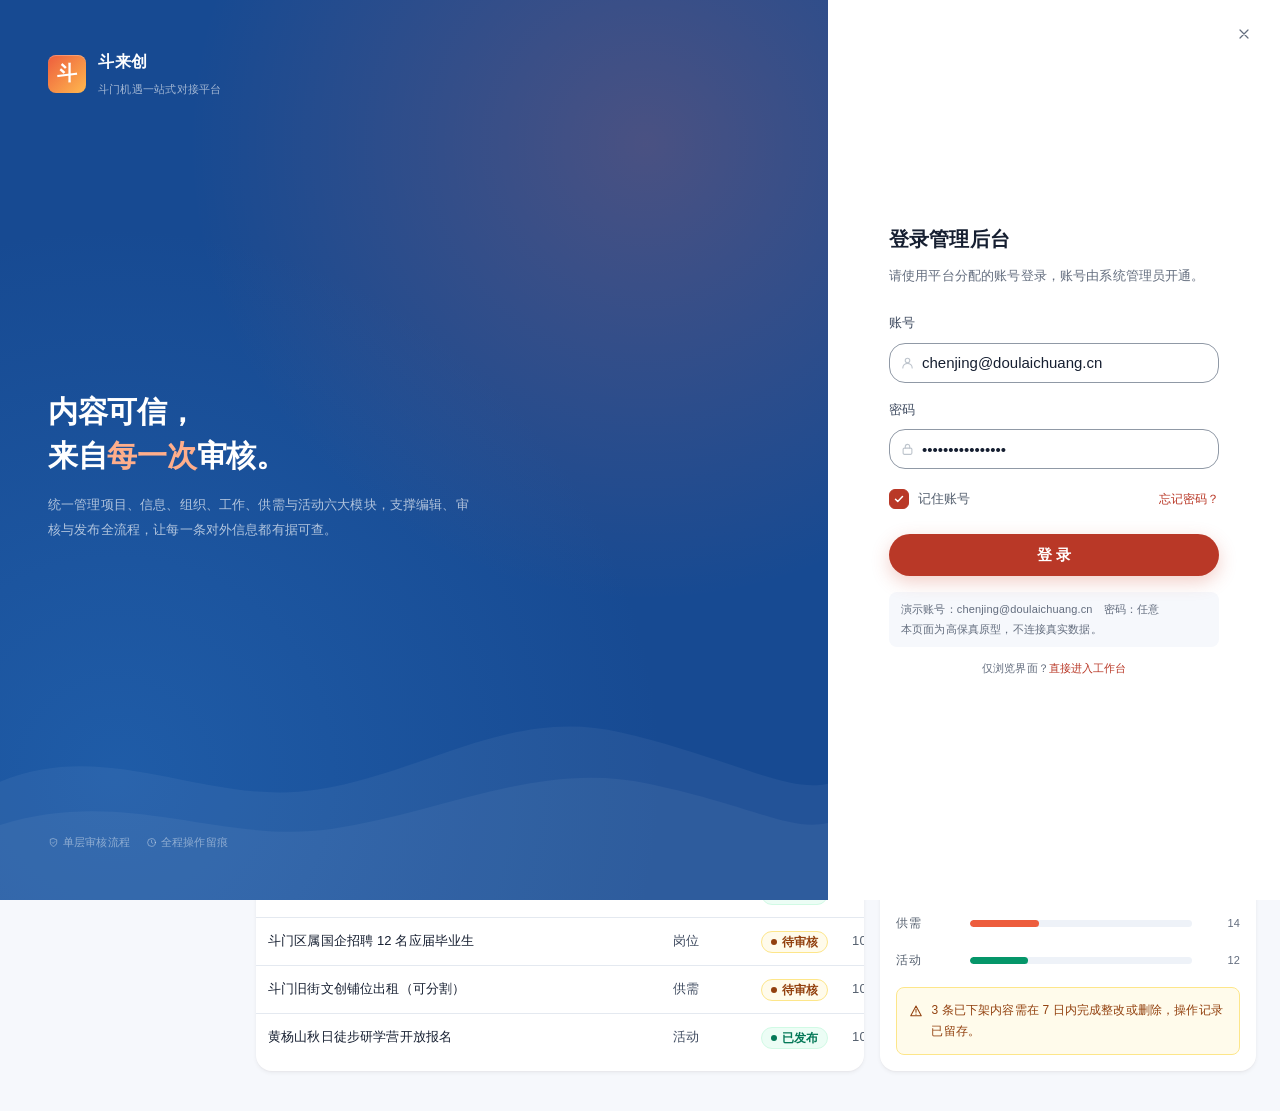
==== commit a26da1d9: "color and theme update" ====
--- a/src/admin/index.html
+++ b/src/admin/index.html
@@ -154,7 +154,7 @@
               </div>
               <div class="legend">
                 <span class="legend-item"><span class="legend-dot" style="background:var(--blue-600)"></span>已发布</span>
-                <span class="legend-item"><span class="legend-dot" style="background:var(--orange-500)"></span>待审核</span>
+                <span class="legend-item"><span class="legend-dot" style="background:var(--coral-500)"></span>待审核</span>
               </div>
             </div>
             <div class="panel-body">
@@ -320,7 +320,7 @@
                 </div>
                 <div class="dist-row">
                   <span class="dist-name">供需</span>
-                  <span class="dist-bar"><i style="width:31%;background:var(--orange-500)"></i></span>
+                  <span class="dist-bar"><i style="width:31%;background:var(--coral-500)"></i></span>
                   <span class="dist-val">14</span>
                 </div>
                 <div class="dist-row">
@@ -465,7 +465,7 @@
                   <div class="t-title">斗门区属国企招聘 12 名应届毕业生</div>
                   <div class="t-sub">井岸镇 · 全职</div>
                 </td>
-                <td><span class="tag tag-orange">岗位</span></td>
+                <td><span class="tag tag-coral">岗位</span></td>
                 <td><span class="status status-pending">待审核</span></td>
                 <td>李明</td>
                 <td class="t-num">10-23 15:02</td>
@@ -548,15 +548,16 @@
       </section>
 
       <!-- ============ 内容编辑 ============ -->
-      <section class="view" data-view="editor" data-title="内容管理 / 新建内容">
+      <section class="view" data-view="editor" data-title="内容管理 / 内容详情">
         <div class="page-head">
           <div>
-            <h1>新建内容</h1>
-            <p>内容保存为草稿后可继续编辑；提交审核后进入单层审核，通过即发布。</p>
+            <h1>内容详情</h1>
+            <p>已发布内容可直接下架；修改后需重新提交审核，审核通过前小程序端保持上一版本。</p>
           </div>
           <div class="page-head-actions">
-            <button class="btn btn-ghost" data-view="contents">取消</button>
-            <button class="btn btn-secondary" data-toast="草稿已保存"><i data-icon="file"></i>保存草稿</button>
+            <button class="btn btn-ghost" data-view="contents">返回列表</button>
+            <button class="btn btn-danger-soft" data-toast="已下架该内容，小程序端不再展示"><i data-icon="x"></i>下架</button>
+            <button class="btn btn-secondary" data-toast="修改已保存为草稿"><i data-icon="file"></i>保存修改</button>
             <button class="btn btn-primary" data-toast="已提交审核，等待审核结论"><i data-icon="send"></i>提交审核</button>
           </div>
         </div>
@@ -675,16 +676,12 @@
                   <div class="meta-row"><span class="k">内容编号</span><span class="v">自动生成</span></div>
                   <div class="meta-row"><span class="k">创建人</span><span class="v">陈静</span></div>
                   <div class="meta-row"><span class="k">创建时间</span><span class="v">2026-10-24 10:02</span></div>
-                  <div class="meta-row"><span class="k">当前状态</span><span class="status status-draft">草稿</span></div>
+                  <div class="meta-row"><span class="k">当前状态</span><span class="status status-published">已发布</span></div>
                 </div>
                 <div style="margin-top:14px;padding-top:14px;border-top:1px solid var(--line);">
-                  <div class="meta-row" style="margin-bottom:12px;">
+                  <div class="meta-row">
                     <span class="k">首页推荐</span>
                     <label class="switch"><input type="checkbox"><span></span></label>
-                  </div>
-                  <div class="meta-row">
-                    <span class="k">同步小程序</span>
-                    <label class="switch"><input type="checkbox" checked><span></span></label>
                   </div>
                 </div>
               </div>
@@ -742,7 +739,7 @@
           <div class="queue">
             <div class="queue-head">
               <h3>待审核队列</h3>
-              <span class="tag tag-orange">12 条</span>
+              <span class="tag tag-coral">12 条</span>
             </div>
             <button class="queue-item active">
               <div class="qi-top"><span class="tag tag-blue">信息</span><span class="tag tag-gray">待审核</span></div>
@@ -755,7 +752,7 @@
               <div class="qi-meta"><i data-icon="user"></i>李明 提交 · 10-23 15:02</div>
             </button>
             <button class="queue-item">
-              <div class="qi-top"><span class="tag tag-orange">岗位</span><span class="tag tag-gray">待审核</span></div>
+              <div class="qi-top"><span class="tag tag-coral">岗位</span><span class="tag tag-gray">待审核</span></div>
               <div class="qi-title">斗门区属国企招聘 12 名应届毕业生</div>
               <div class="qi-meta"><i data-icon="user"></i>李明 提交 · 10-23 11:18</div>
             </button>
@@ -1557,7 +1554,7 @@
                 <div class="rc-foot"><span class="rc-meta">1 个账号</span><button class="row-btn danger" data-toast="已删除角色，相关账号待重新分配">删除</button></div>
               </div>
               <div class="role-card">
-                <div class="rc-head"><h4>审核员</h4><span class="tag tag-orange">自定义</span></div>
+                <div class="rc-head"><h4>审核员</h4><span class="tag tag-coral">自定义</span></div>
                 <p class="rc-desc">内容审核（通过 / 不通过）、入会申请审批、报名确认。</p>
                 <div class="rc-foot"><span class="rc-meta">1 个账号</span><button class="row-btn danger" data-toast="已删除角色，相关账号待重新分配">删除</button></div>
               </div>
@@ -1815,7 +1812,7 @@
                 <td class="t-num">10-22 10:05:52</td>
                 <td>王敏</td>
                 <td>审核员</td>
-                <td><span class="tag tag-orange">退回修改</span></td>
+                <td><span class="tag tag-coral">退回修改</span></td>
                 <td class="t-title">湾区青年研学营活动回顾</td>
                 <td class="t-num">10.12.8.27</td>
                 <td><span class="status status-approved">成功</span></td>
--- a/src/assets/css/tokens.css
+++ b/src/assets/css/tokens.css
@@ -1,77 +1,134 @@
 /* =========================================================
    斗来创 · 设计令牌 (Design Tokens)
-   湾区青蓝 · 乡创暖橙 · 生态绿
+   v3.0 · 湾区落日 · 电光
+     品牌暖 = 珊瑚（行动）  科技冷 = 电光蓝（信息）  结构 = 深墨  语义 = 绿
+   规范见 DESIGN.md 第三～六章；页面样式不得写裸值
    ========================================================= */
 :root {
-  /* 主色：湾区青蓝 */
-  --blue-800: #0F3557;
-  --blue-700: #17497F;
-  --blue-600: #1F5FAF;
-  --blue-500: #2F7FD1;
-  --blue-300: #8CB7E6;
-  --blue-100: #DCE9F8;
-  --blue-50: #EDF3FB;
-
-  /* 辅助色：生态绿 */
-  --green-700: #24724A;
-  --green-600: #2E8B57;
-  --green-500: #3A9D7A;
-  --green-100: #D8EEE3;
-  --green-50: #E9F5EF;
-
-  /* 点缀色：暖橙 */
-  --orange-700: #B8590A;
-  --orange-600: #D96F14;
-  --orange-500: #F28C28;
-  --orange-400: #FF7A45;
-  --orange-100: #FCE2C8;
-  --orange-50: #FFF3E8;
-
-  /* 中性色 */
-  --ink-900: #16202B;
-  --ink-800: #22303E;
-  --ink-700: #33414F;
-  --ink-600: #475767;
-  --ink-500: #5C6B7A;
-  --ink-400: #8794A1;
-  --ink-300: #AEB8C2;
-  --ink-200: #CBD3DB;
-  --line: #E3E8EE;
-  --line-strong: #D2DAE3;
-  --bg: #F4F7FA;
-  --bg-deep: #EDF1F6;
+  /* ---------- 原语 · 珊瑚（品牌 / 行动） ---------- */
+  --coral-950: #54140D;
+  --coral-900: #752017;
+  --coral-800: #982D1F;
+  --coral-700: #B93827;
+  --coral-600: #CE442D;
+  --coral-500: #ED5D3D;
+  --coral-400: #FF825B;
+  --coral-300: #FFAE8B;
+  --coral-200: #FFD0B8;
+  --coral-100: #FFE6D6;
+  --coral-50: #FFF4EC;
+
+  /* ---------- 原语 · 琥珀（日落渐变第二停 / 高亮） ---------- */
+  --amber-700: #A95C00;
+  --amber-600: #DA7F00;
+  --amber-500: #F59900;
+  --amber-400: #FFB94F;
+  --amber-200: #FFDFA8;
+  --amber-50: #FFF5E1;
+
+  /* ---------- 原语 · 电光蓝（科技 / 信息，已从行动色降级） ---------- */
+  --blue-800: #174A92;
+  --blue-700: #0E66C8;
+  --blue-600: #1980E8;
+  --blue-500: #3B9CF6;
+  --blue-400: #6DB8F9;
+  --blue-300: #9FD2FB;
+  --blue-200: #C3E4FD;
+  --blue-100: #D0ECFF;
+  --blue-50: #ECF9FF;
+
+  /* ---------- 原语 · 生态绿（仅语义成功，禁止装饰性使用） ---------- */
+  --green-800: #065F46;
+  --green-700: #047857;
+  --green-600: #059669;
+  --green-500: #10B981;
+  --green-100: #D1FAE5;
+  --green-50: #ECFDF5;
+
+  /* ---------- 原语 · 中性（深墨带蓝紫倾向，自带科技冷感） ---------- */
+  --ink-950: #0D1321;
+  --ink-900: #161F31;
+  --ink-800: #273348;
+  --ink-700: #3F4B60;
+  --ink-600: #55606F;
+  --ink-500: #636D7E;
+  --ink-400: #9099A6;
+  --ink-300: #BEC5CD;
+  --ink-200: #DADEE5;
+  --ink-100: #EDF0F4;
+  --line: #E4E9F0;
+  --line-strong: #CBD5E1;
+  --border-control: var(--ink-400);
+  --bg: #F6F8FC;
+  --bg-deep: #EEF2F8;
   --surface: #FFFFFF;
-  --surface-2: #FAFCFE;
-
-  /* 状态色 */
-  --success: #2E8B57;
-  --success-50: #E9F5EF;
-  --info: #2F7FD1;
-  --info-50: #EDF3FB;
-  --warn: #B7791F;
-  --warn-700: #8A5A12;
-  --warn-50: #FFF6E5;
-  --danger: #D14343;
-  --danger-700: #A53232;
-  --danger-50: #FDECEC;
-
-  /* 圆角 */
+  --surface-2: #FAFBFE;
+  --surface-inverse: var(--ink-950);
+  --on-dark: #FFFFFF;
+
+  /* ---------- 原语 · 状态色 ---------- */
+  --success: #047857;
+  --success-50: #ECFDF5;
+  --info: var(--blue-700);
+  --info-50: var(--blue-50);
+  --warn: #B45309;
+  --warn-700: #92400E;
+  --warn-100: #FDE68A;
+  --warn-50: #FFFBEB;
+  --danger: #B91C1C;
+  --danger-700: #991B1B;
+  --danger-800: #7F1D1D;
+  --danger-100: #FECACA;
+  --danger-50: #FEF2F2;
+
+  /* ---------- 圆角 ---------- */
+  --r-2xs: 4px;
   --r-xs: 6px;
   --r-sm: 8px;
   --r-md: 12px;
   --r-lg: 16px;
   --r-xl: 20px;
-  --r-2xl: 28px;
+  --r-2xl: 24px;
+  --r-3xl: 32px;
   --r-pill: 999px;
 
-  /* 阴影：轻、淡，以层次分隔为主 */
-  --sh-1: 0 1px 2px rgba(16, 32, 52, .05);
-  --sh-2: 0 4px 14px rgba(16, 32, 52, .07);
-  --sh-3: 0 12px 32px rgba(16, 32, 52, .11);
-  --sh-4: 0 24px 60px rgba(9, 30, 54, .16);
-  --ring: 0 0 0 3px rgba(31, 95, 175, .18);
-
-  /* 间距 */
+  /* ---------- 阴影：暖调双层 + 品牌柔光（v3.0 由冷灰转暖） ---------- */
+  --sh-1: 0 1px 2px rgba(84, 20, 13, .04), 0 2px 4px rgba(13, 19, 33, .05);
+  --sh-2: 0 2px 6px rgba(84, 20, 13, .05), 0 10px 22px rgba(13, 19, 33, .07);
+  --sh-3: 0 8px 20px rgba(84, 20, 13, .07), 0 22px 48px rgba(13, 19, 33, .12);
+  --sh-4: 0 24px 64px rgba(13, 19, 33, .20);
+  --sh-brand: 0 6px 18px rgba(206, 68, 45, .26);
+  --sh-warm: 0 6px 18px rgba(245, 153, 0, .24);
+  --sh-glow: 0 8px 28px -8px rgba(237, 93, 61, .45);
+  --sh-tech: 0 8px 28px -8px rgba(59, 156, 246, .40);
+  --ring: 0 0 0 2px var(--surface), 0 0 0 4px var(--coral-600);
+  --ring-tech: 0 0 0 2px var(--surface), 0 0 0 4px var(--blue-500);
+
+  /* ---------- 描边 ---------- */
+  --bw-hairline: 1px;
+  --bw-control: 1px;
+  --bw-control-focus: 1.5px;
+  --bw-selected: 2px;
+  --hair-on-dark: 1px solid rgba(255, 255, 255, .10);
+
+  /* ---------- 渐变 ---------- */
+  --grad-brand: linear-gradient(135deg, #ED5D3D 0%, #FFB94F 100%);
+  --grad-sunset: linear-gradient(160deg, #FFB94F 0%, #ED5D3D 45%, #982D1F 100%);
+  --grad-tech: linear-gradient(150deg, #3B9CF6 0%, #0E66C8 55%, #0D1321 100%);
+  --grad-warm: linear-gradient(135deg, #ED5D3D 0%, #FFB94F 100%);
+  --grad-ink: linear-gradient(180deg, rgba(13, 19, 33, 0) 0%, rgba(13, 19, 33, .78) 100%);
+  --grad-hero: linear-gradient(155deg, #982D1F 0%, #54140D 45%, #0D1321 100%);
+  --grad-glass: linear-gradient(180deg, rgba(255, 255, 255, .78) 0%, rgba(255, 255, 255, .62) 100%);
+  /* 承载白字的卡片底色：起点也要满足白字 ≥ 4.5:1 */
+  --grad-feat-warm: linear-gradient(150deg, #CE442D 0%, #982D1F 58%, #54140D 100%);
+  --grad-feat-tech: linear-gradient(150deg, #0E66C8 0%, #174A92 58%, #0D1321 100%);
+  /* night surfaces: dark tech base + warm bloom, keeps white text >= 15:1 */
+  --grad-night: linear-gradient(165deg, #273348 0%, #161F31 45%, #0D1321 100%);
+  --grad-night-glow:
+    radial-gradient(120% 85% at 88% -8%, rgba(237, 93, 61, .40) 0%, rgba(237, 93, 61, 0) 62%),
+    linear-gradient(165deg, #273348 0%, #161F31 45%, #0D1321 100%);
+
+  /* ---------- 间距（4px 基线） ---------- */
   --sp-1: 4px;
   --sp-2: 8px;
   --sp-3: 12px;
@@ -81,17 +138,91 @@
   --sp-8: 32px;
   --sp-10: 40px;
   --sp-12: 48px;
-
-  /* 字体 */
-  --font: -apple-system, BlinkMacSystemFont, "PingFang SC", "Hiragino Sans GB",
-    "Microsoft YaHei", "Segoe UI", Roboto, "Helvetica Neue", Arial, sans-serif;
+  --sp-16: 64px;
+
+  /* ---------- 字体（全系统字体，含繁中字族） ---------- */
+  --font: -apple-system, BlinkMacSystemFont, "PingFang SC", "PingFang TC",
+    "Hiragino Sans GB", "Microsoft YaHei", "Microsoft JhengHei",
+    "Noto Sans CJK SC", "Noto Sans CJK TC", "Segoe UI", Roboto, sans-serif;
   --font-num: "SF Pro Display", "DIN Alternate", -apple-system, "Segoe UI", sans-serif;
 
-  /* 动效 */
-  --ease: cubic-bezier(.2, .8, .2, 1);
+  /* ---------- 字号角色 ---------- */
+  --fs-display: 28px;
+  --fs-h1: 24px;
+  --fs-h2: 20px;
+  --fs-h3: 17px;
+  --fs-title: 16px;
+  --fs-body-lg: 16px;
+  --fs-body: 15px;
+  --fs-caption: 13px;
+  --fs-micro: 12px;
+  --fs-tag: 11px;
+  --fs-kpi: 30px;
+  --fs-hero: 40px;   /* 仅设计总览页大标题，业务页面不得使用 */
+
+  /* ---------- 行高与字距（繁体模式下整体上调一档，见下方 .lang-hant） ---------- */
+  --lh-tight: 1.25;
+  --lh-snug: 1.45;
+  --lh-normal: 1.6;
+  --lh-body: 1.75;
+  --lh-relaxed: 1.85;
+  --ls-tight: -.015em;
+  --ls-snug: -.01em;
+  --ls-normal: .01em;
+  --ls-wide: .02em;
+  --ls-wider: .04em;
+  --ls-caps: .08em;
+
+  /* ---------- 动效 ---------- */
+  --dur-instant: 80ms;
   --dur-fast: 120ms;
   --dur: 200ms;
   --dur-slow: 300ms;
+  --dur-slower: 420ms;
+  --ease: cubic-bezier(.2, .8, .2, 1);
+  --ease-out: cubic-bezier(.16, 1, .3, 1);
+  --ease-in: cubic-bezier(.4, 0, 1, 1);
+  --ease-snap: cubic-bezier(.2, 1, .3, 1);
+  --stagger: 40ms;
+  --press-scale: .97;
+  --enter-shift: 8px;
+
+  /* ---------- 语义层 ---------- */
+  --text-1: var(--ink-900);
+  --text-2: var(--ink-700);
+  --text-3: var(--ink-500);
+  --text-meta: var(--ink-500);
+  --text-disabled: var(--ink-400);
+  --surface-1: var(--surface);
+  --surface-inset: var(--surface-2);
+  --surface-sunken: var(--bg-deep);
+  --surface-dark: var(--ink-950);
+  --border-hairline: var(--line);
+  --action: var(--coral-700);
+  --action-press: var(--coral-800);
+  --action-soft: var(--coral-50);
+  --action-soft-2: var(--coral-100);
+  --action-soft-ink: var(--coral-700);
+  --on-action: #FFFFFF;
+  --accent: var(--amber-400);
+  --accent-press: var(--amber-600);
+  --accent-ink: var(--amber-700);
+  --on-accent: var(--ink-900);
+  --tech: var(--blue-500);
+  --tech-ink: var(--blue-700);
+  --tech-soft: var(--blue-50);
+  --live: var(--blue-500);
+  --on-dark-2: rgba(255, 255, 255, .72);
+  --on-dark-3: rgba(255, 255, 255, .55);
+  --focus-ring: var(--ring);
+
+  /* ---------- 组件层 ---------- */
+  --control-h: 44px;
+  --btn-radius: var(--r-pill);
+  --card-radius: var(--r-xl);
+  --card-pad: var(--sp-4);
+  --glass-blur: 16px;
+  --dot-field: radial-gradient(circle at 1px 1px, rgba(255, 255, 255, .16) 1px, transparent 0);
 
   /* 层级 */
   --z-sticky: 20;
@@ -100,3 +231,45 @@
   --z-modal: 80;
   --z-toast: 100;
 }
+
+/* 小程序表面层：暖白纸感画布。后台 CMS 不继承，保持冷色专业观感。 */
+.device {
+  --bg: #FBF8F4;
+  --bg-deep: #F5F0EA;
+  --surface-2: #FCFAF7;
+  --line: #EDE7DF;
+  --line-strong: #DCD4C9;
+  --ring: 0 0 0 2px var(--surface), 0 0 0 4px var(--coral-500);
+}
+
+/* 后台 CMS：行动色保持冷色，避免暖色削弱管理端的秩序感。 */
+.admin-shell {
+  --action: var(--blue-700);
+  --action-press: var(--blue-800);
+  --action-soft: var(--blue-50);
+  --action-soft-2: var(--blue-100);
+  --action-soft-ink: var(--blue-700);
+  --ring: 0 0 0 2px var(--surface), 0 0 0 4px var(--blue-600);
+}
+
+/* 繁体脚本笔画更密：行高、字距、最小字号各上调一档。
+   .lang-hant 由简繁切换加在设备容器上，:lang() 兜底给独立打开的页面。 */
+:lang(zh-Hant),
+.lang-hant {
+  --lh-tight: 1.3;
+  --lh-snug: 1.5;
+  --lh-normal: 1.7;
+  --lh-body: 1.85;
+  --lh-relaxed: 1.9;
+  --ls-tight: 0;
+  --ls-snug: 0;
+  --ls-normal: .02em;
+  --ls-wide: .04em;
+  --ls-wider: .05em;
+  --fs-micro: 12px;
+  --fs-tag: 12px;
+
+  /* 让未显式声明排版的长文本也吃到繁体档位 */
+  line-height: var(--lh-body);
+  letter-spacing: var(--ls-normal);
+}
--- a/src/assets/css/base.css
+++ b/src/assets/css/base.css
@@ -10,13 +10,16 @@
 body {
   margin: 0;
   font-family: var(--font);
-  font-size: 14px;
-  line-height: 1.6;
+  font-size: var(--fs-body);
+  line-height: var(--lh-body);
+  letter-spacing: var(--ls-normal);
   color: var(--ink-700);
   background: var(--bg);
   -webkit-font-smoothing: antialiased;
   text-rendering: optimizeLegibility;
 }
+
+/* 繁体模式的行高 / 字距 / 最小字号由 tokens.css 的 .lang-hant 覆盖令牌实现 */
 
 h1, h2, h3, h4, h5, p, figure, blockquote, dl, dd { margin: 0; }
 ul, ol { margin: 0; padding: 0; list-style: none; }
@@ -25,9 +28,9 @@
 button { background: none; border: 0; padding: 0; cursor: pointer; }
 a { color: inherit; text-decoration: none; }
 table { border-collapse: collapse; width: 100%; }
-:focus-visible { outline: 2px solid var(--blue-500); outline-offset: 2px; }
-
-::selection { background: var(--blue-100); color: var(--blue-800); }
+:focus-visible { outline: 2px solid var(--action); outline-offset: 2px; }
+
+::selection { background: var(--coral-100); color: var(--coral-800); }
 
 /* 滚动条 */
 .scroll-y { overflow-y: auto; }
@@ -81,10 +84,10 @@
 .mb-3 { margin-bottom: var(--sp-3); }
 .mb-4 { margin-bottom: var(--sp-4); }
 .muted { color: var(--ink-500); }
-.dim { color: var(--ink-400); }
+.dim { color: var(--ink-500); }
 .strong { font-weight: 600; color: var(--ink-900); }
-.small { font-size: 12px; }
-.tiny { font-size: 11px; }
+.small { font-size: var(--fs-caption); }
+.tiny { font-size: var(--fs-tag); }
 .num { font-family: var(--font-num); font-variant-numeric: tabular-nums; }
 .truncate { overflow: hidden; text-overflow: ellipsis; white-space: nowrap; }
 .clamp-2 { display: -webkit-box; -webkit-line-clamp: 2; -webkit-box-orient: vertical; overflow: hidden; }
@@ -101,77 +104,127 @@
   align-items: center;
   justify-content: center;
   gap: 7px;
-  height: 42px;
+  height: var(--control-h);
   padding: 0 18px;
-  border-radius: var(--r-md);
-  font-size: 14px;
+  border-radius: var(--btn-radius);
+  font-size: var(--fs-body);
   font-weight: 600;
   letter-spacing: .01em;
   border: 1px solid transparent;
   cursor: pointer;
   white-space: nowrap;
-  transition: background var(--dur) var(--ease), border-color var(--dur) var(--ease),
-    color var(--dur) var(--ease), box-shadow var(--dur) var(--ease), transform var(--dur-fast) var(--ease);
+  transition: background-color var(--dur-fast) var(--ease), border-color var(--dur-fast) var(--ease),
+    color var(--dur-fast) var(--ease), box-shadow var(--dur) var(--ease),
+    transform var(--dur-fast) var(--ease-out);
 }
 .btn i[data-icon] { font-size: 17px; }
-.btn:active { transform: translateY(1px); }
-.btn:disabled, .btn[aria-disabled="true"] { opacity: .45; cursor: not-allowed; transform: none; }
-
-.btn-primary { background: var(--blue-600); color: #fff; box-shadow: 0 2px 6px rgba(31, 95, 175, .22); }
-.btn-primary:hover { background: var(--blue-700); }
-.btn-accent { background: var(--orange-700); color: #fff; box-shadow: 0 2px 8px rgba(184, 89, 10, .26); }
-.btn-accent:hover { background: #9E4C06; }
-.btn-secondary { background: #fff; border-color: var(--line-strong); color: var(--ink-700); }
-.btn-secondary:hover { border-color: var(--blue-300); color: var(--blue-700); background: var(--blue-50); }
-.btn-ghost { background: transparent; color: var(--blue-600); }
-.btn-ghost:hover { background: var(--blue-50); }
-.btn-soft { background: var(--blue-50); color: var(--blue-700); }
-.btn-soft:hover { background: var(--blue-100); }
-.btn-danger { background: var(--danger); color: #fff; }
-.btn-danger:hover { background: #B93737; }
+
+/* 变体只替换色值，尺寸与状态逻辑共用 */
+.btn-primary { background: var(--action); color: var(--on-action); box-shadow: var(--sh-brand); }
+.btn-accent { background: var(--accent); color: var(--on-accent); }
+.btn-secondary { background: var(--surface); border-color: var(--line-strong); color: var(--ink-700); }
+.btn-ghost { background: transparent; color: var(--ink-600); }
+.btn-soft { background: var(--action-soft); color: var(--action-soft-ink); }
+.btn-danger { background: var(--danger); color: var(--on-dark); }
 .btn-danger-soft { background: var(--danger-50); color: var(--danger-700); }
-.btn-green { background: var(--green-700); color: #fff; }
-.btn-green:hover { background: #1D5E3D; }
-.btn-glass { background: rgba(255, 255, 255, .14); color: #fff; border-color: rgba(255, 255, 255, .28); backdrop-filter: blur(6px); }
-.btn-glass:hover { background: rgba(255, 255, 255, .22); }
-.btn-sm { height: 32px; padding: 0 12px; font-size: 12.5px; border-radius: var(--r-sm); gap: 5px; }
+.btn-green { background: var(--green-700); color: var(--on-dark); }
+.btn-glass { background: rgba(255, 255, 255, .14); color: var(--on-dark); border-color: rgba(255, 255, 255, .28); backdrop-filter: blur(var(--glass-blur)); }
+
+/* hover 仅精细指针生效：触屏不实现，避免点击后卡在 hover 态 */
+@media (hover: hover) and (pointer: fine) {
+  .btn-primary:hover { background: var(--action-press); box-shadow: var(--sh-glow); transform: translateY(-1px); }
+  .btn-accent:hover { background: var(--accent-press); box-shadow: var(--sh-warm); transform: translateY(-1px); }
+  .btn-secondary:hover { border-color: var(--coral-300); color: var(--action-press); background: var(--action-soft); }
+  .btn-ghost:hover { background: var(--bg-deep); color: var(--ink-900); }
+  .btn-soft:hover { background: var(--action-soft-2); }
+  .btn-danger:hover { background: var(--danger-800); }
+  .btn-green:hover { background: var(--green-800); }
+  .btn-glass:hover { background: rgba(255, 255, 255, .22); }
+}
+
+/* 按压只缩不位移，松开由 --ease-out 收回 */
+.btn:active { transform: scale(var(--press-scale)); box-shadow: none; }
+.btn:focus-visible { outline: none; box-shadow: var(--ring); }
+.btn:disabled,
+.btn[aria-disabled="true"] {
+  background: var(--ink-200);
+  color: var(--text-disabled);
+  border-color: transparent;
+  box-shadow: none;
+  transform: none;
+  cursor: not-allowed;
+}
+.btn.is-loading { pointer-events: none; }
+.btn.is-loading::before {
+  content: "";
+  width: 15px;
+  height: 15px;
+  flex: none;
+  border-radius: 50%;
+  border: 2px solid currentColor;
+  border-top-color: transparent;
+  animation: spin .8s linear infinite;
+}
+
+/* 玻璃按钮必须有实色降级 */
+@supports not (backdrop-filter: blur(1px)) {
+  .btn-glass { background: rgba(11, 18, 32, .55); }
+}
+
+.btn-sm { height: 32px; padding: 0 12px; font-size: var(--fs-caption); border-radius: var(--r-pill); gap: 5px; }
 .btn-sm i[data-icon] { font-size: 15px; }
-.btn-lg { height: 50px; padding: 0 26px; font-size: 16px; border-radius: var(--r-lg); }
+.btn-lg { height: 48px; padding: 0 24px; font-size: var(--fs-body-lg); border-radius: var(--btn-radius); }
 .btn-block { width: 100%; }
-.btn-icon { width: 40px; height: 40px; padding: 0; border-radius: var(--r-md); }
+.btn-icon { width: var(--control-h); height: var(--control-h); padding: 0; border-radius: var(--btn-radius); }
 .btn-icon.btn-sm { width: 32px; height: 32px; }
 
 .icon-btn {
   display: inline-flex;
   align-items: center;
   justify-content: center;
-  width: 38px;
-  height: 38px;
-  border-radius: var(--r-md);
+  width: var(--control-h);
+  height: var(--control-h);
+  border-radius: var(--btn-radius);
   color: var(--ink-500);
   font-size: 20px;
-  transition: background var(--dur) var(--ease), color var(--dur) var(--ease);
-}
-.icon-btn:hover { background: var(--bg-deep); color: var(--ink-900); }
+  transition: background-color var(--dur-fast) var(--ease), color var(--dur-fast) var(--ease);
+}
+.icon-btn:focus-visible { outline: none; box-shadow: var(--ring); }
+@media (hover: hover) and (pointer: fine) {
+  .icon-btn:hover { background: var(--surface-sunken); color: var(--ink-900); }
+  .icon-btn.light:hover { background: rgba(255, 255, 255, .14); color: var(--on-dark); }
+}
 .icon-btn.light { color: rgba(255, 255, 255, .9); }
-.icon-btn.light:hover { background: rgba(255, 255, 255, .14); color: #fff; }
 
 .link {
-  color: var(--blue-600);
+  color: var(--action);
   font-weight: 500;
   cursor: pointer;
-  transition: color var(--dur) var(--ease);
-}
-.link:hover { color: var(--blue-700); text-decoration: underline; text-underline-offset: 3px; }
+  transition: color var(--dur-fast) var(--ease);
+}
+.link:focus-visible { outline: none; box-shadow: var(--ring); border-radius: var(--r-xs); }
+@media (hover: hover) and (pointer: fine) {
+  .link:hover { color: var(--action-press); text-decoration: underline; text-underline-offset: 3px; }
+  .link-more:hover { color: var(--action); }
+}
 .link-more {
   display: inline-flex;
   align-items: center;
   gap: 2px;
-  font-size: 12.5px;
-  color: var(--ink-400);
-  font-weight: 500;
-}
-.link-more:hover { color: var(--blue-600); }
+  height: 28px;
+  padding: 0 var(--sp-2) 0 var(--sp-3);
+  border-radius: var(--r-pill);
+  background: var(--surface);
+  box-shadow: var(--sh-1);
+  font-size: var(--fs-caption);
+  color: var(--ink-600);
+  font-weight: 600;
+  transition: background-color var(--dur-fast) var(--ease-out),
+              color var(--dur-fast) var(--ease-out),
+              box-shadow var(--dur-fast) var(--ease-out);
+}
+.link-more:hover { color: var(--action); box-shadow: var(--sh-2); }
+.link-more:active { transform: scale(.97); }
 .link-more i[data-icon] { font-size: 14px; }
 
 /* ---------- 标签 / 状态 ---------- */
@@ -179,48 +232,63 @@
   display: inline-flex;
   align-items: center;
   gap: 5px;
-  height: 23px;
-  padding: 0 8px;
-  border-radius: var(--r-xs);
-  font-size: 11.5px;
-  font-weight: 500;
+  height: 22px;
+  padding: 0 9px;
+  border-radius: var(--r-pill);
+  font-size: var(--fs-tag);
+  font-weight: 600;
+  letter-spacing: .02em;
   line-height: 1;
   white-space: nowrap;
 }
 .tag-blue { background: var(--blue-50); color: var(--blue-700); }
 .tag-green { background: var(--green-50); color: var(--green-700); }
-.tag-orange { background: var(--orange-50); color: var(--orange-600); }
-.tag-gray { background: #F1F4F8; color: var(--ink-500); }
+.tag-coral { background: var(--coral-50); color: var(--coral-700); }
+.tag-amber { background: var(--amber-50); color: var(--amber-700); }
+.tag-tech { background: var(--blue-50); color: var(--blue-700); }
+.tag-gray { background: var(--surface-sunken); color: var(--ink-500); }
 .tag-red { background: var(--danger-50); color: var(--danger-700); }
 .tag-warn { background: var(--warn-50); color: var(--warn-700); }
 .tag-outline { background: transparent; border: 1px solid var(--line-strong); color: var(--ink-500); }
-.tag-lg { height: 27px; padding: 0 10px; font-size: 12.5px; border-radius: var(--r-sm); }
+.tag-lg { height: 28px; padding: 0 11px; font-size: var(--fs-micro); }
+
+/* 可点击标签：只换底色，不做位移（元素过小，位移会显得抖动） */
+.tag-click {
+  cursor: pointer;
+  transition: background-color var(--dur-fast) var(--ease), color var(--dur-fast) var(--ease);
+}
+.tag-click[aria-selected="true"] { background: var(--action); color: var(--on-action); }
+@media (hover: hover) and (pointer: fine) {
+  .tag-click:hover { background: var(--action-soft-2); color: var(--action-soft-ink); }
+}
 
 .status {
   display: inline-flex;
   align-items: center;
-  gap: 6px;
-  height: 25px;
+  gap: 5px;
+  height: 22px;
   padding: 0 9px;
   border-radius: var(--r-pill);
-  font-size: 12px;
-  font-weight: 500;
+  border: 1px solid transparent;
+  font-size: var(--fs-micro);
+  font-weight: 600;
+  letter-spacing: .01em;
   line-height: 1;
   white-space: nowrap;
 }
 .status::before {
   content: "";
-  width: 5px;
-  height: 5px;
+  width: 6px;
+  height: 6px;
   border-radius: 50%;
   background: currentColor;
   flex: none;
 }
-.status-published, .status-approved { background: var(--success-50); color: var(--green-700); }
-.status-pending, .status-review { background: var(--warn-50); color: var(--warn-700); }
-.status-draft { background: #F1F4F8; color: var(--ink-500); }
-.status-offline, .status-rejected { background: var(--danger-50); color: var(--danger-700); }
-.status-info { background: var(--info-50); color: var(--blue-700); }
+.status-published, .status-approved { background: var(--success-50); color: var(--green-700); border-color: var(--green-100); }
+.status-pending, .status-review { background: var(--warn-50); color: var(--warn-700); border-color: var(--warn-100); }
+.status-draft { background: var(--surface-sunken); color: var(--ink-500); border-color: var(--line-strong); }
+.status-offline, .status-rejected { background: var(--danger-50); color: var(--danger-700); border-color: var(--danger-100); }
+.status-info { background: var(--info-50); color: var(--blue-700); border-color: var(--blue-100); }
 
 .badge-count {
   display: inline-flex;
@@ -230,20 +298,28 @@
   height: 18px;
   padding: 0 5px;
   border-radius: var(--r-pill);
-  background: var(--danger);
-  color: #fff;
-  font-size: 10.5px;
-  font-weight: 600;
+  background: var(--action);
+  color: var(--on-action);
+  font-size: var(--fs-tag);
+  font-weight: 700;
   font-family: var(--font-num);
+  box-shadow: var(--sh-brand);
 }
 
 /* ---------- 卡片 ---------- */
 .card {
   background: var(--surface);
-  border: 1px solid var(--line);
-  border-radius: var(--r-lg);
+  border-radius: var(--card-radius);
   box-shadow: var(--sh-1);
 }
+.card-interactive {
+  cursor: pointer;
+  transition: box-shadow var(--dur) var(--ease), transform var(--dur) var(--ease-out);
+}
+@media (hover: hover) and (pointer: fine) {
+  .card-interactive:hover { box-shadow: var(--sh-2); transform: translateY(-2px); }
+}
+.card-interactive:active { transform: scale(.985); box-shadow: var(--sh-1); }
 .card-pad { padding: var(--sp-5); }
 .card-head {
   display: flex;
@@ -252,8 +328,8 @@
   gap: var(--sp-4);
   padding: 18px 20px 0;
 }
-.card-title { font-size: 15px; font-weight: 600; color: var(--ink-900); }
-.card-sub { font-size: 12.5px; color: var(--ink-400); margin-top: 3px; }
+.card-title { font-size: var(--fs-title); font-weight: 600; color: var(--ink-900); letter-spacing: -.005em; }
+.card-sub { font-size: var(--fs-caption); color: var(--ink-500); margin-top: 3px; line-height: 1.7; }
 
 /* ---------- 表单 ---------- */
 .field { display: flex; flex-direction: column; gap: 7px; }
@@ -269,21 +345,32 @@
 .req { color: var(--danger); font-weight: 600; }
 .input, .select, .textarea {
   width: 100%;
-  height: 42px;
-  padding: 0 12px;
-  background: #fff;
-  border: 1px solid var(--line-strong);
-  border-radius: var(--r-sm);
-  font-size: 14px;
+  height: var(--control-h);
+  padding: 0 14px;
+  background: var(--surface);
+  border: 1px solid var(--border-control);
+  border-radius: var(--r-lg);
+  font-size: var(--fs-body);
   color: var(--ink-900);
-  transition: border-color var(--dur) var(--ease), box-shadow var(--dur) var(--ease);
+  transition: border-color var(--dur-fast) var(--ease), box-shadow var(--dur-fast) var(--ease);
   outline: none;
 }
-.textarea { height: auto; min-height: 96px; padding: 10px 12px; line-height: 1.7; resize: vertical; }
-.input::placeholder, .textarea::placeholder { color: var(--ink-300); }
-.input:hover, .select:hover, .textarea:hover { border-color: var(--blue-300); }
-.input:focus, .select:focus, .textarea:focus { border-color: var(--blue-500); box-shadow: var(--ring); }
-.input:disabled, .select:disabled, .textarea:disabled { background: var(--bg-deep); color: var(--ink-400); cursor: not-allowed; }
+.textarea { height: auto; min-height: 104px; padding: 12px 14px; line-height: 1.75; resize: vertical; }
+.input::placeholder, .textarea::placeholder { color: var(--ink-500); }
+@media (hover: hover) and (pointer: fine) {
+  .input:hover, .select:hover, .textarea:hover { border-color: var(--ink-500); }
+}
+.input:focus, .select:focus, .textarea:focus {
+  border-color: var(--action);
+  box-shadow: inset 0 0 0 1px var(--action), 0 0 0 3px rgba(206, 68, 45, .18);
+}
+.input:disabled, .select:disabled, .textarea:disabled {
+  background: var(--surface-sunken);
+  border-color: var(--line);
+  color: var(--text-disabled);
+  cursor: not-allowed;
+}
+.input[readonly] { background: var(--surface-2); border-color: var(--line); color: var(--ink-600); }
 .select {
   appearance: none;
   padding-right: 34px;
@@ -291,52 +378,81 @@
   background-repeat: no-repeat;
   background-position: right 12px center;
 }
-.hint { font-size: 12px; color: var(--ink-400); line-height: 1.6; }
+.hint { font-size: 12px; color: var(--ink-500); line-height: 1.6; }
 .err-msg { font-size: 12px; color: var(--danger); display: flex; align-items: center; gap: 4px; }
 .err-msg i[data-icon] { font-size: 14px; }
 .field.has-error .input, .field.has-error .select, .field.has-error .textarea { border-color: var(--danger); }
 .input-affix { position: relative; display: flex; align-items: center; }
-.input-affix i[data-icon] { position: absolute; left: 12px; font-size: 18px; color: var(--ink-400); pointer-events: none; }
+.input-affix i[data-icon] { position: absolute; left: 12px; font-size: 18px; color: var(--ink-500); pointer-events: none; }
 .input-affix .input { padding-left: 38px; }
-.input-affix .affix-right { position: absolute; right: 12px; font-size: 18px; color: var(--ink-400); }
+.input-affix .affix-right { position: absolute; right: 12px; font-size: 18px; color: var(--ink-500); }
 
 .check { display: flex; align-items: flex-start; gap: 9px; cursor: pointer; font-size: 13px; color: var(--ink-600); line-height: 1.6; }
-.check input { appearance: none; width: 18px; height: 18px; margin: 1px 0 0; border: 1.5px solid var(--line-strong); border-radius: 5px; background: #fff; flex: none; cursor: pointer; transition: all var(--dur) var(--ease); }
-.check input:checked { background: var(--blue-600); border-color: var(--blue-600); background-image: url("data:image/svg+xml,%3Csvg xmlns='http://www.w3.org/2000/svg' width='12' height='12' viewBox='0 0 24 24' fill='none' stroke='white' stroke-width='3' stroke-linecap='round' stroke-linejoin='round'%3E%3Cpath d='m5 12.5 4.5 4.5L19 7'/%3E%3C/svg%3E"); background-repeat: no-repeat; background-position: center; }
+.check input { appearance: none; width: 20px; height: 20px; margin: 0; border: 1.5px solid var(--border-control); border-radius: var(--r-xs); background: var(--surface); flex: none; cursor: pointer; transition: background-color var(--dur-fast) var(--ease), border-color var(--dur-fast) var(--ease); }
+.check input:checked { background: var(--action); border-color: var(--action); background-image: url("data:image/svg+xml,%3Csvg xmlns='http://www.w3.org/2000/svg' width='12' height='12' viewBox='0 0 24 24' fill='none' stroke='white' stroke-width='3' stroke-linecap='round' stroke-linejoin='round'%3E%3Cpath d='m5 12.5 4.5 4.5L19 7'/%3E%3C/svg%3E"); background-repeat: no-repeat; background-position: center; }
 .check input:focus-visible { box-shadow: var(--ring); }
-.check a { color: var(--blue-600); }
-
-.switch { position: relative; display: inline-flex; width: 40px; height: 23px; flex: none; }
-.switch input { appearance: none; width: 100%; height: 100%; margin: 0; border-radius: 99px; background: var(--ink-200); cursor: pointer; transition: background var(--dur) var(--ease); position: relative; }
-.switch input::after { content: ""; position: absolute; top: 2.5px; left: 2.5px; width: 18px; height: 18px; border-radius: 50%; background: #fff; box-shadow: var(--sh-1); transition: transform var(--dur) var(--ease); }
-.switch input:checked { background: var(--blue-600); }
-.switch input:checked::after { transform: translateX(17px); }
+.check a { color: var(--action); }
+
+.switch { position: relative; display: inline-flex; width: 44px; height: 26px; flex: none; }
+.switch input {
+  appearance: none;
+  width: 100%;
+  height: 100%;
+  margin: 0;
+  border-radius: var(--r-pill);
+  background: var(--ink-200);
+  border: 1px solid var(--border-control);
+  cursor: pointer;
+  transition: background-color var(--dur) var(--ease), border-color var(--dur) var(--ease);
+  position: relative;
+}
+.switch input::after {
+  content: "";
+  position: absolute;
+  top: 2px;
+  left: 2px;
+  width: 20px;
+  height: 20px;
+  border-radius: 50%;
+  background: var(--surface);
+  box-shadow: var(--sh-1);
+  transition: transform var(--dur) var(--ease-snap);
+}
+.switch input:checked { background: var(--action); border-color: var(--action); }
+.switch input:checked::after { transform: translateX(18px); }
+.switch input:focus-visible { outline: none; box-shadow: var(--ring); }
+.switch input:disabled { opacity: .5; cursor: not-allowed; }
 
 .segmented {
   display: inline-flex;
   gap: 2px;
   padding: 3px;
-  background: var(--bg-deep);
-  border-radius: var(--r-sm);
+  background: var(--surface-sunken);
+  border-radius: var(--r-pill);
 }
 .segmented button {
   height: 30px;
   padding: 0 14px;
-  border-radius: 6px;
-  font-size: 12.5px;
+  border-radius: var(--r-pill);
+  font-size: var(--fs-caption);
   font-weight: 500;
   color: var(--ink-500);
-  transition: all var(--dur) var(--ease);
-}
-.segmented button.active { background: #fff; color: var(--blue-700); box-shadow: var(--sh-1); font-weight: 600; }
+  transition: background-color var(--dur-fast) var(--ease), color var(--dur-fast) var(--ease),
+    box-shadow var(--dur) var(--ease);
+}
+.segmented button:focus-visible { outline: none; box-shadow: var(--ring); }
+@media (hover: hover) and (pointer: fine) {
+  .segmented button:not(.active):hover { color: var(--ink-900); background: var(--ink-200); }
+}
+.segmented button.active { background: var(--surface); color: var(--action-press); box-shadow: var(--sh-1); font-weight: 600; }
 
 /* ---------- 头像 / 媒体 ---------- */
 .avatar {
   width: 40px;
   height: 40px;
   border-radius: 50%;
-  background: linear-gradient(135deg, var(--blue-500), var(--blue-700));
-  color: #fff;
+  background: var(--grad-brand);
+  color: var(--on-action);
   display: inline-flex;
   align-items: center;
   justify-content: center;
@@ -347,32 +463,56 @@
 .avatar-lg { width: 56px; height: 56px; font-size: 20px; }
 .avatar-sm { width: 30px; height: 30px; font-size: 12px; }
 .avatar-green { background: linear-gradient(135deg, var(--green-500), var(--green-700)); }
-.avatar-orange { background: linear-gradient(135deg, var(--orange-400), var(--orange-600)); }
-.avatar-gray { background: linear-gradient(135deg, #B9C4D0, #8A97A3); }
+.avatar-orange { background: linear-gradient(135deg, var(--coral-400), var(--coral-600)); }
+.avatar-gray { background: linear-gradient(135deg, var(--ink-300), var(--ink-500)); }
+
+/* 叠层头像：用于「N 人已报名」这类社交证明 */
+.avatar-stack { display: inline-flex; align-items: center; }
+.avatar-stack > * { margin-left: -8px; box-shadow: 0 0 0 2px var(--surface); }
+.avatar-stack > *:first-child { margin-left: 0; }
+.avatar-stack .more {
+  width: 30px; height: 30px; border-radius: 50%;
+  background: var(--surface-sunken); color: var(--ink-600);
+  display: inline-flex; align-items: center; justify-content: center;
+  font-size: var(--fs-tag); font-weight: 600; font-family: var(--font-num);
+}
+
+/* 玻璃浮层：只用于压在图片/视频上的悬浮控件，必须有实色降级 */
+.glass {
+  background: rgba(255, 255, 255, .16);
+  border: 1px solid rgba(255, 255, 255, .28);
+  backdrop-filter: blur(var(--glass-blur)) saturate(140%);
+}
+@supports not (backdrop-filter: blur(1px)) {
+  .glass { background: rgba(13, 19, 33, .62); }
+}
 
 /* 抽象水乡纹理占位图 */
 .media {
   position: relative;
   overflow: hidden;
-  background: linear-gradient(135deg, #CFE0F5 0%, #DDEBE2 100%);
+  background: linear-gradient(135deg, var(--coral-100) 0%, var(--amber-200) 100%);
   isolation: isolate;
 }
 .media::before {
   content: "";
   position: absolute;
   inset: 0;
-  background-image: url("data:image/svg+xml,%3Csvg xmlns='http://www.w3.org/2000/svg' viewBox='0 0 400 240' preserveAspectRatio='none'%3E%3Ccircle cx='322' cy='58' r='26' fill='%23F28C28' opacity='0.5'/%3E%3Cpath d='M0 150 Q60 118 120 145 T240 140 T400 126 V240 H0Z' fill='%23ffffff' opacity='0.16'/%3E%3Cg fill='none' stroke='%23ffffff' stroke-width='1.2' opacity='0.5'%3E%3Cpath d='M-20 180 Q80 140 180 168 T420 150'/%3E%3Cpath d='M-20 200 Q90 165 190 190 T420 175'/%3E%3Cpath d='M-20 220 Q100 190 200 210 T420 198'/%3E%3C/g%3E%3C/svg%3E");
+  background-image: url("data:image/svg+xml,%3Csvg xmlns='http://www.w3.org/2000/svg' viewBox='0 0 400 240' preserveAspectRatio='none'%3E%3Ccircle cx='322' cy='58' r='26' fill='%23FF6B4A' opacity='0.5'/%3E%3Cpath d='M0 150 Q60 118 120 145 T240 140 T400 126 V240 H0Z' fill='%23ffffff' opacity='0.16'/%3E%3Cg fill='none' stroke='%23ffffff' stroke-width='1.2' opacity='0.5'%3E%3Cpath d='M-20 180 Q80 140 180 168 T420 150'/%3E%3Cpath d='M-20 200 Q90 165 190 190 T420 175'/%3E%3Cpath d='M-20 220 Q100 190 200 210 T420 198'/%3E%3C/g%3E%3C/svg%3E");
   background-size: cover;
   background-position: center;
   opacity: .9;
 }
 .media > * { position: relative; z-index: 1; }
-.media.tone-blue { background: linear-gradient(135deg, #BFD6F0 0%, #8FB4DD 100%); }
-.media.tone-green { background: linear-gradient(135deg, #BFDCCB 0%, #8CBF9F 100%); }
-.media.tone-warm { background: linear-gradient(135deg, #F6D9BC 0%, #E8B98C 100%); }
-.media.tone-teal { background: linear-gradient(135deg, #B9D8D8 0%, #7FB3B8 100%); }
-.media.tone-deep { background: linear-gradient(135deg, #17497F 0%, #0F3557 100%); }
+.media.tone-blue { background: linear-gradient(135deg, var(--blue-100) 0%, var(--blue-300) 100%); }
+.media.tone-green { background: linear-gradient(135deg, var(--coral-100) 0%, var(--coral-400) 100%); }
+.media.tone-warm { background: linear-gradient(135deg, var(--coral-100) 0%, var(--coral-400) 100%); }
+.media.tone-sunset { background: linear-gradient(135deg, var(--coral-300) 0%, var(--amber-400) 100%); }
+.media.tone-teal { background: linear-gradient(135deg, var(--blue-100) 0%, var(--blue-500) 100%); }
+.media.tone-deep { background: linear-gradient(135deg, var(--blue-800) 0%, var(--ink-900) 100%); }
 .media.tone-deep::before { opacity: .35; }
+.media.tone-tech { background: var(--grad-tech); }
+.media.tone-tech::before { opacity: .5; }
 
 /* ---------- 分隔 / 空态 ---------- */
 .divider { height: 1px; background: var(--line); border: 0; margin: 0; }
@@ -385,21 +525,22 @@
   gap: 10px;
   padding: 48px 24px;
   text-align: center;
-  color: var(--ink-400);
+  color: var(--ink-500);
 }
 .empty .empty-icon {
   width: 56px;
   height: 56px;
-  border-radius: 18px;
-  background: var(--bg-deep);
-  color: var(--ink-300);
+  border-radius: var(--r-lg);
+  background: var(--action-soft);
+  color: var(--action);
   display: flex;
   align-items: center;
   justify-content: center;
   font-size: 26px;
 }
-.empty h4 { font-size: 14px; font-weight: 600; color: var(--ink-600); }
-.empty p { font-size: 12.5px; max-width: 260px; }
+.empty h4 { font-size: var(--fs-body); font-weight: 600; color: var(--ink-800); }
+.empty p { font-size: var(--fs-caption); line-height: 1.75; max-width: 260px; color: var(--ink-500); }
+.empty .empty-action { margin-top: var(--sp-2); }
 
 /* ---------- 提示条 ---------- */
 .notice {
@@ -408,41 +549,68 @@
   gap: 10px;
   padding: 12px 14px;
   border-radius: var(--r-md);
-  font-size: 12.5px;
-  line-height: 1.65;
+  border: 1px solid var(--blue-100);
+  font-size: var(--fs-caption);
+  line-height: var(--lh-normal);
   background: var(--blue-50);
   color: var(--blue-700);
 }
 .notice i[data-icon] { font-size: 16px; margin-top: 1px; flex: none; }
-.notice-warn { background: var(--warn-50); color: #8A5A12; }
-.notice-danger { background: var(--danger-50); color: #A53232; }
-.notice-green { background: var(--green-50); color: var(--green-700); }
-.notice-neutral { background: var(--bg-deep); color: var(--ink-600); }
+.notice-warn { background: var(--warn-50); color: var(--warn-700); border-color: var(--warn-100); }
+.notice-danger { background: var(--danger-50); color: var(--danger-700); border-color: var(--danger-100); }
+.notice-green { background: var(--green-50); color: var(--green-700); border-color: var(--green-100); }
+.notice-neutral { background: var(--surface-sunken); color: var(--ink-600); border-color: var(--line-strong); }
 
 /* ---------- 骨架屏 ---------- */
 .skeleton {
-  background: linear-gradient(90deg, #EEF2F7 25%, #F7F9FC 37%, #EEF2F7 63%);
+  background: linear-gradient(90deg, var(--bg-deep) 25%, var(--surface-2) 37%, var(--bg-deep) 63%);
   background-size: 400% 100%;
-  animation: skeleton 1.4s ease infinite;
-  border-radius: 6px;
+  animation: skeleton 1.4s linear infinite;
+  border-radius: var(--r-sm);
 }
 @keyframes skeleton { 0% { background-position: 100% 50%; } 100% { background-position: 0 50%; } }
 
 /* ---------- 动效 ---------- */
+/* 只动 opacity / transform，绝不动 width、height、top、margin 等布局属性 */
 @keyframes fade-up {
-  from { opacity: 0; transform: translateY(10px); }
+  from { opacity: 0; transform: translateY(var(--enter-shift)); }
   to { opacity: 1; transform: none; }
 }
 @keyframes fade-in { from { opacity: 0; } to { opacity: 1; } }
 @keyframes toast-in {
-  from { opacity: 0; transform: translate(-50%, 10px) scale(.96); }
+  from { opacity: 0; transform: translate(-50%, 12px) scale(.96); }
   to { opacity: 1; transform: translate(-50%, 0) scale(1); }
 }
+@keyframes spin { to { transform: rotate(360deg); } }
+
+.anim-in { animation: fade-in var(--dur) var(--ease-out) both; }
+.anim-up { animation: fade-up var(--dur-slow) var(--ease-out) both; }
+
+/* 列表逐项进入：最多 8 项，超出后共用同一延迟，避免长列表同时排队动画 */
+.stagger > * { animation: fade-up var(--dur-slow) var(--ease-out) both; }
+.stagger > *:nth-child(1) { animation-delay: calc(var(--stagger) * 0); }
+.stagger > *:nth-child(2) { animation-delay: calc(var(--stagger) * 1); }
+.stagger > *:nth-child(3) { animation-delay: calc(var(--stagger) * 2); }
+.stagger > *:nth-child(4) { animation-delay: calc(var(--stagger) * 3); }
+.stagger > *:nth-child(5) { animation-delay: calc(var(--stagger) * 4); }
+.stagger > *:nth-child(6) { animation-delay: calc(var(--stagger) * 5); }
+.stagger > *:nth-child(7) { animation-delay: calc(var(--stagger) * 6); }
+.stagger > *:nth-child(8) { animation-delay: calc(var(--stagger) * 7); }
+.stagger > *:nth-child(n+9) { animation-delay: calc(var(--stagger) * 8); }
+
+/* 降级：系统开启「减弱动态效果」时全部瞬时完成，仅保留 120ms 纯淡入，避免内容硬切 */
 @media (prefers-reduced-motion: reduce) {
   *, *::before, *::after {
     animation-duration: .001ms !important;
     animation-iteration-count: 1 !important;
+    animation-delay: 0ms !important;
     transition-duration: .001ms !important;
     scroll-behavior: auto !important;
   }
-}
+  .anim-in,
+  .anim-up,
+  .stagger > * { animation: fade-in 120ms linear both !important; }
+  .card-interactive:hover,
+  .btn-primary:hover,
+  .btn-accent:hover { transform: none; }
+}
--- a/src/assets/css/admin.css
+++ b/src/assets/css/admin.css
@@ -21,230 +21,247 @@
   background: var(--blue-800);
   display: flex;
   flex-direction: column;
-  padding: 18px 14px 14px;
+  padding: var(--sp-5) var(--sp-4) var(--sp-4);
   overflow-y: auto;
   scrollbar-width: thin;
 }
-.as-brand { display: flex; align-items: center; gap: 10px; padding: 0 6px 18px; }
+.as-brand { display: flex; align-items: center; gap: var(--sp-3); padding: 0 var(--sp-2) var(--sp-5); }
 .as-mark {
-  width: 34px; height: 34px; border-radius: 9px;
-  background: linear-gradient(150deg, #2F7FD1, #1F5FAF);
-  color: #fff; font-size: 17px; font-weight: 700;
+  width: 34px; height: 34px; border-radius: var(--r-sm);
+  background: var(--grad-brand);
+  color: var(--on-dark); font-size: var(--fs-h3); font-weight: 700;
   display: flex; align-items: center; justify-content: center;
-  letter-spacing: .02em; flex: none;
+  letter-spacing: var(--ls-wide); flex: none;
   box-shadow: inset 0 1px 0 rgba(255,255,255,.25);
 }
-.as-brand-text strong { display: block; color: #fff; font-size: 14px; font-weight: 600; letter-spacing: .02em; }
-.as-brand-text span { display: block; color: rgba(255,255,255,.55); font-size: 10.5px; margin-top: 2px; }
+.as-brand-text strong { display: block; color: var(--on-dark); font-size: var(--fs-body); font-weight: 600; letter-spacing: var(--ls-wide); }
+.as-brand-text span { display: block; color: rgba(255,255,255,.55); font-size: var(--fs-tag); margin-top: var(--sp-1); }
 
 .as-scroll { flex: 1; }
-.as-group { margin-bottom: 16px; }
+.as-group { margin-bottom: var(--sp-4); }
 .as-group-label {
-  font-size: 10px; font-weight: 600; letter-spacing: .12em;
-  color: rgba(255,255,255,.38); padding: 0 10px; margin-bottom: 6px;
+  font-size: var(--fs-tag); font-weight: 600; letter-spacing: var(--ls-caps);
+  color: rgba(255,255,255,.38); padding: 0 var(--sp-3); margin-bottom: var(--sp-2);
 }
 .as-item {
-  display: flex; align-items: center; gap: 9px;
-  width: 100%; padding: 8px 10px; border-radius: 8px;
-  color: rgba(255,255,255,.72); font-size: 13px; font-weight: 500;
+  display: flex; align-items: center; gap: var(--sp-2);
+  width: 100%; padding: var(--sp-2) var(--sp-3); border-radius: var(--r-sm);
+  color: rgba(255,255,255,.72); font-size: var(--fs-body); font-weight: 500;
   transition: background var(--dur-fast) var(--ease), color var(--dur-fast) var(--ease);
   text-align: left; position: relative;
 }
 .as-item i[data-icon] { font-size: 16px; opacity: .8; flex: none; }
-.as-item:hover { background: rgba(255,255,255,.07); color: #fff; }
-.as-item.active { background: rgba(255,255,255,.13); color: #fff; font-weight: 600; }
+.as-item:hover { background: rgba(255,255,255,.07); color: var(--on-dark); }
+.as-item.active {
+  background: rgba(255,255,255,.13); color: var(--on-dark); font-weight: 600;
+  box-shadow: inset 2px 0 0 var(--coral-500);
+}
 .as-item.active i[data-icon] { opacity: 1; }
 .as-item.active::after {
   content: ""; position: absolute; right: 10px; top: 50%;
   width: 5px; height: 5px; margin-top: -2.5px;
-  border-radius: 50%; background: var(--orange-500);
+  border-radius: 50%; background: var(--coral-500);
 }
 .as-count {
-  margin-left: auto; font-size: 10.5px; font-weight: 600;
-  padding: 1px 6px; border-radius: var(--r-pill);
-  background: rgba(255,255,255,.16); color: #fff;
-}
-.as-item.active .as-count { background: var(--orange-500); color: #3A1E00; }
-.as-foot { padding-top: 12px; border-top: 1px solid rgba(255,255,255,.1); }
+  margin-left: auto; font-size: var(--fs-tag); font-weight: 600;
+  padding: var(--sp-1) var(--sp-2); border-radius: var(--r-pill);
+  background: rgba(255,255,255,.16); color: var(--on-dark);
+}
+.as-item.active .as-count { background: var(--coral-500); color: var(--ink-900); }
+.as-foot { padding-top: var(--sp-3); border-top: 1px solid rgba(255,255,255,.1); }
 .as-user {
-  display: flex; align-items: center; gap: 9px;
-  padding: 8px 6px; border-radius: 8px; width: 100%;
+  display: flex; align-items: center; gap: var(--sp-2);
+  padding: var(--sp-2) var(--sp-2); border-radius: var(--r-sm); width: 100%;
 }
 .as-user:hover { background: rgba(255,255,255,.07); }
 .as-avatar {
   width: 30px; height: 30px; border-radius: 50%; flex: none;
-  background: rgba(255,255,255,.15); color: #fff;
+  background: rgba(255,255,255,.15); color: var(--on-dark);
   display: flex; align-items: center; justify-content: center;
-  font-size: 12px; font-weight: 600;
+  font-size: var(--fs-caption); font-weight: 600;
 }
 .as-user-text { min-width: 0; text-align: left; }
-.as-user-text strong { display: block; color: #fff; font-size: 12px; font-weight: 500; }
-.as-user-text span { display: block; color: rgba(255,255,255,.5); font-size: 10px; margin-top: 1px; }
+.as-user-text strong { display: block; color: var(--on-dark); font-size: var(--fs-caption); font-weight: 500; }
+.as-user-text span { display: block; color: rgba(255,255,255,.5); font-size: var(--fs-tag); margin-top: var(--sp-1); }
 
 /* ---------- 主区 ---------- */
 .admin-main { display: flex; flex-direction: column; min-width: 0; }
 
 .admin-topbar {
   height: 58px; flex: none;
-  background: rgba(255,255,255,.92);
+  background: rgba(255,255,255,.88);
+  backdrop-filter: blur(10px);
   border-bottom: 1px solid var(--line);
-  display: flex; align-items: center; gap: 16px;
-  padding: 0 24px; position: sticky; top: 0; z-index: var(--z-sticky);
-}
-.tb-crumb { display: flex; align-items: center; gap: 7px; font-size: 12px; color: var(--ink-400); min-width: 0; }
+  display: flex; align-items: center; gap: var(--sp-4);
+  padding: 0 var(--sp-6); position: sticky; top: 0; z-index: var(--z-sticky);
+}
+.tb-crumb { display: flex; align-items: center; gap: var(--sp-2); font-size: var(--fs-caption); color: var(--ink-500); min-width: 0; }
 .tb-crumb i[data-icon] { font-size: 13px; }
-.tb-crumb strong { color: var(--ink-800); font-weight: 600; font-size: 13px; }
+.tb-crumb strong { color: var(--ink-800); font-weight: 600; font-size: var(--fs-body); }
 .tb-search {
-  margin-left: auto; display: flex; align-items: center; gap: 7px;
+  margin-left: auto; display: flex; align-items: center; gap: var(--sp-2);
   background: var(--bg); border: 1px solid var(--line);
-  border-radius: 8px; padding: 0 10px; height: 32px; width: 240px;
-  color: var(--ink-400); font-size: 12px;
+  border-radius: var(--r-sm); padding: 0 var(--sp-3); height: 32px; width: 240px;
+  color: var(--ink-500); font-size: var(--fs-caption);
 }
 .tb-search i[data-icon] { font-size: 14px; flex: none; }
-.tb-search input { flex: 1; min-width: 0; border: 0; background: none; outline: 0; font-size: 12px; color: var(--ink-800); }
+.tb-search input { flex: 1; min-width: 0; border: 0; background: none; outline: 0; font-size: var(--fs-caption); color: var(--ink-800); }
 .tb-search input::placeholder { color: var(--ink-300); }
-.tb-actions { display: flex; align-items: center; gap: 4px; }
+.tb-actions { display: flex; align-items: center; gap: var(--sp-1); }
 .tb-btn {
-  width: 32px; height: 32px; border-radius: 8px;
+  width: 32px; height: 32px; border-radius: var(--r-sm);
   display: flex; align-items: center; justify-content: center;
-  color: var(--ink-500); font-size: 16px; position: relative;
-}
+  color: var(--ink-500); font-size: var(--fs-title); position: relative;
+}
+.tb-btn { transition: background var(--dur-fast) var(--ease), color var(--dur-fast) var(--ease); }
 .tb-btn:hover { background: var(--bg); color: var(--ink-800); }
 .tb-dot {
   position: absolute; top: 6px; right: 7px;
   width: 6px; height: 6px; border-radius: 50%;
-  background: var(--orange-500); border: 1.5px solid #fff;
-}
-.tb-sep { width: 1px; height: 20px; background: var(--line); margin: 0 6px; }
-.tb-account { display: flex; align-items: center; gap: 8px; padding: 3px 8px 3px 3px; border-radius: var(--r-pill); }
+  background: var(--coral-500); border: 1.5px solid var(--on-dark);
+}
+.tb-sep { width: 1px; height: 20px; background: var(--line); margin: 0 var(--sp-2); }
+.tb-account { display: flex; align-items: center; gap: var(--sp-2); padding: var(--sp-1) var(--sp-2) var(--sp-1) var(--sp-1); border-radius: var(--r-pill); }
 .tb-account:hover { background: var(--bg); }
-.tb-account .avatar { width: 26px; height: 26px; font-size: 11px; }
-.tb-account-text { line-height: 1.25; text-align: left; }
-.tb-account-text strong { display: block; font-size: 12px; font-weight: 600; color: var(--ink-800); }
-.tb-account-text span { display: block; font-size: 10px; color: var(--ink-400); }
-
-.admin-content { padding: 22px 26px 40px; flex: 1; }
+.tb-account .avatar { width: 26px; height: 26px; font-size: var(--fs-tag); }
+.tb-account-text { line-height: var(--lh-tight); text-align: left; }
+.tb-account-text strong { display: block; font-size: var(--fs-caption); font-weight: 600; color: var(--ink-800); }
+.tb-account-text span { display: block; font-size: var(--fs-tag); color: var(--ink-500); }
+
+.admin-content { padding: var(--sp-6) var(--sp-6) var(--sp-10); flex: 1; }
 .view { display: none; }
-.view.active { display: block; animation: fade-up var(--dur-slow) var(--ease); }
+.view.active { display: block; }
+.view.active > *:not(.admin-toast) { animation: fade-up var(--dur-slow) var(--ease-out) both; }
+.view.active > *:nth-child(2) { animation-delay: calc(var(--stagger) * 1); }
+.view.active > *:nth-child(3) { animation-delay: calc(var(--stagger) * 2); }
+.view.active > *:nth-child(4) { animation-delay: calc(var(--stagger) * 3); }
+.view.active > *:nth-child(5) { animation-delay: calc(var(--stagger) * 4); }
 
 /* ---------- 页头 ---------- */
-.page-head { display: flex; align-items: flex-start; justify-content: space-between; gap: 18px; margin-bottom: 20px; }
-.page-head h1 { font-size: 21px; font-weight: 700; color: var(--ink-900); letter-spacing: -.01em; }
-.page-head p { font-size: 12.5px; color: var(--ink-500); margin-top: 5px; line-height: 1.6; }
-.page-head-actions { display: flex; align-items: center; gap: 8px; flex: none; }
+.page-head { display: flex; align-items: flex-start; justify-content: space-between; gap: var(--sp-5); margin-bottom: var(--sp-5); }
+.page-head h1 { font-size: var(--fs-h2); font-weight: 700; color: var(--ink-900); letter-spacing: var(--ls-snug); }
+.page-head p { font-size: var(--fs-caption); color: var(--ink-500); margin-top: var(--sp-1); line-height: var(--lh-normal); }
+.page-head-actions { display: flex; align-items: center; gap: var(--sp-2); flex: none; }
 
 /* ---------- KPI ---------- */
-.kpi-grid { display: grid; grid-template-columns: repeat(4, 1fr); gap: 14px; margin-bottom: 18px; }
+.kpi-grid { display: grid; grid-template-columns: repeat(4, 1fr); gap: var(--sp-4); margin-bottom: var(--sp-5); }
 .kpi {
-  background: #fff; border: 1px solid var(--line); border-radius: var(--r-md);
-  padding: 15px 16px 14px; position: relative; overflow: hidden;
-}
-.kpi-label { display: flex; align-items: center; gap: 7px; font-size: 11.5px; color: var(--ink-500); font-weight: 500; }
-.kpi-label i[data-icon] { font-size: 14px; color: var(--ink-400); }
-.kpi-value { font-family: var(--font-num); font-size: 27px; font-weight: 700; color: var(--ink-900); line-height: 1.15; margin-top: 9px; letter-spacing: -.01em; }
-.kpi-value small { font-size: 12px; font-weight: 500; color: var(--ink-400); margin-left: 3px; }
-.kpi-foot { display: flex; align-items: center; gap: 6px; margin-top: 8px; font-size: 11px; color: var(--ink-400); }
-.kpi-delta { display: inline-flex; align-items: center; gap: 2px; font-weight: 600; }
+  background: var(--surface); border-radius: var(--r-lg);
+  padding: var(--sp-4) var(--sp-4) var(--sp-4); position: relative; overflow: hidden;
+  box-shadow: var(--sh-1);
+  transition: box-shadow var(--dur) var(--ease);
+}
+.kpi:hover { box-shadow: var(--sh-2); }
+.kpi-label { display: flex; align-items: center; gap: var(--sp-2); font-size: var(--fs-micro); color: var(--ink-500); font-weight: 500; }
+.kpi-label i[data-icon] { font-size: 14px; color: var(--ink-500); }
+.kpi-value { font-family: var(--font-num); font-size: var(--fs-kpi); font-weight: 700; color: var(--ink-900); line-height: var(--lh-tight); margin-top: var(--sp-2); letter-spacing: var(--ls-snug); }
+.kpi-value small { font-size: var(--fs-caption); font-weight: 500; color: var(--ink-500); margin-left: var(--sp-1); }
+.kpi-foot { display: flex; align-items: center; gap: var(--sp-2); margin-top: var(--sp-2); font-size: var(--fs-tag); color: var(--ink-500); }
+.kpi-delta { display: inline-flex; align-items: center; gap: var(--sp-1); font-weight: 600; }
 .kpi-delta.up { color: var(--green-600); }
 .kpi-delta.down { color: var(--danger); }
 .kpi-delta i[data-icon] { font-size: 11px; }
 .kpi-spark { position: absolute; right: 14px; bottom: 12px; opacity: .5; }
 
 /* ---------- 面板 ---------- */
-.grid-2 { display: grid; grid-template-columns: minmax(0, 1.62fr) minmax(0, 1fr); gap: 14px; }
-.grid-2-eq { display: grid; grid-template-columns: repeat(2, minmax(0, 1fr)); gap: 14px; }
-.panel { background: #fff; border: 1px solid var(--line); border-radius: var(--r-md); overflow: hidden; }
+.grid-2 { display: grid; grid-template-columns: minmax(0, 1.62fr) minmax(0, 1fr); gap: var(--sp-4); }
+.grid-2-eq { display: grid; grid-template-columns: repeat(2, minmax(0, 1fr)); gap: var(--sp-4); }
+.panel { background: var(--surface); border-radius: var(--r-lg); overflow: hidden; box-shadow: var(--sh-1); }
 .panel-head {
-  display: flex; align-items: center; justify-content: space-between; gap: 12px;
-  padding: 14px 16px; border-bottom: 1px solid var(--line);
-}
-.panel-head h3 { font-size: 14px; font-weight: 600; color: var(--ink-800); }
-.panel-head p { font-size: 11px; color: var(--ink-400); margin-top: 2px; }
-.panel-body { padding: 16px; }
+  display: flex; align-items: center; justify-content: space-between; gap: var(--sp-3);
+  padding: var(--sp-4) var(--sp-4); border-bottom: 1px solid var(--line);
+}
+.panel-head h3 { font-size: var(--fs-body); font-weight: 600; color: var(--ink-800); }
+.panel-head p { font-size: var(--fs-tag); color: var(--ink-500); margin-top: var(--sp-1); }
+.panel-body { padding: var(--sp-4); }
 .panel-body.flush { padding: 0; }
-.panel-link { font-size: 11.5px; color: var(--blue-600); font-weight: 500; display: inline-flex; align-items: center; gap: 3px; }
+.panel-link { font-size: var(--fs-micro); color: var(--action); font-weight: 500; display: inline-flex; align-items: center; gap: var(--sp-1); }
+.panel-link { transition: color var(--dur-fast) var(--ease); }
 .panel-link:hover { text-decoration: underline; }
 
 /* ---------- 柱状图 ---------- */
-.bar-chart { display: flex; align-items: flex-end; gap: 10px; height: 168px; padding: 4px 2px 0; }
-.bar-col { flex: 1; display: flex; flex-direction: column; align-items: center; justify-content: flex-end; gap: 7px; height: 100%; }
-.bar-stack { width: 100%; max-width: 34px; display: flex; flex-direction: column; justify-content: flex-end; gap: 2px; flex: 1; }
-.bar { border-radius: 3px 3px 1px 1px; min-height: 3px; }
+.bar-chart { display: flex; align-items: flex-end; gap: var(--sp-3); height: 168px; padding: var(--sp-1) var(--sp-1) 0; }
+.bar-col { flex: 1; display: flex; flex-direction: column; align-items: center; justify-content: flex-end; gap: var(--sp-2); height: 100%; }
+.bar-stack { width: 100%; max-width: 34px; display: flex; flex-direction: column; justify-content: flex-end; gap: var(--sp-1); flex: 1; }
+.bar { border-radius: var(--r-2xs) var(--r-2xs) 0 0; min-height: 3px; }
 .bar.b-blue { background: var(--blue-600); }
 .bar.b-green { background: var(--green-500); }
-.bar.b-orange { background: var(--orange-500); }
-.bar-label { font-size: 10.5px; color: var(--ink-400); font-family: var(--font-num); }
-.legend { display: flex; align-items: center; gap: 14px; flex-wrap: wrap; }
-.legend-item { display: flex; align-items: center; gap: 5px; font-size: 11px; color: var(--ink-500); }
-.legend-dot { width: 7px; height: 7px; border-radius: 2px; }
+.bar.b-orange { background: var(--coral-500); }
+.bar-label { font-size: var(--fs-tag); color: var(--ink-500); font-family: var(--font-num); }
+.legend { display: flex; align-items: center; gap: var(--sp-4); flex-wrap: wrap; }
+.legend-item { display: flex; align-items: center; gap: var(--sp-1); font-size: var(--fs-tag); color: var(--ink-500); }
+.legend-dot { width: 7px; height: 7px; border-radius: var(--r-2xs); }
 
 /* ---------- 待办列表 ---------- */
 .todo-list { display: flex; flex-direction: column; }
 .todo-row {
-  display: flex; align-items: center; gap: 11px;
-  padding: 12px 16px; border-bottom: 1px solid var(--line);
+  display: flex; align-items: center; gap: var(--sp-3);
+  padding: var(--sp-3) var(--sp-4); border-bottom: 1px solid var(--line);
   width: 100%; text-align: left;
 }
 .todo-row:last-child { border-bottom: 0; }
+.todo-row { transition: background var(--dur-fast) var(--ease); }
 .todo-row:hover { background: var(--surface-2); }
 .todo-icon {
-  width: 32px; height: 32px; border-radius: 8px; flex: none;
-  display: flex; align-items: center; justify-content: center; font-size: 15px;
+  width: 32px; height: 32px; border-radius: var(--r-sm); flex: none;
+  display: flex; align-items: center; justify-content: center; font-size: var(--fs-body-lg);
 }
 .todo-icon.blue { background: var(--blue-50); color: var(--blue-600); }
-.todo-icon.orange { background: var(--orange-50); color: var(--orange-600); }
+.todo-icon.orange { background: var(--coral-50); color: var(--coral-600); }
 .todo-icon.green { background: var(--green-50); color: var(--green-600); }
 .todo-icon.red { background: var(--danger-50); color: var(--danger); }
 .todo-body { flex: 1; min-width: 0; }
-.todo-body h4 { font-size: 12.5px; font-weight: 500; color: var(--ink-800); }
-.todo-body p { font-size: 11px; color: var(--ink-400); margin-top: 2px; }
-.todo-num { font-family: var(--font-num); font-size: 15px; font-weight: 700; color: var(--ink-800); }
+.todo-body h4 { font-size: var(--fs-caption); font-weight: 500; color: var(--ink-800); }
+.todo-body p { font-size: var(--fs-tag); color: var(--ink-500); margin-top: var(--sp-1); }
+.todo-num { font-family: var(--font-num); font-size: var(--fs-body-lg); font-weight: 700; color: var(--ink-800); }
 
 /* ---------- 工具条 ---------- */
 .toolbar {
-  display: flex; align-items: center; gap: 9px; flex-wrap: wrap;
-  padding: 12px 14px; background: #fff;
+  display: flex; align-items: center; gap: var(--sp-2); flex-wrap: wrap;
+  padding: var(--sp-3) var(--sp-4); background: var(--surface);
   border: 1px solid var(--line); border-bottom: 0;
   border-radius: var(--r-md) var(--r-md) 0 0;
 }
 .toolbar-search {
-  display: flex; align-items: center; gap: 7px;
-  border: 1px solid var(--line-strong); border-radius: 7px;
-  padding: 0 10px; height: 32px; width: 240px; color: var(--ink-400); font-size: 12px;
-  background: #fff;
+  display: flex; align-items: center; gap: var(--sp-2);
+  border: 1px solid var(--line-strong); border-radius: var(--r-xs);
+  padding: 0 var(--sp-3); height: 32px; width: 240px; color: var(--ink-500); font-size: var(--fs-caption);
+  background: var(--surface);
 }
 .toolbar-search i[data-icon] { font-size: 14px; }
-.toolbar-search input { flex: 1; min-width: 0; border: 0; outline: 0; font-size: 12px; background: none; color: var(--ink-800); }
+.toolbar-search input { flex: 1; min-width: 0; border: 0; outline: 0; font-size: var(--fs-caption); background: none; color: var(--ink-800); }
 .toolbar-search input::placeholder { color: var(--ink-300); }
-.toolbar .select, .toolbar .input { height: 32px; font-size: 12px; }
+.toolbar .select, .toolbar .input { height: 32px; font-size: var(--fs-caption); }
 .toolbar-spacer { flex: 1; }
 
 /* ---------- 数据表 ---------- */
-.table-wrap { background: #fff; border: 1px solid var(--line); border-radius: 0 0 var(--r-md) var(--r-md); overflow-x: auto; }
+.table-wrap { background: var(--surface); border: 1px solid var(--line); border-radius: 0 0 var(--r-md) var(--r-md); overflow-x: auto; }
 .table-wrap.standalone { border-radius: var(--r-md); }
-.dt { width: 100%; min-width: 680px; border-collapse: separate; border-spacing: 0; font-size: 12.5px; }
+.dt { width: 100%; min-width: 680px; border-collapse: separate; border-spacing: 0; font-size: var(--fs-caption); }
 .dt thead th {
   background: var(--surface-2);
   border-bottom: 1px solid var(--line);
-  padding: 9px 12px; text-align: left;
-  font-size: 11px; font-weight: 600; color: var(--ink-500);
-  white-space: nowrap; letter-spacing: .02em;
-}
-.dt tbody td { padding: 11px 12px; border-bottom: 1px solid var(--line); color: var(--ink-700); vertical-align: middle; }
+  padding: var(--sp-2) var(--sp-3); text-align: left;
+  font-size: var(--fs-tag); font-weight: 600; color: var(--ink-500);
+  white-space: nowrap; letter-spacing: var(--ls-wide);
+}
+.dt tbody td { padding: var(--sp-3) var(--sp-3); border-bottom: 1px solid var(--line); color: var(--ink-700); vertical-align: middle; }
 .dt tbody tr:last-child td { border-bottom: 0; }
-.dt tbody tr:hover { background: var(--surface-2); }
+.dt tbody tr { transition: background var(--dur-fast) var(--ease); }
+.dt tbody tr:hover { background: var(--blue-50); }
 .dt .col-check { width: 34px; padding-right: 0; }
-.dt .col-num { width: 46px; color: var(--ink-400); font-family: var(--font-num); font-size: 11.5px; }
+.dt .col-num { width: 46px; color: var(--ink-500); font-family: var(--font-num); font-size: var(--fs-micro); }
 .dt .col-act { width: 128px; text-align: right; }
 .dt .t-title { color: var(--ink-900); font-weight: 500; max-width: 340px; }
-.dt .t-title:hover { color: var(--blue-600); }
-.dt .t-sub { font-size: 10.5px; color: var(--ink-400); margin-top: 2px; }
+.dt .t-title:hover { color: var(--action); }
+.dt .t-sub { font-size: var(--fs-tag); color: var(--ink-500); margin-top: var(--sp-1); }
 .dt .t-num { font-family: var(--font-num); color: var(--ink-600); }
-.row-actions { display: flex; align-items: center; gap: 2px; justify-content: flex-end; }
+.row-actions { display: flex; align-items: center; gap: var(--sp-1); justify-content: flex-end; }
 .row-btn {
-  padding: 4px 7px; border-radius: 6px; font-size: 11.5px;
+  padding: var(--sp-1) var(--sp-2); border-radius: var(--r-xs); font-size: var(--fs-micro);
   color: var(--blue-600); font-weight: 500; white-space: nowrap;
 }
+.row-btn { transition: background var(--dur-fast) var(--ease), color var(--dur-fast) var(--ease); }
 .row-btn:hover { background: var(--blue-50); }
 .row-btn.danger { color: var(--danger); }
 .row-btn.danger:hover { background: var(--danger-50); }
@@ -254,97 +271,101 @@
 /* 分页 */
 .pager {
   display: flex; align-items: center; justify-content: space-between;
-  gap: 12px; padding: 11px 14px; background: #fff;
+  gap: var(--sp-3); padding: var(--sp-3) var(--sp-4); background: var(--surface);
   border: 1px solid var(--line); border-top: 0;
   border-radius: 0 0 var(--r-md) var(--r-md);
-  font-size: 11.5px; color: var(--ink-400);
-}
-.pager-btns { display: flex; align-items: center; gap: 3px; }
+  font-size: var(--fs-micro); color: var(--ink-500);
+}
+.pager-btns { display: flex; align-items: center; gap: var(--sp-1); }
 .pg {
-  min-width: 27px; height: 27px; padding: 0 7px; border-radius: 6px;
+  min-width: 27px; height: 27px; padding: 0 var(--sp-2); border-radius: var(--r-xs);
   display: flex; align-items: center; justify-content: center;
-  font-size: 11.5px; color: var(--ink-600); font-family: var(--font-num);
-}
+  font-size: var(--fs-micro); color: var(--ink-600); font-family: var(--font-num);
+}
+.pg { transition: background var(--dur-fast) var(--ease), color var(--dur-fast) var(--ease); }
 .pg:hover { background: var(--bg); }
-.pg.active { background: var(--blue-600); color: #fff; font-weight: 600; }
+.pg.active { background: var(--action); color: var(--on-action); font-weight: 600; }
 .pg:disabled { color: var(--ink-300); }
 
 /* ---------- 内容类型 tab ---------- */
-.type-tabs { display: flex; align-items: center; gap: 2px; border-bottom: 1px solid var(--line); margin-bottom: 0; }
+.type-tabs { display: flex; align-items: center; gap: var(--sp-1); border-bottom: 1px solid var(--line); margin-bottom: 0; }
 .type-tab {
-  padding: 9px 13px 10px; font-size: 12.5px; color: var(--ink-500);
+  padding: var(--sp-2) var(--sp-3) var(--sp-3); font-size: var(--fs-caption); color: var(--ink-500);
   border-bottom: 2px solid transparent; margin-bottom: -1px; font-weight: 500;
-  display: flex; align-items: center; gap: 6px;
-}
+  display: flex; align-items: center; gap: var(--sp-2);
+}
+.type-tab { transition: color var(--dur-fast) var(--ease), border-color var(--dur-fast) var(--ease); }
 .type-tab:hover { color: var(--ink-800); }
-.type-tab.active { color: var(--blue-600); border-bottom-color: var(--blue-600); font-weight: 600; }
-.type-tab .n { font-family: var(--font-num); font-size: 10.5px; padding: 1px 5px; border-radius: var(--r-pill); background: var(--bg); color: var(--ink-500); }
-.type-tab.active .n { background: var(--blue-50); color: var(--blue-600); }
+.type-tab.active { color: var(--action); border-bottom-color: var(--action); font-weight: 600; }
+.type-tab .n { font-family: var(--font-num); font-size: var(--fs-tag); padding: var(--sp-1) var(--sp-1); border-radius: var(--r-pill); background: var(--bg); color: var(--ink-500); }
+.type-tab.active .n { background: var(--action-soft); color: var(--action); }
 
 /* ---------- 编辑页 ---------- */
-.editor-grid { display: grid; grid-template-columns: minmax(0, 1fr) 316px; gap: 14px; align-items: start; }
-.form-panel { background: #fff; border: 1px solid var(--line); border-radius: var(--r-md); padding: 18px 20px; }
-.form-panel + .form-panel { margin-top: 14px; }
-.form-panel h3 { font-size: 13.5px; font-weight: 600; color: var(--ink-800); display: flex; align-items: center; gap: 7px; }
-.form-panel h3 i[data-icon] { font-size: 15px; color: var(--blue-600); }
-.form-panel .fp-desc { font-size: 11.5px; color: var(--ink-400); margin-top: 4px; }
-.fp-body { margin-top: 16px; display: flex; flex-direction: column; gap: 15px; }
-.f-row { display: grid; grid-template-columns: repeat(2, minmax(0, 1fr)); gap: 14px; }
-.f-field label { display: block; font-size: 12px; font-weight: 500; color: var(--ink-700); margin-bottom: 6px; }
-.f-field label .req { color: var(--danger); margin-left: 2px; }
-.f-field .input, .f-field .select, .f-field .textarea { font-size: 12.5px; }
-.f-hint { font-size: 11px; color: var(--ink-400); margin-top: 5px; line-height: 1.5; }
-.f-error { font-size: 11px; color: var(--danger); margin-top: 5px; }
+.editor-grid { display: grid; grid-template-columns: minmax(0, 1fr) 316px; gap: var(--sp-4); align-items: start; }
+.form-panel { background: var(--surface); border-radius: var(--r-lg); padding: var(--sp-5) var(--sp-5); box-shadow: var(--sh-1); }
+.form-panel + .form-panel { margin-top: var(--sp-4); }
+.form-panel h3 { font-size: var(--fs-body); font-weight: 600; color: var(--ink-800); display: flex; align-items: center; gap: var(--sp-2); }
+.form-panel h3 i[data-icon] { font-size: 15px; color: var(--action); }
+.form-panel .fp-desc { font-size: var(--fs-micro); color: var(--ink-500); margin-top: var(--sp-1); }
+.fp-body { margin-top: var(--sp-4); display: flex; flex-direction: column; gap: var(--sp-4); }
+.f-row { display: grid; grid-template-columns: repeat(2, minmax(0, 1fr)); gap: var(--sp-4); }
+.f-field label { display: block; font-size: var(--fs-caption); font-weight: 500; color: var(--ink-700); margin-bottom: var(--sp-2); }
+.f-field label .req { color: var(--danger); margin-left: var(--sp-1); }
+.f-field .input, .f-field .select, .f-field .textarea { font-size: var(--fs-caption); }
+.f-hint { font-size: var(--fs-tag); color: var(--ink-500); margin-top: var(--sp-1); line-height: var(--lh-snug); }
+.f-error { font-size: var(--fs-tag); color: var(--danger); margin-top: var(--sp-1); }
 
 .editor-toolbar {
-  display: flex; align-items: center; gap: 2px; flex-wrap: wrap;
-  padding: 6px; border: 1px solid var(--line-strong); border-bottom: 0;
+  display: flex; align-items: center; gap: var(--sp-1); flex-wrap: wrap;
+  padding: var(--sp-2); border: 1px solid var(--line-strong); border-bottom: 0;
   border-radius: var(--r-sm) var(--r-sm) 0 0; background: var(--surface-2);
 }
 .et-btn {
-  width: 27px; height: 27px; border-radius: 5px;
+  width: 27px; height: 27px; border-radius: var(--r-xs);
   display: flex; align-items: center; justify-content: center;
-  color: var(--ink-500); font-size: 14px;
-}
-.et-btn:hover { background: #fff; color: var(--ink-900); box-shadow: var(--sh-1); }
-.et-sep { width: 1px; height: 15px; background: var(--line-strong); margin: 0 4px; }
+  color: var(--ink-500); font-size: var(--fs-body);
+}
+.et-btn { transition: background var(--dur-fast) var(--ease), color var(--dur-fast) var(--ease); }
+.et-btn:hover { background: var(--surface); color: var(--ink-900); box-shadow: var(--sh-1); }
+.et-sep { width: 1px; height: 15px; background: var(--line-strong); margin: 0 var(--sp-1); }
 .editor-area {
   border: 1px solid var(--line-strong); border-radius: 0 0 var(--r-sm) var(--r-sm);
-  padding: 14px 16px; min-height: 232px; font-size: 13px; line-height: 1.9;
-  color: var(--ink-700); background: #fff; outline: 0;
+  padding: var(--sp-4) var(--sp-4); min-height: 232px; font-size: var(--fs-body); line-height: var(--lh-relaxed);
+  color: var(--ink-700); background: var(--surface); outline: 0;
 }
 .editor-area:focus { border-color: var(--blue-500); box-shadow: var(--ring); }
-.editor-area h4 { font-size: 14px; font-weight: 600; color: var(--ink-900); margin: 14px 0 6px; }
+.editor-area h4 { font-size: var(--fs-body); font-weight: 600; color: var(--ink-900); margin: var(--sp-4) 0 var(--sp-2); }
 .editor-area h4:first-child { margin-top: 0; }
-.editor-area p { margin-bottom: 10px; }
+.editor-area p { margin-bottom: var(--sp-3); }
 .editor-area p:last-child { margin-bottom: 0; }
 
-.upload-grid { display: grid; grid-template-columns: repeat(4, 1fr); gap: 9px; }
+.upload-grid { display: grid; grid-template-columns: repeat(4, 1fr); gap: var(--sp-2); }
 .up-item {
   aspect-ratio: 4 / 3; border-radius: var(--r-sm); position: relative;
   overflow: hidden; border: 1px solid var(--line);
 }
 .up-item .up-del {
   position: absolute; top: 4px; right: 4px; width: 19px; height: 19px;
-  border-radius: 50%; background: rgba(16, 32, 52, .6); color: #fff;
-  display: flex; align-items: center; justify-content: center; font-size: 11px;
+  border-radius: 50%; background: rgba(16, 32, 52, .6); color: var(--on-dark);
+  display: flex; align-items: center; justify-content: center; font-size: var(--fs-tag);
 }
 .up-add {
   aspect-ratio: 4 / 3; border-radius: var(--r-sm);
   border: 1px dashed var(--line-strong); background: var(--surface-2);
-  display: flex; flex-direction: column; align-items: center; justify-content: center; gap: 4px;
-  color: var(--ink-400); font-size: 10.5px;
+  display: flex; flex-direction: column; align-items: center; justify-content: center; gap: var(--sp-1);
+  color: var(--ink-500); font-size: var(--fs-tag);
 }
 .up-add i[data-icon] { font-size: 17px; }
-.up-add:hover { border-color: var(--blue-300); color: var(--blue-600); background: var(--blue-50); }
-
-.side-stack { display: flex; flex-direction: column; gap: 14px; position: sticky; top: 74px; }
-.meta-list { display: flex; flex-direction: column; gap: 11px; }
-.meta-row { display: flex; align-items: center; justify-content: space-between; gap: 10px; font-size: 11.5px; }
-.meta-row .k { color: var(--ink-400); }
+.up-add { transition: border-color var(--dur) var(--ease), color var(--dur) var(--ease), background var(--dur) var(--ease); }
+.up-add:hover { border-color: var(--blue-300); color: var(--action); background: var(--action-soft); }
+
+.side-stack { display: flex; flex-direction: column; gap: var(--sp-4); position: sticky; top: 74px; }
+.meta-list { display: flex; flex-direction: column; gap: var(--sp-3); }
+.meta-row { display: flex; align-items: center; justify-content: space-between; gap: var(--sp-3); font-size: var(--fs-micro); }
+.meta-row .k { color: var(--ink-500); }
 .meta-row .v { color: var(--ink-700); font-weight: 500; text-align: right; }
 .flow { display: flex; flex-direction: column; gap: 0; }
-.flow-step { display: flex; gap: 9px; padding-bottom: 14px; position: relative; }
+.flow-step { display: flex; gap: var(--sp-2); padding-bottom: var(--sp-4); position: relative; }
 .flow-step:last-child { padding-bottom: 0; }
 .flow-step::before {
   content: ""; position: absolute; left: 7px; top: 17px; bottom: 2px;
@@ -352,118 +373,119 @@
 }
 .flow-step:last-child::before { display: none; }
 .fs-dot {
-  width: 15px; height: 15px; border-radius: 50%; flex: none; margin-top: 2px;
-  border: 1.5px solid var(--line-strong); background: #fff;
-  display: flex; align-items: center; justify-content: center; font-size: 9px; color: var(--ink-300);
-}
-.flow-step.done .fs-dot { background: var(--green-600); border-color: var(--green-600); color: #fff; }
-.flow-step.current .fs-dot { border-color: var(--orange-500); background: var(--orange-50); }
-.flow-step.current .fs-dot::after { content: ""; width: 5px; height: 5px; border-radius: 50%; background: var(--orange-500); }
-.fs-body h5 { font-size: 11.5px; font-weight: 500; color: var(--ink-700); }
+  width: 15px; height: 15px; border-radius: 50%; flex: none; margin-top: var(--sp-1);
+  border: 1.5px solid var(--line-strong); background: var(--surface);
+  display: flex; align-items: center; justify-content: center; font-size: var(--fs-tag); color: var(--ink-300);
+}
+.flow-step.done .fs-dot { background: var(--green-600); border-color: var(--green-600); color: var(--on-dark); }
+.flow-step.current .fs-dot { border-color: var(--coral-500); background: var(--coral-50); }
+.flow-step.current .fs-dot::after { content: ""; width: 5px; height: 5px; border-radius: 50%; background: var(--coral-500); }
+.fs-body h5 { font-size: var(--fs-micro); font-weight: 500; color: var(--ink-700); }
 .flow-step.current .fs-body h5 { color: var(--ink-900); font-weight: 600; }
-.fs-body p { font-size: 10.5px; color: var(--ink-400); margin-top: 2px; }
+.fs-body p { font-size: var(--fs-tag); color: var(--ink-500); margin-top: var(--sp-1); }
 
 /* ---------- 审核 ---------- */
-.review-grid { display: grid; grid-template-columns: 340px minmax(0, 1fr); gap: 14px; align-items: start; }
-.queue { background: #fff; border: 1px solid var(--line); border-radius: var(--r-md); overflow: hidden; }
-.queue-head { padding: 12px 14px; border-bottom: 1px solid var(--line); display: flex; align-items: center; justify-content: space-between; }
-.queue-head h3 { font-size: 12.5px; font-weight: 600; color: var(--ink-800); }
+.review-grid { display: grid; grid-template-columns: 340px minmax(0, 1fr); gap: var(--sp-4); align-items: start; }
+.queue { background: var(--surface); border-radius: var(--r-lg); overflow: hidden; box-shadow: var(--sh-1); }
+.queue-head { padding: var(--sp-3) var(--sp-4); border-bottom: 1px solid var(--line); display: flex; align-items: center; justify-content: space-between; }
+.queue-head h3 { font-size: var(--fs-caption); font-weight: 600; color: var(--ink-800); }
 .queue-item {
-  display: block; width: 100%; text-align: left; padding: 12px 14px;
+  display: block; width: 100%; text-align: left; padding: var(--sp-3) var(--sp-4);
   border-bottom: 1px solid var(--line); position: relative;
 }
 .queue-item:last-child { border-bottom: 0; }
+.queue-item { transition: background var(--dur-fast) var(--ease); }
 .queue-item:hover { background: var(--surface-2); }
 .queue-item.active { background: var(--blue-50); }
 .queue-item.active::before {
   content: ""; position: absolute; left: 0; top: 0; bottom: 0; width: 2px;
   background: var(--blue-600);
 }
-.qi-top { display: flex; align-items: center; gap: 6px; margin-bottom: 5px; }
-.qi-title { font-size: 12px; font-weight: 500; color: var(--ink-800); line-height: 1.5; display: -webkit-box; -webkit-line-clamp: 2; -webkit-box-orient: vertical; overflow: hidden; }
-.qi-meta { font-size: 10.5px; color: var(--ink-400); margin-top: 5px; display: flex; align-items: center; gap: 5px; }
-
-.review-main { background: #fff; border: 1px solid var(--line); border-radius: var(--r-md); overflow: hidden; }
-.rm-head { padding: 15px 18px; border-bottom: 1px solid var(--line); }
-.rm-head h2 { font-size: 16px; font-weight: 600; color: var(--ink-900); line-height: 1.5; }
-.rm-meta { display: flex; align-items: center; gap: 10px; flex-wrap: wrap; margin-top: 9px; font-size: 11px; color: var(--ink-400); }
-.rm-body { padding: 18px; }
-.rm-cover { height: 148px; border-radius: var(--r-sm); margin-bottom: 16px; }
-.rm-text { font-size: 12.5px; line-height: 1.95; color: var(--ink-600); }
-.rm-text p { margin-bottom: 11px; }
-.rm-foot { padding: 13px 18px; border-top: 1px solid var(--line); background: var(--surface-2); display: flex; align-items: center; gap: 9px; flex-wrap: wrap; }
-.rm-note { font-size: 11px; color: var(--ink-400); margin-right: auto; }
-
-.audit-head { display: flex; align-items: baseline; justify-content: space-between; gap: 10px; margin-bottom: 12px; }
-.audit-head h3 { font-size: 14px; font-weight: 600; color: var(--ink-700); }
-.audit-head span { font-size: 11px; color: var(--ink-400); }
+.qi-top { display: flex; align-items: center; gap: var(--sp-2); margin-bottom: var(--sp-1); }
+.qi-title { font-size: var(--fs-caption); font-weight: 500; color: var(--ink-800); line-height: var(--lh-snug); display: -webkit-box; -webkit-line-clamp: 2; -webkit-box-orient: vertical; overflow: hidden; }
+.qi-meta { font-size: var(--fs-tag); color: var(--ink-500); margin-top: var(--sp-1); display: flex; align-items: center; gap: var(--sp-1); }
+
+.review-main { background: var(--surface); border-radius: var(--r-lg); overflow: hidden; box-shadow: var(--sh-1); }
+.rm-head { padding: var(--sp-4) var(--sp-5); border-bottom: 1px solid var(--line); }
+.rm-head h2 { font-size: var(--fs-title); font-weight: 600; color: var(--ink-900); line-height: var(--lh-snug); }
+.rm-meta { display: flex; align-items: center; gap: var(--sp-3); flex-wrap: wrap; margin-top: var(--sp-2); font-size: var(--fs-tag); color: var(--ink-500); }
+.rm-body { padding: var(--sp-5); }
+.rm-cover { height: 148px; border-radius: var(--r-sm); margin-bottom: var(--sp-4); }
+.rm-text { font-size: var(--fs-caption); line-height: var(--lh-relaxed); color: var(--ink-600); }
+.rm-text p { margin-bottom: var(--sp-3); }
+.rm-foot { padding: var(--sp-3) var(--sp-5); border-top: 1px solid var(--line); background: var(--surface-2); display: flex; align-items: center; gap: var(--sp-2); flex-wrap: wrap; }
+.rm-note { font-size: var(--fs-tag); color: var(--ink-500); margin-right: auto; }
+
+.audit-head { display: flex; align-items: baseline; justify-content: space-between; gap: var(--sp-3); margin-bottom: var(--sp-3); }
+.audit-head h3 { font-size: var(--fs-body); font-weight: 600; color: var(--ink-700); }
+.audit-head span { font-size: var(--fs-tag); color: var(--ink-500); }
 
 .audit { display: flex; flex-direction: column; gap: 0; }
-.audit-item { display: flex; gap: 10px; padding-bottom: 15px; position: relative; }
+.audit-item { display: flex; gap: var(--sp-3); padding-bottom: var(--sp-4); position: relative; }
 .audit-item:last-child { padding-bottom: 0; }
 .audit-item::before { content: ""; position: absolute; left: 6px; top: 15px; bottom: 1px; width: 1px; background: var(--line); }
 .audit-item:last-child::before { display: none; }
-.au-dot { width: 13px; height: 13px; border-radius: 50%; flex: none; margin-top: 2px; border: 2px solid var(--line-strong); background: #fff; }
+.au-dot { width: 13px; height: 13px; border-radius: 50%; flex: none; margin-top: var(--sp-1); border: 2px solid var(--line-strong); background: var(--surface); }
 .audit-item.done .au-dot { border-color: var(--green-600); background: var(--green-600); }
-.audit-item.now .au-dot { border-color: var(--orange-500); background: var(--orange-50); }
-.au-body h5 { font-size: 11.5px; font-weight: 500; color: var(--ink-700); }
-.au-body p { font-size: 10.5px; color: var(--ink-400); margin-top: 2px; line-height: 1.6; }
-
-/* ---------- 详情两栏 ---------- */.detail-grid { display: grid; grid-template-columns: minmax(0, 1fr) 300px; gap: 14px; align-items: start; }
+.audit-item.now .au-dot { border-color: var(--coral-500); background: var(--coral-50); }
+.au-body h5 { font-size: var(--fs-micro); font-weight: 500; color: var(--ink-700); }
+.au-body p { font-size: var(--fs-tag); color: var(--ink-500); margin-top: var(--sp-1); line-height: var(--lh-normal); }
+
+/* ---------- 详情两栏 ---------- */.detail-grid { display: grid; grid-template-columns: minmax(0, 1fr) 300px; gap: var(--sp-4); align-items: start; }
 .dl { display: flex; flex-direction: column; }
-.dl-row { display: grid; grid-template-columns: 108px minmax(0, 1fr); gap: 12px; padding: 10px 0; border-bottom: 1px dashed var(--line); font-size: 12px; }
+.dl-row { display: grid; grid-template-columns: 108px minmax(0, 1fr); gap: var(--sp-3); padding: var(--sp-3) 0; border-bottom: 1px dashed var(--line); font-size: var(--fs-caption); }
 .dl-row:last-child { border-bottom: 0; }
-.dl-row dt { color: var(--ink-400); }
+.dl-row dt { color: var(--ink-500); }
 .dl-row dd { color: var(--ink-800); }
-.dl-row dd.mono { font-family: var(--font-num); letter-spacing: .01em; }
+.dl-row dd.mono { font-family: var(--font-num); letter-spacing: var(--ls-normal); }
 
 /* ---------- 权限矩阵 ---------- */
-.perm-table { width: 100%; border-collapse: separate; border-spacing: 0; font-size: 12px; }
+.perm-table { width: 100%; border-collapse: separate; border-spacing: 0; font-size: var(--fs-caption); }
 .perm-table th {
-  padding: 9px 10px; font-size: 11px; font-weight: 600; color: var(--ink-500);
+  padding: var(--sp-2) var(--sp-3); font-size: var(--fs-tag); font-weight: 600; color: var(--ink-500);
   background: var(--surface-2); border-bottom: 1px solid var(--line);
   text-align: center;
 }
-.perm-table th:first-child { text-align: left; padding-left: 14px; width: 42%; }
-.perm-table td { padding: 9px 10px; border-bottom: 1px solid var(--line); text-align: center; }
-.perm-table td:first-child { text-align: left; padding-left: 14px; color: var(--ink-700); }
+.perm-table th:first-child { text-align: left; padding-left: var(--sp-4); width: 42%; }
+.perm-table td { padding: var(--sp-2) var(--sp-3); border-bottom: 1px solid var(--line); text-align: center; }
+.perm-table td:first-child { text-align: left; padding-left: var(--sp-4); color: var(--ink-700); }
 .perm-table tr:last-child td { border-bottom: 0; }
 .perm-table tr.group-row td {
-  background: var(--surface-2); font-size: 11px; font-weight: 600;
-  color: var(--ink-500); padding: 7px 14px; letter-spacing: .02em;
-}
-.perm-table .muted { color: var(--ink-300); font-size: 11px; }
-.perm-check { width: 15px; height: 15px; accent-color: var(--blue-600); cursor: pointer; }
+  background: var(--surface-2); font-size: var(--fs-tag); font-weight: 600;
+  color: var(--ink-500); padding: var(--sp-2) var(--sp-4); letter-spacing: var(--ls-wide);
+}
+.perm-table .muted { color: var(--ink-300); font-size: var(--fs-tag); }
+.perm-check { width: 15px; height: 15px; accent-color: var(--action); cursor: pointer; }
 
 /* ---------- 提示条 ---------- */
 .admin-note {
-  display: flex; align-items: flex-start; gap: 9px;
-  padding: 11px 13px; border-radius: var(--r-sm);
-  font-size: 11.5px; line-height: 1.7;
-}
-.admin-note i[data-icon] { font-size: 14px; flex: none; margin-top: 1px; }
-.admin-note.info { background: var(--blue-50); color: var(--blue-700); border: 1px solid #D3E2F5; }
-.admin-note.warn { background: var(--warn-50); color: #7A5310; border: 1px solid #F3E0B5; }
-.admin-note.danger { background: var(--danger-50); color: #9B2C2C; border: 1px solid #F5C9C9; }
+  display: flex; align-items: flex-start; gap: var(--sp-2);
+  padding: var(--sp-3) var(--sp-3); border-radius: var(--r-sm);
+  font-size: var(--fs-micro); line-height: var(--lh-body);
+}
+.admin-note i[data-icon] { font-size: 14px; flex: none; margin-top: var(--sp-1); }
+.admin-note.info { background: var(--blue-50); color: var(--blue-700); border: 1px solid var(--blue-100); }
+.admin-note.warn { background: var(--warn-50); color: var(--warn-700); border: 1px solid var(--warn-100); }
+.admin-note.danger { background: var(--danger-50); color: var(--danger-700); border: 1px solid var(--danger-100); }
 
 /* ---------- 空状态 ---------- */
-.mini-empty { padding: 34px 16px; text-align: center; color: var(--ink-400); font-size: 11.5px; }
+.mini-empty { padding: var(--sp-8) var(--sp-4); text-align: center; color: var(--ink-500); font-size: var(--fs-micro); }
 
 /* ---------- 内容分布 ---------- */
-.dist { display: flex; flex-direction: column; gap: 14px; }
-.dist-row { display: flex; align-items: center; gap: 10px; font-size: 11.5px; }
+.dist { display: flex; flex-direction: column; gap: var(--sp-4); }
+.dist-row { display: flex; align-items: center; gap: var(--sp-3); font-size: var(--fs-micro); }
 .dist-name { width: 62px; flex: none; color: var(--ink-600); }
-.dist-bar { flex: 1; height: 7px; border-radius: 4px; background: var(--bg-deep); overflow: hidden; }
-.dist-bar i { display: block; height: 100%; border-radius: 4px; }
-.dist-val { width: 36px; text-align: right; font-family: var(--font-num); color: var(--ink-500); font-size: 11px; }
+.dist-bar { flex: 1; height: 7px; border-radius: var(--r-2xs); background: var(--bg-deep); overflow: hidden; }
+.dist-bar i { display: block; height: 100%; border-radius: var(--r-2xs); }
+.dist-val { width: 36px; text-align: right; font-family: var(--font-num); color: var(--ink-500); font-size: var(--fs-tag); }
 
 /* ---------- 轻提示 ---------- */
 .admin-toast {
   position: fixed; left: 50%; bottom: 26px; z-index: var(--z-toast);
   transform: translate(-50%, 12px);
-  background: var(--ink-900); color: #fff;
-  padding: 9px 16px; border-radius: var(--r-sm);
-  font-size: 12px; box-shadow: var(--sh-3);
+  background: var(--ink-900); color: var(--on-dark);
+  padding: var(--sp-2) var(--sp-4); border-radius: var(--r-sm);
+  font-size: var(--fs-caption); box-shadow: var(--sh-3);
   opacity: 0; pointer-events: none;
   transition: opacity var(--dur) var(--ease), transform var(--dur) var(--ease);
 }
@@ -473,18 +495,19 @@
 .admin-login {
   position: fixed; inset: 0; z-index: var(--z-modal);
   display: grid; grid-template-columns: 1fr 452px;
-  background: #fff;
+  background: var(--surface);
 }
 .admin-login.hidden { display: none; }
+.admin-login:not(.hidden) { animation: fade-in var(--dur-slow) var(--ease-out) both; }
 .al-visual {
   background: var(--blue-800); position: relative; overflow: hidden;
   display: flex; flex-direction: column; justify-content: space-between;
-  padding: 44px 48px;
+  padding: var(--sp-12) var(--sp-12);
 }
 .al-visual::before {
   content: ""; position: absolute; inset: 0;
   background:
-    radial-gradient(circle at 78% 16%, rgba(242, 140, 40, .22), transparent 46%),
+    radial-gradient(circle at 78% 16%, rgba(255, 107, 74, .22), transparent 46%),
     radial-gradient(circle at 14% 86%, rgba(47, 127, 209, .34), transparent 52%);
 }
 .al-visual::after {
@@ -492,62 +515,67 @@
   background: url("data:image/svg+xml;charset=utf8,%3Csvg xmlns='http://www.w3.org/2000/svg' viewBox='0 0 1200 420' preserveAspectRatio='none'%3E%3Cpath d='M0 300c160-46 300 26 460 8s280-84 440-58 240 62 300 52v118H0z' fill='%23ffffff' fill-opacity='.05'/%3E%3Cpath d='M0 344c180-40 320 20 480 4s300-70 460-46 200 48 260 40v78H0z' fill='%23ffffff' fill-opacity='.05'/%3E%3C/svg%3E") no-repeat bottom / 100% auto;
   pointer-events: none;
 }
-.al-brand { display: flex; align-items: center; gap: 11px; position: relative; }
-.al-brand .as-mark { width: 38px; height: 38px; font-size: 19px; }
-.al-brand strong { color: #fff; font-size: 16px; font-weight: 600; letter-spacing: .04em; }
-.al-brand span { display: block; color: rgba(255,255,255,.6); font-size: 10.5px; margin-top: 3px; letter-spacing: .02em; }
+.al-brand { display: flex; align-items: center; gap: var(--sp-3); position: relative; }
+.al-brand .as-mark { width: 38px; height: 38px; font-size: var(--fs-h2); }
+.al-brand strong { color: var(--on-dark); font-size: var(--fs-title); font-weight: 600; letter-spacing: var(--ls-wider); }
+.al-brand span { display: block; color: rgba(255,255,255,.6); font-size: var(--fs-tag); margin-top: var(--sp-1); letter-spacing: var(--ls-wide); }
 .al-copy { position: relative; max-width: 430px; }
-.al-copy h2 { color: #fff; font-size: 30px; font-weight: 700; line-height: 1.4; letter-spacing: -.01em; }
-.al-copy h2 em { font-style: normal; color: #FFC48A; }
-.al-copy p { color: rgba(255,255,255,.66); font-size: 12.5px; line-height: 1.85; margin-top: 14px; }
-.al-foot { position: relative; display: flex; align-items: center; gap: 14px; color: rgba(255,255,255,.45); font-size: 10.5px; }
-.al-foot span { display: flex; align-items: center; gap: 5px; }
-
-.al-form { display: flex; flex-direction: column; justify-content: center; padding: 0 52px; }
+.al-copy h2 { color: var(--on-dark); font-size: var(--fs-kpi); font-weight: 700; line-height: var(--lh-snug); letter-spacing: var(--ls-snug); }
+.al-copy h2 em { font-style: normal; color: var(--coral-300); }
+.al-copy p { color: rgba(255,255,255,.66); font-size: var(--fs-caption); line-height: var(--lh-relaxed); margin-top: var(--sp-4); }
+.al-foot { position: relative; display: flex; align-items: center; gap: var(--sp-4); color: rgba(255,255,255,.45); font-size: var(--fs-tag); }
+.al-foot span { display: flex; align-items: center; gap: var(--sp-1); }
+
+.al-form { display: flex; flex-direction: column; justify-content: center; padding: 0 var(--sp-12); }
 .al-form-inner { width: 100%; max-width: 330px; margin: 0 auto; }
-.al-form h3 { font-size: 20px; font-weight: 700; color: var(--ink-900); }
-.al-form .al-sub { font-size: 12px; color: var(--ink-400); margin-top: 6px; }
-.al-fields { display: flex; flex-direction: column; gap: 14px; margin-top: 26px; }
-.al-field label { display: block; font-size: 12px; font-weight: 500; color: var(--ink-700); margin-bottom: 6px; }
-.al-field .input { height: 40px; font-size: 13px; }
+.al-form h3 { font-size: var(--fs-h2); font-weight: 700; color: var(--ink-900); }
+.al-form .al-sub { font-size: var(--fs-caption); color: var(--ink-500); margin-top: var(--sp-2); }
+.al-fields { display: flex; flex-direction: column; gap: var(--sp-4); margin-top: var(--sp-6); }
+.al-field label { display: block; font-size: var(--fs-caption); font-weight: 500; color: var(--ink-700); margin-bottom: var(--sp-2); }
+.al-field .input { height: 40px; font-size: var(--fs-body); }
 .al-field-wrap { position: relative; }
 .al-field-wrap i[data-icon] { position: absolute; left: 11px; top: 50%; transform: translateY(-50%); font-size: 15px; color: var(--ink-300); }
-.al-field-wrap .input { padding-left: 34px; }
-.al-field-wrap .al-eye { position: absolute; right: 10px; top: 50%; transform: translateY(-50%); color: var(--ink-400); font-size: 15px; }
-.al-row { display: flex; align-items: center; justify-content: space-between; gap: 10px; margin-top: 4px; }
-.al-link { font-size: 11.5px; color: var(--blue-600); }
-.al-submit { height: 42px; font-size: 13.5px; margin-top: 8px; }
-.al-hint { font-size: 11px; color: var(--ink-400); margin-top: 18px; line-height: 1.7; text-align: center; }
-.al-demo { margin-top: 14px; padding: 9px 11px; border-radius: var(--r-sm); background: var(--bg); font-size: 10.5px; color: var(--ink-400); line-height: 1.7; }
-.al-skip { margin-top: 10px; font-size: 11px; color: var(--ink-400); text-align: center; }
-.al-skip button { color: var(--blue-600); font-weight: 500; }
+.al-field-wrap .input { padding-left: var(--sp-8); }
+.al-field-wrap .al-eye { position: absolute; right: 10px; top: 50%; transform: translateY(-50%); color: var(--ink-500); font-size: var(--fs-body-lg); }
+.al-row { display: flex; align-items: center; justify-content: space-between; gap: var(--sp-3); margin-top: var(--sp-1); }
+.al-link { font-size: var(--fs-micro); color: var(--action); }
+.al-submit { height: 42px; font-size: var(--fs-body); margin-top: var(--sp-2); }
+.al-hint { font-size: var(--fs-tag); color: var(--ink-500); margin-top: var(--sp-5); line-height: var(--lh-body); text-align: center; }
+.al-demo { margin-top: var(--sp-4); padding: var(--sp-2) var(--sp-3); border-radius: var(--r-sm); background: var(--bg); font-size: var(--fs-tag); color: var(--ink-500); line-height: var(--lh-body); }
+.al-skip { margin-top: var(--sp-3); font-size: var(--fs-tag); color: var(--ink-500); text-align: center; }
+.al-skip button { color: var(--action); font-weight: 500; }
 .al-close { position: absolute; top: 18px; right: 20px; }
 
 /* ---------- 轮播图管理 ---------- */
-.car-preview { padding: 12px; border-radius: var(--r-md); background: var(--bg); }
+.car-preview { padding: var(--sp-3); border-radius: var(--r-md); background: var(--bg); }
 .cp-frame { position: relative; aspect-ratio: 390 / 228; overflow: hidden; border-radius: var(--r-md); background: var(--blue-800); box-shadow: var(--sh-2); }
 .cp-bg { position: absolute; inset: 0; }
-.cp-scrim { position: absolute; inset: 0; background: linear-gradient(180deg, rgba(9,26,42,0) 34%, rgba(9,26,42,.7) 100%); }
-.cp-text { position: absolute; left: 14px; right: 14px; bottom: 28px; display: flex; flex-direction: column; gap: 5px; }
+.cp-scrim { position: absolute; inset: 0; background: var(--grad-ink); }
+.cp-text { position: absolute; left: 14px; right: 14px; bottom: 28px; display: flex; flex-direction: column; gap: var(--sp-1); }
 .cp-text.is-center { align-items: center; text-align: center; }
 .cp-text.is-right { align-items: flex-end; text-align: right; }
-.cp-title { font-size: 21px; font-weight: 700; line-height: 1.3; letter-spacing: .2px; color: #fff; }
-.cp-sub { font-size: 11px; line-height: 1.5; color: rgba(255,255,255,.84); }
-.cp-dots { position: absolute; left: 0; right: 0; bottom: 11px; display: flex; justify-content: center; gap: 4px; }
+.cp-title { font-size: var(--fs-h2); font-weight: 700; line-height: var(--lh-tight); letter-spacing: .2px; color: var(--on-dark); }
+.cp-sub { font-size: var(--fs-tag); line-height: var(--lh-snug); color: rgba(255,255,255,.84); }
+.cp-dots { position: absolute; left: 0; right: 0; bottom: 11px; display: flex; justify-content: center; gap: var(--sp-1); }
 .cp-dots span { width: 5px; height: 5px; border-radius: var(--r-pill); background: rgba(255,255,255,.4); }
-.cp-dots span.active { width: 13px; background: #fff; }
+.cp-dots span.active { width: 13px; background: var(--surface); }
 .car-thumb { width: 46px; height: 30px; flex: none; border-radius: var(--r-xs); overflow: hidden; }
-.car-cell { display: flex; align-items: center; gap: 10px; }
+.car-cell { display: flex; align-items: center; gap: var(--sp-3); }
 
 /* ---------- 角色管理 ---------- */
-.role-grid { display: grid; grid-template-columns: repeat(auto-fill, minmax(198px, 1fr)); gap: 10px; }
-.role-card { display: flex; flex-direction: column; gap: 7px; padding: 12px 13px; border: 1px solid var(--line); border-radius: var(--r-md); background: var(--surface); }
-.role-card:hover { border-color: var(--blue-300); }
-.rc-head { display: flex; align-items: center; justify-content: space-between; gap: 8px; }
-.rc-head h4 { font-size: 13px; font-weight: 600; color: var(--ink-900); }
-.rc-desc { font-size: 11.5px; line-height: 1.65; color: var(--ink-400); min-height: 34px; }
-.rc-foot { display: flex; align-items: center; justify-content: space-between; gap: 8px; padding-top: 8px; border-top: 1px solid var(--line); }
-.rc-meta { font-size: 11px; color: var(--ink-400); }
+.role-grid { display: grid; grid-template-columns: repeat(auto-fill, minmax(198px, 1fr)); gap: var(--sp-3); }
+.role-card {
+  display: flex; flex-direction: column; gap: var(--sp-2);
+  padding: var(--sp-3) var(--sp-3); border-radius: var(--r-lg);
+  background: var(--surface); box-shadow: var(--sh-1);
+  transition: transform var(--dur) var(--ease), box-shadow var(--dur) var(--ease);
+}
+.role-card:hover { transform: translateY(-2px); box-shadow: var(--sh-2); }
+.rc-head { display: flex; align-items: center; justify-content: space-between; gap: var(--sp-2); }
+.rc-head h4 { font-size: var(--fs-body); font-weight: 600; color: var(--ink-900); }
+.rc-desc { font-size: var(--fs-micro); line-height: var(--lh-normal); color: var(--ink-500); min-height: 34px; }
+.rc-foot { display: flex; align-items: center; justify-content: space-between; gap: var(--sp-2); padding-top: var(--sp-2); border-top: 1px solid var(--line); }
+.rc-meta { font-size: var(--fs-tag); color: var(--ink-500); }
 
 /* ---------- 响应式 ---------- */
 @media (max-width: 1180px) {
@@ -557,27 +585,57 @@
   .side-stack { position: static; }
   .review-grid { grid-template-columns: 280px minmax(0, 1fr); }
   .admin-login { grid-template-columns: 1fr 400px; }
-  .al-form { padding: 0 32px; }
+  .al-form { padding: 0 var(--sp-8); }
 }
 @media (max-width: 900px) {
   .admin-shell { grid-template-columns: 64px minmax(0, 1fr); }
-  .admin-sidebar { padding: 14px 8px; }
-  .as-brand { justify-content: center; padding: 0 0 16px; }
+  .admin-sidebar { padding: var(--sp-4) var(--sp-2); }
+  .as-brand { justify-content: center; padding: 0 0 var(--sp-4); }
   .as-brand-text, .as-group-label, .as-item span, .as-count, .as-user-text { display: none; }
-  .as-item { justify-content: center; padding: 9px; }
+  .as-item { justify-content: center; padding: var(--sp-2); }
   .as-item.active::after { display: none; }
   .as-user { justify-content: center; }
-  .admin-content { padding: 16px; }
+  .admin-content { padding: var(--sp-4); }
   .tb-search { display: none; }
   .review-grid { grid-template-columns: minmax(0, 1fr); }
   .admin-login { grid-template-columns: 1fr; }
   .al-visual { display: none; }
-  .al-form { padding: 0 24px; }
+  .al-form { padding: 0 var(--sp-6); }
   .f-row { grid-template-columns: minmax(0, 1fr); }
 }
 @media (max-width: 620px) {
   .kpi-grid { grid-template-columns: minmax(0, 1fr); }
   .upload-grid { grid-template-columns: repeat(2, 1fr); }
   .page-head { flex-direction: column; }
-  .tb-crumb strong { font-size: 12px; }
-}
+  .tb-crumb strong { font-size: var(--fs-caption); }
+}
+
+/* ---------- 焦点环（键盘可见） ---------- */
+.as-item:focus-visible,
+.as-user:focus-visible,
+.tb-btn:focus-visible,
+.tb-account:focus-visible,
+.row-btn:focus-visible,
+.pg:focus-visible,
+.type-tab:focus-visible,
+.et-btn:focus-visible,
+.up-add:focus-visible,
+.panel-link:focus-visible,
+.queue-item:focus-visible,
+.todo-row:focus-visible,
+.perm-check:focus-visible {
+  outline: none;
+  box-shadow: var(--ring);
+}
+.as-item:focus-visible,
+.as-user:focus-visible {
+  box-shadow: inset 0 0 0 2px var(--blue-300);
+}
+
+/* ---------- 减少动态效果 ---------- */
+@media (prefers-reduced-motion: reduce) {
+  .view.active > * { animation: fade-in 120ms linear both; }
+  .view.active > *:nth-child(n) { animation-delay: 0ms; }
+  .role-card:hover { transform: none; }
+  .admin-login:not(.hidden) { animation: none; }
+}
